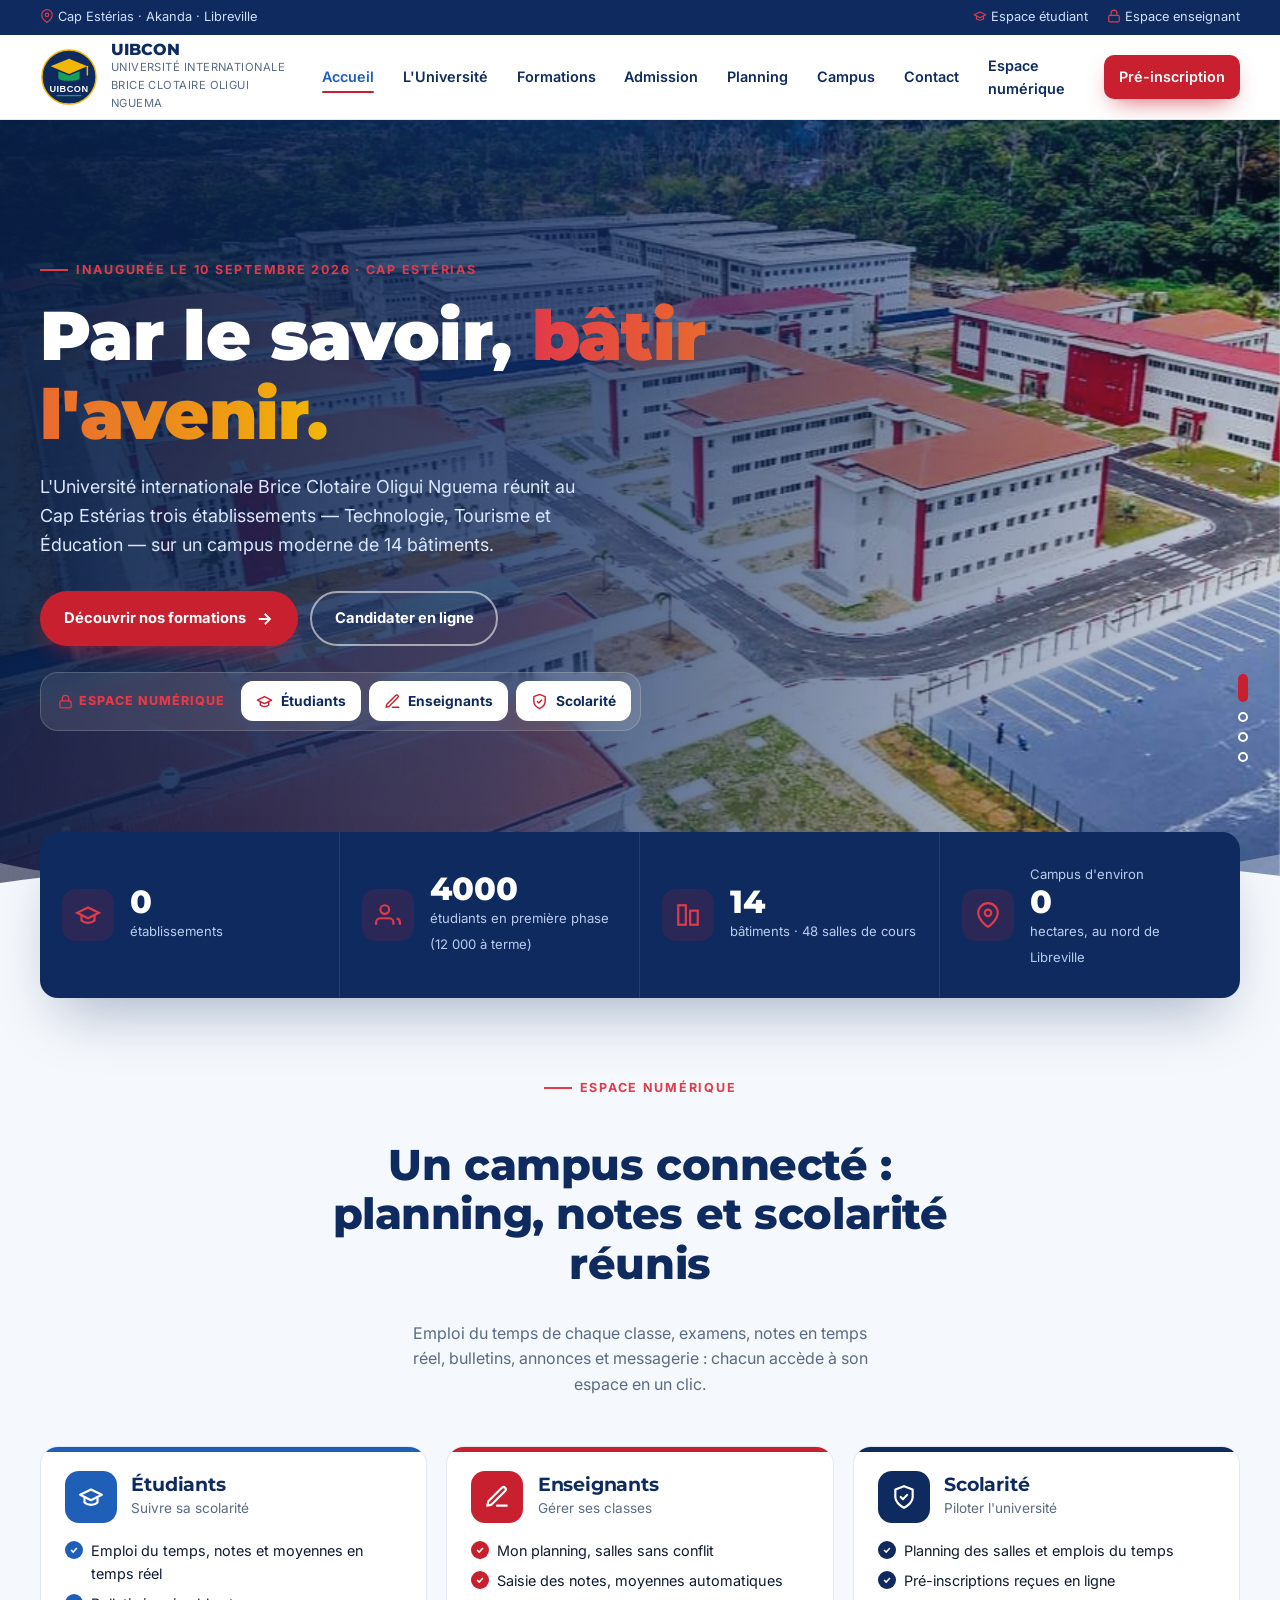
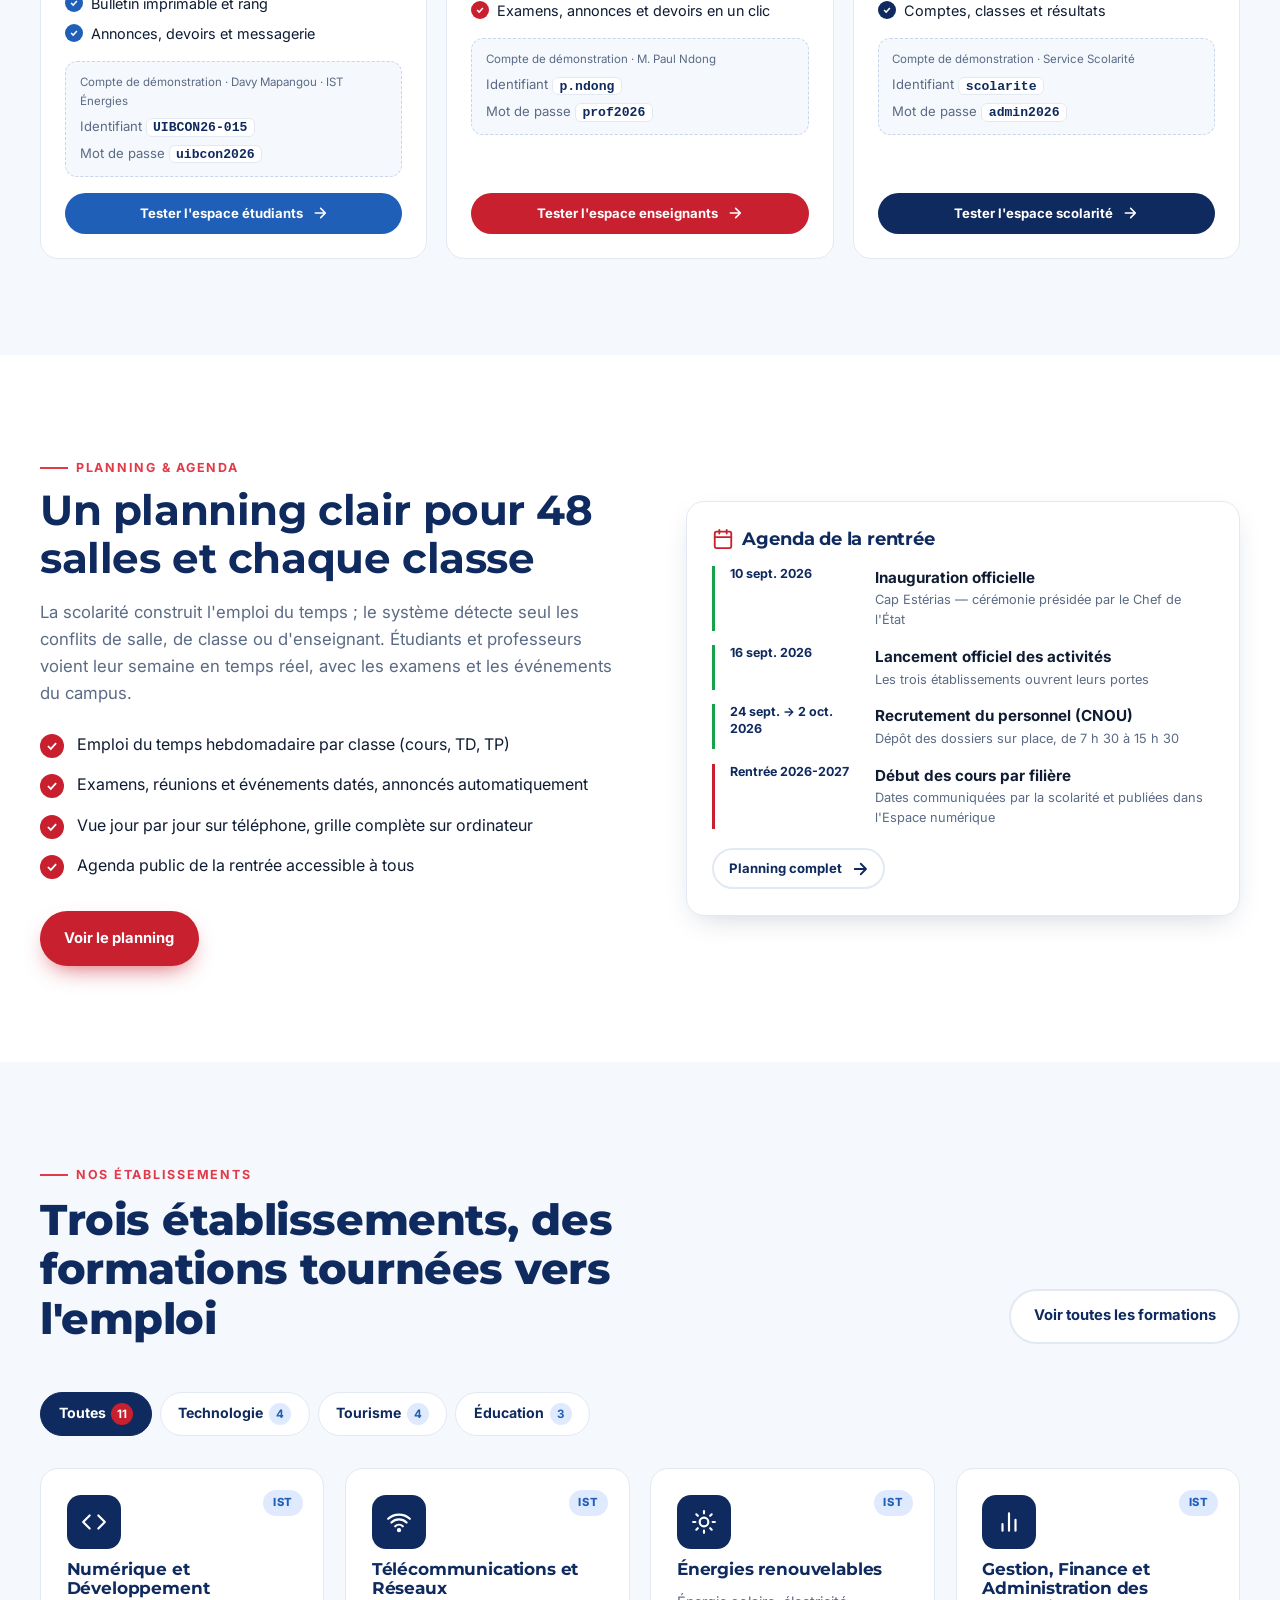
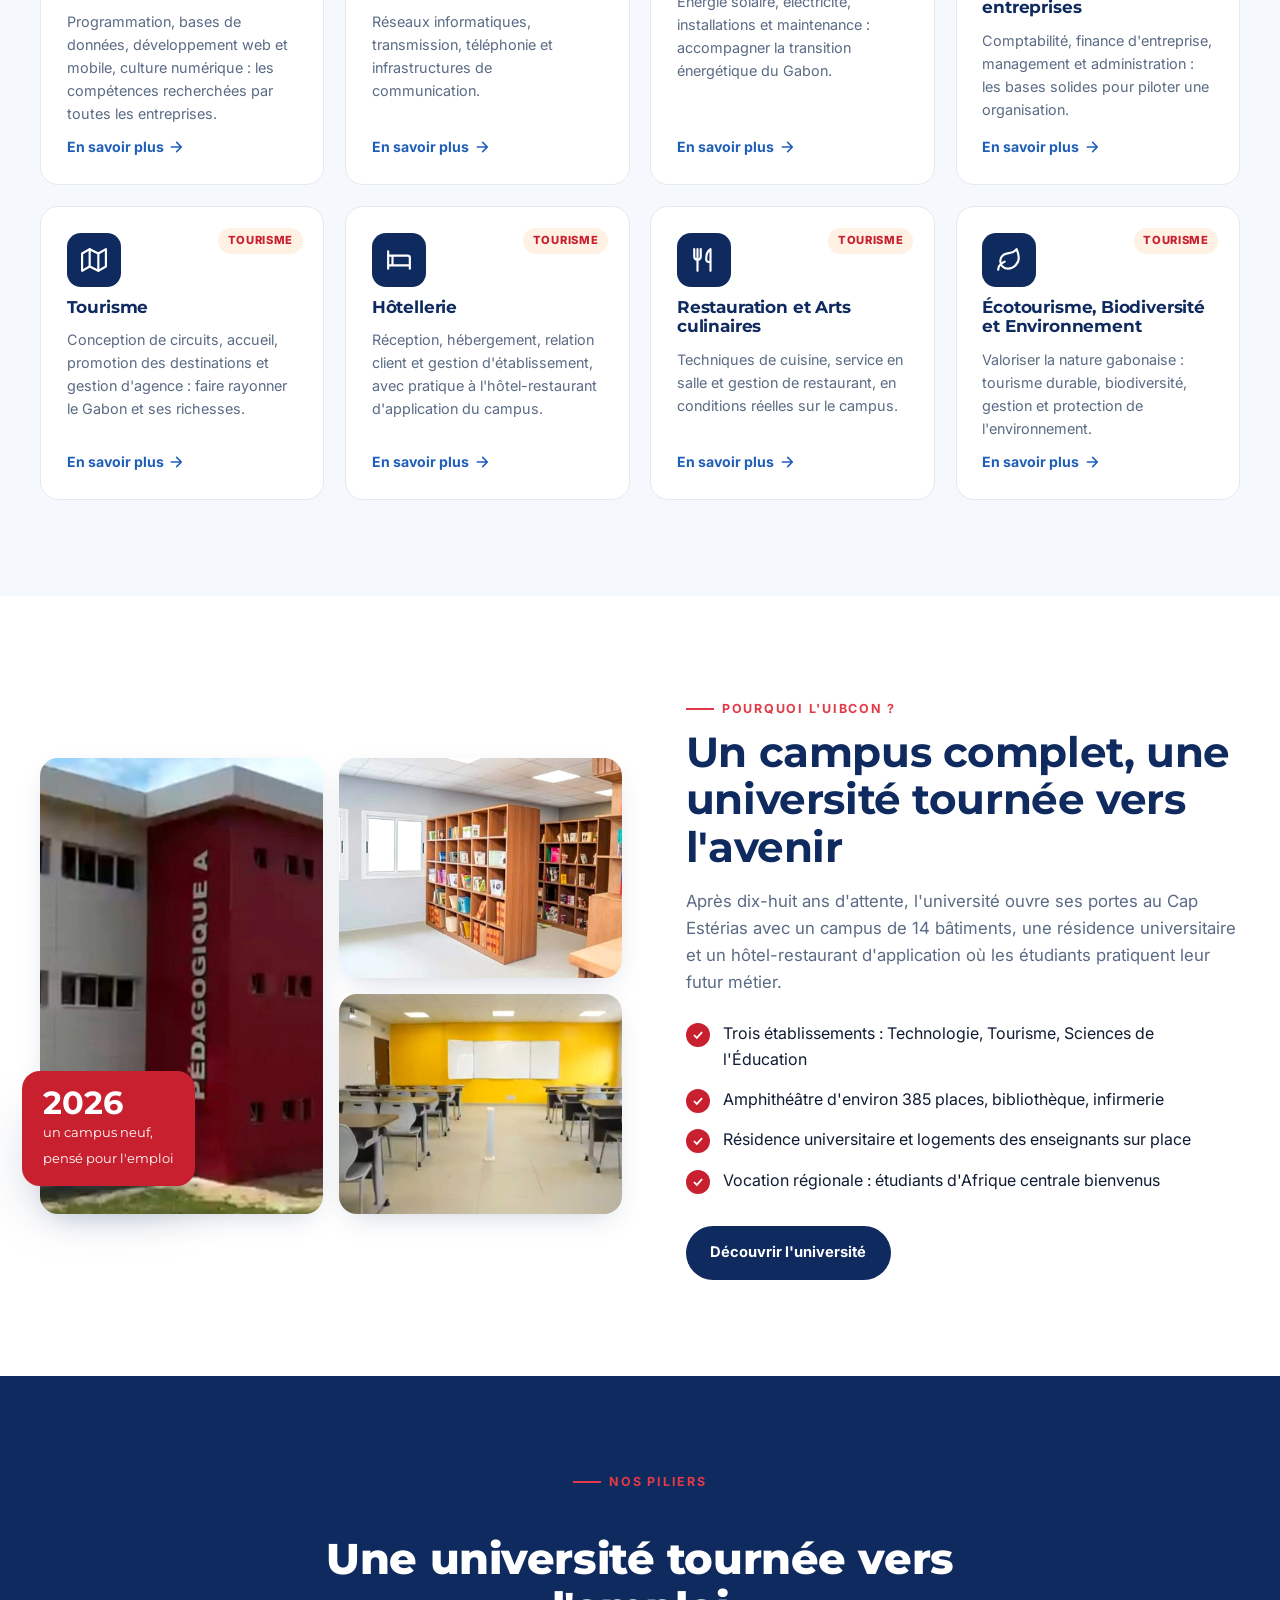
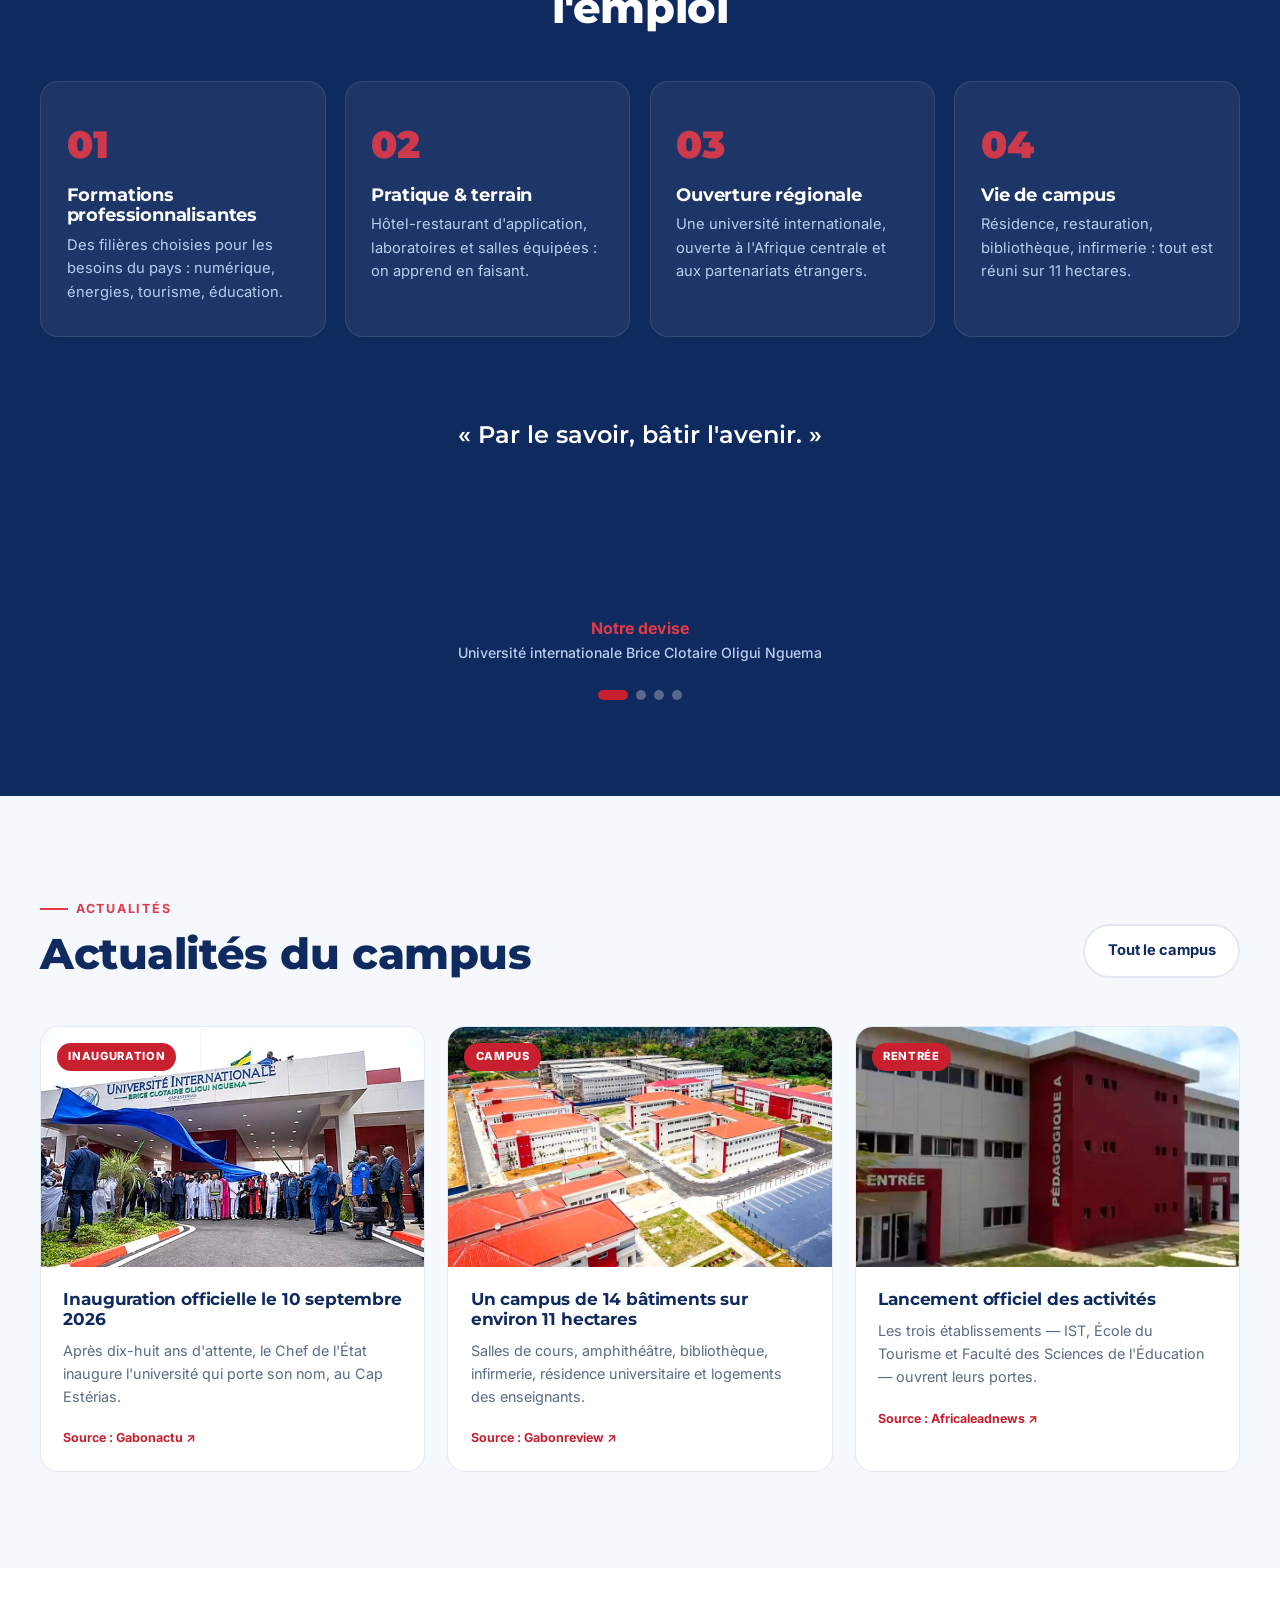
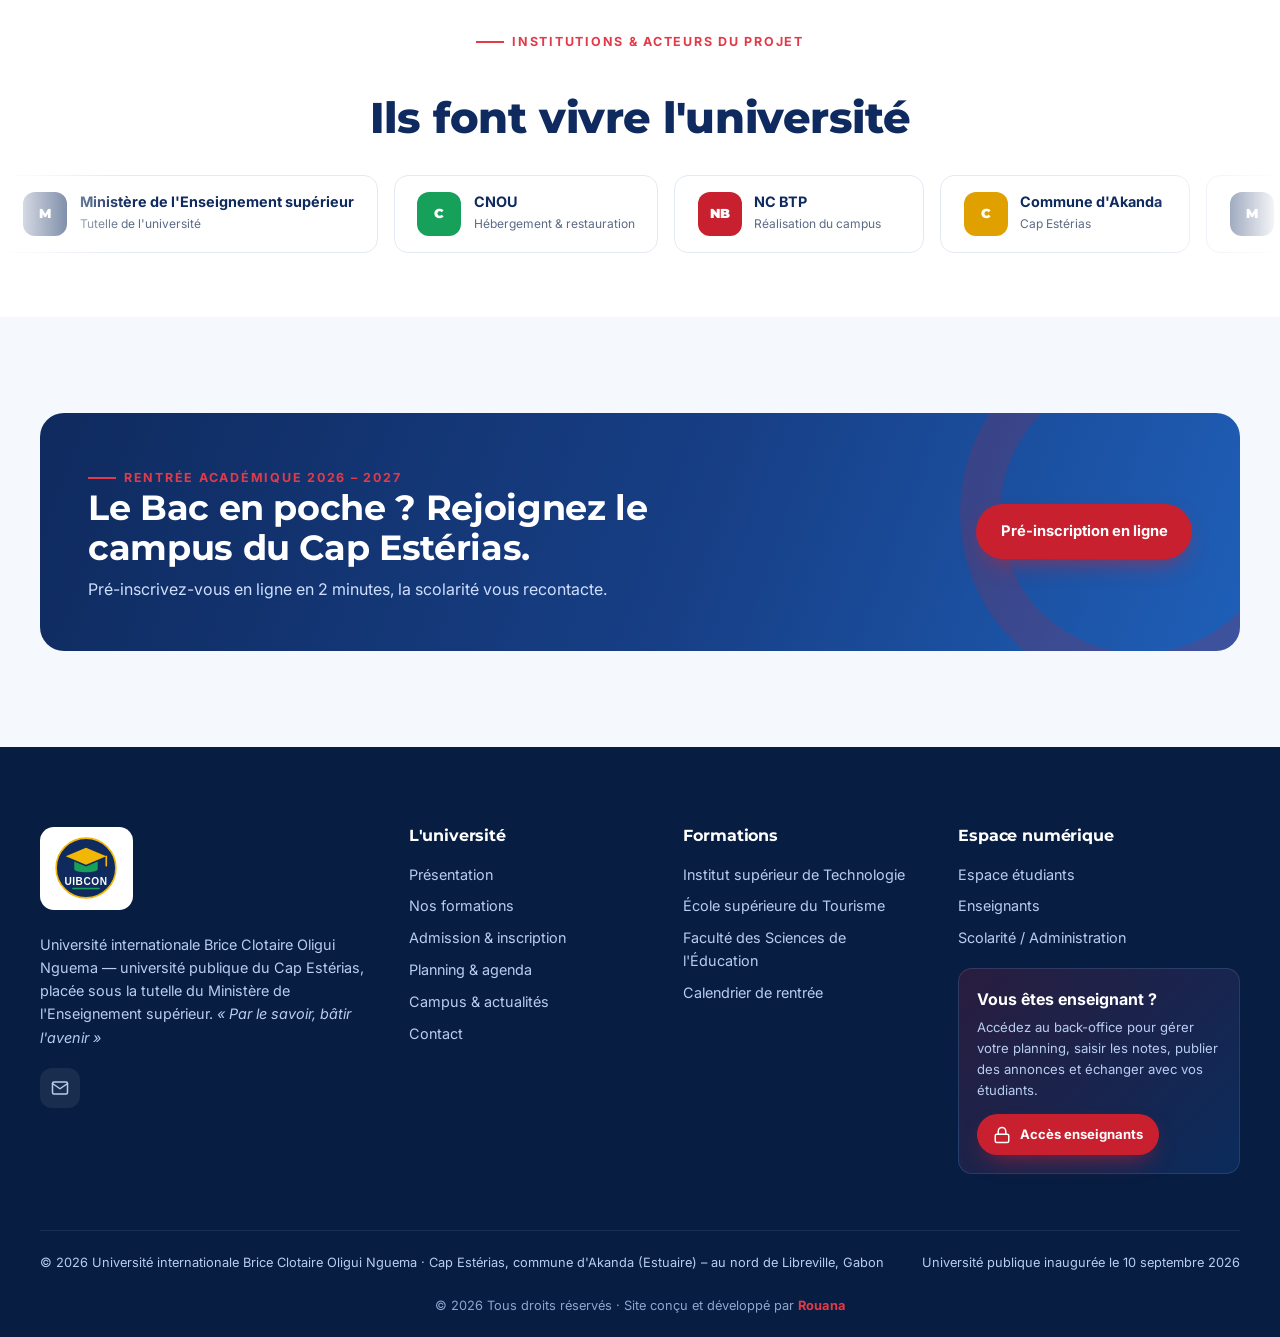
==== index.html @ bd0dce30 "Mise à jour du site Co-Authored-By: Claude <noreply@anthropic.com>" ====
<!doctype html>
<html lang="fr">
<head>
<meta charset="utf-8">
<meta name="viewport" content="width=device-width, initial-scale=1">
<meta name="color-scheme" content="only light">
<meta name="theme-color" content="#0f2a5e">
<title>UIBCON – Université internationale Brice Clotaire Oligui Nguema · Cap Estérias, Gabon</title>
<meta name="description" content="Université internationale Brice Clotaire Oligui Nguema (UIBCON) au Cap Estérias, Akanda : Institut supérieur de Technologie, École supérieure du Tourisme, Faculté des Sciences de l'Éducation. Planning, espace étudiant et campus connecté.">
<meta property="og:title" content="UIBCON – Université internationale Brice Clotaire Oligui Nguema">
<meta property="og:description" content="Par le savoir, bâtir l'avenir. Un campus moderne au Cap Estérias, trois établissements, 4 000 étudiants en première phase.">
<meta property="og:image" content="assets/img/campus-aerien.jpg">
<link rel="icon" href="assets/img/logo-uibcon.svg">
<link rel="preconnect" href="https://fonts.googleapis.com"><link rel="preconnect" href="https://fonts.gstatic.com" crossorigin>
<link href="https://fonts.googleapis.com/css2?family=Inter:wght@400;500;600;700&family=Montserrat:wght@600;700;800;900&display=swap" rel="stylesheet">
<link rel="stylesheet" href="assets/css/style.css">
</head>
<body data-page="index">
<div id="site-header"></div>

<section class="hero" style="padding:0">
  <div class="hero-slides">
    <figure class="on"><img src="assets/img/campus-aerien.jpg" alt=""></figure>
    <figure><img src="assets/img/avenue-campus.jpg" alt=""></figure>
    <figure><img src="assets/img/amphitheatre.jpg" alt=""></figure>
    <figure><img src="assets/img/facade-inauguration.jpg" alt="" style="object-position:center 35%"></figure>
  </div>
  <div class="wrap">
    <span class="eyebrow rv">Inaugurée le 10 septembre 2026 · Cap Estérias</span>
    <h1 class="rv d1">Par le savoir, <em>bâtir l'avenir.</em></h1>
    <p class="lead rv d2">L'Université internationale Brice Clotaire Oligui Nguema réunit au Cap Estérias trois établissements — Technologie, Tourisme et Éducation — sur un campus moderne de 14 bâtiments.</p>
    <div class="cta rv d3">
      <a class="btn btn-orange" href="formations.html">Découvrir nos formations <svg viewBox="0 0 24 24" fill="none" stroke="currentColor" stroke-width="2.4"><path d="M5 12h14M13 5l7 7-7 7"/></svg></a>
      <a class="btn btn-ghost" href="admission.html#preinscription">Candidater en ligne</a>
    </div>
    <div class="quick rv d3" id="quick-access"></div>
  </div>
  <div class="hero-dots"></div>
  <svg class="wave" viewBox="0 0 1440 110" preserveAspectRatio="none" aria-hidden="true">
    <path d="M0 60 C 240 110 480 10 720 50 S 1200 100 1500 40 V110 H0Z" fill="rgba(245,248,252,.35)"/>
    <path d="M0 80 C 300 40 520 110 760 80 S 1180 40 1500 80 V110 H0Z" fill="#f5f8fc"/>
  </svg>
</section>

<div class="stats"><div class="wrap"><div class="grid">
  <div class="stat"><div class="ic"><svg viewBox="0 0 24 24" fill="none" stroke="currentColor" stroke-width="2"><path d="M22 10L12 5 2 10l10 5 10-5z"/><path d="M6 12v5c3 3 9 3 12 0v-5"/></svg></div><div><b data-count="3">0</b><span>établissements</span></div></div>
  <div class="stat"><div class="ic"><svg viewBox="0 0 24 24" fill="none" stroke="currentColor" stroke-width="2"><path d="M17 21v-2a4 4 0 00-4-4H5a4 4 0 00-4 4v2"/><circle cx="9" cy="7" r="4"/><path d="M23 21v-2a4 4 0 00-3-3.87"/></svg></div><div><b data-count="4000">0</b><span>étudiants en première phase (12 000 à terme)</span></div></div>
  <div class="stat"><div class="ic"><svg viewBox="0 0 24 24" fill="none" stroke="currentColor" stroke-width="2"><rect x="3" y="3" width="7" height="18"/><rect x="14" y="8" width="7" height="13"/></svg></div><div><b data-count="14">0</b><span>bâtiments · 48 salles de cours</span></div></div>
  <div class="stat"><div class="ic"><svg viewBox="0 0 24 24" fill="none" stroke="currentColor" stroke-width="2"><path d="M21 10c0 7-9 13-9 13s-9-6-9-13a9 9 0 0118 0z"/><circle cx="12" cy="10" r="3"/></svg></div><div><span>Campus d'environ</span><b data-count="11">0</b><span>hectares, au nord de Libreville</span></div></div>
</div></div></div>

<section class="espace-sec" id="espace-numerique">
  <div class="wrap">
    <div class="center"><div class="sec-head"><span class="eyebrow rv">Espace numérique</span><h2 class="rv d1">Un campus connecté : planning, notes et scolarité réunis</h2><p class="rv d2">Emploi du temps de chaque classe, examens, notes en temps réel, bulletins, annonces et messagerie : chacun accède à son espace en un clic.</p></div></div>
    <div class="access" id="access-cards"></div>
  </div>
</section>

<section class="plan-sec">
  <div class="wrap split">
    <div>
      <span class="eyebrow rv">Planning & agenda</span>
      <h2 class="rv d1" style="font-size:clamp(1.8rem,3.4vw,2.6rem);color:var(--navy);margin:.6rem 0 1rem">Un planning clair pour 48 salles et chaque classe</h2>
      <p class="lead-p rv d2">La scolarité construit l'emploi du temps ; le système détecte seul les conflits de salle, de classe ou d'enseignant. Étudiants et professeurs voient leur semaine en temps réel, avec les examens et les événements du campus.</p>
      <ul class="checks rv d2">
        <li>Emploi du temps hebdomadaire par classe (cours, TD, TP)</li>
        <li>Examens, réunions et événements datés, annoncés automatiquement</li>
        <li>Vue jour par jour sur téléphone, grille complète sur ordinateur</li>
        <li>Agenda public de la rentrée accessible à tous</li>
      </ul>
      <a class="btn btn-orange rv d3" href="planning.html">Voir le planning</a>
    </div>
    <div class="agenda-card rv" id="home-agenda"></div>
  </div>
</section>

<section>
  <div class="wrap">
    <div class="sec-head">
      <div><span class="eyebrow rv">Nos établissements</span><h2 class="rv d1">Trois établissements, des formations tournées vers l'emploi</h2></div>
      <a class="btn btn-line rv" href="formations.html">Voir toutes les formations</a>
    </div>
    <div class="tabs" id="formations-tabs"></div>
    <div class="cards swipe" id="formations-grid" data-limit="8"></div>
    <p class="swipe-hint">Faites glisser pour voir plus →</p>
  </div>
</section>

<section class="bg-white">
  <div class="wrap split">
    <div class="mosaic rv">
      <img src="assets/img/pedagogique-a.jpg" alt="Bâtiment pédagogique A" loading="lazy">
      <img src="assets/img/bibliotheque.jpg" alt="La bibliothèque" loading="lazy">
      <img src="assets/img/salle-de-cours.jpg" alt="Une salle de cours" loading="lazy">
      <div class="badge"><b>2026</b><span>un campus neuf,<br>pensé pour l'emploi</span></div>
    </div>
    <div>
      <span class="eyebrow rv">Pourquoi l'UIBCON ?</span>
      <h2 class="rv d1" style="font-size:clamp(1.8rem,3.4vw,2.6rem);color:var(--navy);margin:.6rem 0 1rem">Un campus complet, une université tournée vers l'avenir</h2>
      <p class="lead-p rv d2">Après dix-huit ans d'attente, l'université ouvre ses portes au Cap Estérias avec un campus de 14 bâtiments, une résidence universitaire et un hôtel-restaurant d'application où les étudiants pratiquent leur futur métier.</p>
      <ul class="checks rv d2">
        <li>Trois établissements : Technologie, Tourisme, Sciences de l'Éducation</li>
        <li>Amphithéâtre d'environ 385 places, bibliothèque, infirmerie</li>
        <li>Résidence universitaire et logements des enseignants sur place</li>
        <li>Vocation régionale : étudiants d'Afrique centrale bienvenus</li>
      </ul>
      <a class="btn btn-navy rv d3" href="ecole.html">Découvrir l'université</a>
    </div>
  </div>
</section>

<section class="bg-navy">
  <div class="wrap">
    <div class="center"><div class="sec-head"><span class="eyebrow">Nos piliers</span><h2>Une université tournée vers l'emploi</h2></div></div>
    <div class="pillars">
      <div class="pillar rv"><div class="num">01</div><h3>Formations professionnalisantes</h3><p>Des filières choisies pour les besoins du pays : numérique, énergies, tourisme, éducation.</p></div>
      <div class="pillar rv d1"><div class="num">02</div><h3>Pratique & terrain</h3><p>Hôtel-restaurant d'application, laboratoires et salles équipées : on apprend en faisant.</p></div>
      <div class="pillar rv d2"><div class="num">03</div><h3>Ouverture régionale</h3><p>Une université internationale, ouverte à l'Afrique centrale et aux partenariats étrangers.</p></div>
      <div class="pillar rv d3"><div class="num">04</div><h3>Vie de campus</h3><p>Résidence, restauration, bibliothèque, infirmerie : tout est réuni sur 11 hectares.</p></div>
    </div>
    <div class="testi" id="quotes" style="margin-top:5rem"><blockquote></blockquote><cite></cite><div class="dots"></div></div>
  </div>
</section>

<section>
  <div class="wrap">
    <div class="sec-head">
      <div><span class="eyebrow rv">Actualités</span><h2 class="rv d1">Actualités du campus</h2></div>
      <a class="btn btn-line rv" href="vie-etudiante.html">Tout le campus</a>
    </div>
    <div class="news swipe" id="news" data-limit="3"></div>
    <p class="swipe-hint">Faites glisser pour voir plus →</p>
  </div>
</section>

<section class="bg-white" style="padding:4rem 0">
  <div class="wrap"><div class="center"><div class="sec-head" style="margin-bottom:2rem"><span class="eyebrow">Institutions &amp; acteurs du projet</span><h2>Ils font vivre l'université</h2></div></div></div>
  <div class="marquee"><div class="track" id="partners"></div></div>
</section>

<section>
  <div class="wrap">
    <div class="band rv">
      <div><span class="eyebrow">Rentrée académique 2026 – 2027</span><h2>Le Bac en poche ? Rejoignez le campus du Cap Estérias.</h2><p>Pré-inscrivez-vous en ligne en 2 minutes, la scolarité vous recontacte.</p></div>
      <a class="btn btn-orange" href="admission.html#preinscription">Pré-inscription en ligne</a>
    </div>
  </div>
</section>

<div id="site-footer"></div>
<script src="assets/js/data.js"></script>
<script src="assets/js/config.js"></script>
<script src="assets/js/store.js"></script>
<script src="assets/js/main.js"></script>
</body>
</html>
---- assets/css/style.css ----
/* =========================================================
   UIBCON — Université internationale Brice Clotaire Oligui Nguema · Feuille de style
   ========================================================= */
:root{
  color-scheme:only light;
  --navy:#0f2a5e; --navy-2:#173f86; --blue:#1f5fb8; --sky:#3a8be0; --sky-2:#dfeaff;
  --orange:#c8202f; --orange-2:#e23a49; --gold:#f2b705;
  --ink:#0f1c33; --muted:#5b6b85; --line:#e3e9f2; --bg:#f5f8fc; --card:#fff;
  --ok:#16a34a; --warn:#d97706; --bad:#dc2626;
  --r:18px; --r-sm:12px; --shadow:0 10px 30px -12px rgba(15,42,94,.25); --shadow-lg:0 30px 60px -20px rgba(15,42,94,.35);
  --font-h:"Montserrat",system-ui,sans-serif; --font:"Inter",system-ui,sans-serif;
  --wrap:1200px;
}
*{box-sizing:border-box;margin:0;padding:0}
html{scroll-behavior:smooth}
body{font-family:var(--font);color:var(--ink);background:var(--bg);line-height:1.6;-webkit-font-smoothing:antialiased;overflow-x:hidden}
img{max-width:100%;display:block}
a{color:inherit;text-decoration:none}
button,input,select,textarea{font:inherit;color:inherit}
h1,h2,h3,h4{font-family:var(--font-h);line-height:1.15;letter-spacing:-.01em}
.wrap{width:min(var(--wrap),100% - 32px);margin-inline:auto}
.sr-only{position:absolute;width:1px;height:1px;overflow:hidden;clip:rect(0 0 0 0)}

/* ---------- Boutons ---------- */
.btn{display:inline-flex;align-items:center;gap:.55rem;padding:.85rem 1.4rem;border-radius:999px;font-weight:700;font-size:.92rem;border:2px solid transparent;cursor:pointer;transition:.25s;white-space:nowrap}
.btn svg{width:18px;height:18px}
.btn-orange{background:var(--orange);color:#fff;box-shadow:0 10px 24px -10px rgba(200,32,47,.8)}
.btn-orange:hover{background:var(--orange-2);transform:translateY(-2px)}
.btn-ghost{border-color:rgba(255,255,255,.55);color:#fff}
.btn-ghost:hover{background:#fff;color:var(--navy)}
.btn-navy{background:var(--navy);color:#fff}
.btn-navy:hover{background:var(--blue)}
.btn-line{border-color:var(--line);background:#fff;color:var(--navy)}
.btn-line:hover{border-color:var(--blue);color:var(--blue)}
.btn-sm{padding:.5rem .9rem;font-size:.82rem}

/* ---------- Top bar & header ---------- */
.topbar{background:var(--navy);color:#cfe0ff;font-size:.8rem}
.topbar .wrap{display:flex;justify-content:space-between;gap:1rem;padding:.45rem 0;flex-wrap:wrap}
.topbar a:hover{color:#fff}
.topbar .tb-l,.topbar .tb-r{display:flex;gap:1.2rem;align-items:center;flex-wrap:wrap}
.topbar svg{width:14px;height:14px;vertical-align:-2px;margin-right:4px;color:var(--orange-2)}
.header{position:sticky;top:0;z-index:50;background:rgba(255,255,255,.92);backdrop-filter:blur(12px);border-bottom:1px solid var(--line);transition:.3s}
.header.scrolled{box-shadow:0 8px 30px -18px rgba(15,42,94,.4)}
.header .wrap{display:flex;align-items:center;justify-content:space-between;gap:1rem;height:84px;transition:height .3s}
.header.scrolled .wrap{height:68px}
.brand{display:flex;align-items:center;gap:.8rem}
.brand img{height:58px;width:auto;transition:.3s}
.header.scrolled .brand img{height:48px}
.brand b{display:block;font-family:var(--font-h);font-weight:800;color:var(--navy);font-size:1rem;line-height:1.1}
.brand small{display:block;font-size:.7rem;color:var(--muted);letter-spacing:.04em;text-transform:uppercase}
.nav{display:flex;align-items:center;gap:.2rem}
.nav a{padding:.55rem .8rem;border-radius:10px;font-weight:600;font-size:.9rem;color:var(--navy);position:relative}
.nav a:hover{color:var(--blue);background:var(--sky-2)}
.nav a.active{color:var(--blue)}
.nav a.active::after{content:"";position:absolute;left:.8rem;right:.8rem;bottom:.25rem;height:2px;background:var(--orange);border-radius:2px}
.nav .btn{margin-left:.6rem}
.burger{display:none;background:none;border:0;width:44px;height:44px;cursor:pointer;border-radius:10px}
.burger span{display:block;width:24px;height:2px;background:var(--navy);margin:5px auto;transition:.3s}
@media (max-width:1020px){
  .burger{display:block}
  .nav{position:fixed;inset:68px 0 auto 0;background:#fff;flex-direction:column;align-items:stretch;padding:1rem;gap:.2rem;box-shadow:var(--shadow-lg);transform:translateY(-12px);opacity:0;visibility:hidden;pointer-events:none;transition:.3s;max-height:calc(100vh - 68px);overflow:auto}
  .header .wrap{height:68px}
  .nav.open{transform:none;opacity:1;visibility:visible;pointer-events:auto}
  .nav a{padding:.9rem 1rem}
  .nav .btn{margin:.5rem 0 0;justify-content:center}
  .topbar .tb-r{display:none}
  .brand small{display:none}
}
@media (max-width:640px){.topbar{display:none}.hero-dots{display:none!important}.hero .wrap{padding:4rem 0 8rem!important}
}

/* ---------- Hero ---------- */
.hero{position:relative;min-height:88vh;display:grid;align-items:center;color:#fff;overflow:hidden;isolation:isolate}
.hero-slides,.hero-slides figure{position:absolute;inset:0;z-index:-2}
.hero-slides figure{opacity:0;transition:opacity 1.4s ease}
.hero-slides figure.on{opacity:1}
.hero-slides img{width:100%;height:100%;object-fit:cover;transform:scale(1.08)}
.hero-slides figure.on img{animation:kenburns 9s ease-out forwards}
@keyframes kenburns{from{transform:scale(1.12)}to{transform:scale(1)}}
.hero::before{content:"";position:absolute;inset:0;z-index:-1;background:linear-gradient(100deg,rgba(8,30,68,.95) 0%,rgba(15,42,94,.78) 42%,rgba(15,42,94,.15) 100%)}
.hero .wrap{padding:6rem 0 9rem}
.eyebrow{display:inline-flex;align-items:center;gap:.5rem;font-weight:700;font-size:.78rem;letter-spacing:.14em;text-transform:uppercase;color:var(--orange-2)}
.eyebrow::before{content:"";width:28px;height:2px;background:currentColor}
.hero h1{font-size:clamp(2.3rem,5.4vw,4.3rem);font-weight:900;max-width:14ch;margin:1rem 0 1.2rem}
.hero h1 em{font-style:normal;background:linear-gradient(90deg,var(--orange-2),var(--gold));-webkit-background-clip:text;background-clip:text;color:transparent}
.hero p.lead{font-size:1.12rem;max-width:52ch;color:#dbe7ff}
.hero .cta{display:flex;gap:.8rem;margin-top:2rem;flex-wrap:wrap}
.hero-dots{position:absolute;right:32px;bottom:150px;display:flex;flex-direction:column;gap:10px}
.hero-dots button{width:10px;height:10px;border-radius:50%;border:2px solid #fff;background:transparent;cursor:pointer;transition:.3s}
.hero-dots button.on{background:var(--orange);border-color:var(--orange);height:28px;border-radius:6px}
.wave{position:absolute;left:0;right:0;bottom:-1px;width:100%;height:110px;z-index:0}
.wave path{animation:wave 10s ease-in-out infinite alternate}
.wave path:nth-child(2){animation-duration:14s;animation-direction:alternate-reverse}
@keyframes wave{to{transform:translateX(-60px)}}

.stats{position:relative;z-index:3;margin-top:-80px}
.stats .grid{display:grid;grid-template-columns:repeat(4,1fr);background:var(--navy);color:#fff;border-radius:var(--r);box-shadow:var(--shadow-lg);overflow:hidden}
.stat{padding:1.8rem 1.4rem;display:flex;gap:1rem;align-items:center;border-right:1px solid rgba(255,255,255,.1)}
.stat:last-child{border:0}
.stat .ic{width:52px;height:52px;border-radius:14px;display:grid;place-items:center;background:rgba(200,32,47,.15);color:var(--orange-2);flex:none}
.stat .ic svg{width:26px;height:26px}
.stat b{font-family:var(--font-h);font-size:2rem;font-weight:800;display:block;line-height:1}
.stat span{font-size:.82rem;color:#b9cdf0}
@media (max-width:860px){.stats .grid{grid-template-columns:1fr 1fr}.stat:nth-child(2){border-right:0}.stat{border-bottom:1px solid rgba(255,255,255,.1)}}
@media (max-width:480px){.stats .grid{grid-template-columns:1fr}.stat{border-right:0}}

/* ---------- Sections ---------- */
section{padding:6rem 0}
.sec-head{display:flex;justify-content:space-between;align-items:end;gap:2rem;margin-bottom:3rem;flex-wrap:wrap}
.sec-head h2{font-size:clamp(1.8rem,3.4vw,2.7rem);color:var(--navy);font-weight:800;max-width:22ch;margin-top:.6rem}
.sec-head p{max-width:48ch;color:var(--muted)}
.center{text-align:center}
.center .sec-head{justify-content:center;text-align:center;flex-direction:column;align-items:center}
.bg-white{background:#fff}
.bg-navy{background:var(--navy);color:#fff}
.bg-navy .sec-head h2{color:#fff}
.bg-navy .sec-head p{color:#b9cdf0}

/* Page hero (pages internes) */
.page-hero{position:relative;color:#fff;padding:7rem 0 6rem;overflow:hidden;isolation:isolate}
.page-hero img.bg{position:absolute;inset:0;width:100%;height:100%;object-fit:cover;z-index:-2}
.page-hero::before{content:"";position:absolute;inset:0;z-index:-1;background:linear-gradient(100deg,rgba(8,30,68,.95),rgba(15,42,94,.65))}
.page-hero h1{font-size:clamp(2rem,4.5vw,3.4rem);font-weight:900;margin:.8rem 0}
.page-hero p{max-width:60ch;color:#dbe7ff}
.crumbs{font-size:.85rem;color:#b9cdf0}
.crumbs a:hover{color:#fff}

/* ---------- Cartes formations ---------- */
.tabs{display:flex;gap:.5rem;flex-wrap:wrap;margin-bottom:2rem}
.tab{padding:.6rem 1.1rem;border-radius:999px;border:1.5px solid var(--line);background:#fff;font-weight:700;font-size:.88rem;cursor:pointer;color:var(--navy);transition:.2s}
.tab:hover{border-color:var(--blue)}
.tab.on{background:var(--navy);border-color:var(--navy);color:#fff}
.tab .n{display:inline-grid;place-items:center;min-width:22px;height:22px;border-radius:99px;background:var(--sky-2);color:var(--blue);font-size:.72rem;margin-left:.35rem;padding:0 6px}
.tab.on .n{background:var(--orange);color:#fff}
.cards{display:grid;grid-template-columns:repeat(auto-fill,minmax(260px,1fr));gap:1.3rem}
.fcard{background:#fff;border:1px solid var(--line);border-radius:var(--r);padding:1.6rem;position:relative;transition:.3s;display:flex;flex-direction:column;gap:.7rem;overflow:hidden}
.fcard::after{content:"";position:absolute;left:0;top:0;height:4px;width:0;background:linear-gradient(90deg,var(--orange),var(--gold));transition:.4s}
.fcard:hover{transform:translateY(-6px);box-shadow:var(--shadow);border-color:transparent}
.fcard:hover::after{width:100%}
.fcard .ic{width:54px;height:54px;border-radius:14px;background:var(--navy);color:#fff;display:grid;place-items:center;transition:.3s}
.fcard:hover .ic{background:var(--orange);transform:rotate(-6deg)}
.fcard .ic svg{width:26px;height:26px}
.fcard h3{font-size:1.05rem;color:var(--navy)}
.fcard p{font-size:.9rem;color:var(--muted);flex:1}
.fcard .tag{position:absolute;top:1.3rem;right:1.3rem;font-size:.7rem;font-weight:800;letter-spacing:.06em;text-transform:uppercase;padding:.25rem .6rem;border-radius:99px;background:var(--sky-2);color:var(--blue)}
.fcard .tag.m{background:#fff1e4;color:var(--orange)}
.fcard .tag.c{background:#fdf4dc;color:#a36d05}
.fcard .more{font-weight:700;color:var(--blue);font-size:.88rem;display:inline-flex;gap:.3rem;align-items:center;cursor:pointer;background:none;border:0;padding:0}
.fcard .more:hover{gap:.6rem}

/* ---------- Split / feature ---------- */
.split{display:grid;grid-template-columns:1.05fr 1fr;gap:4rem;align-items:center}
@media (max-width:900px){.split{grid-template-columns:1fr;gap:2.5rem}}
.mosaic{display:grid;grid-template-columns:1fr 1fr;grid-template-rows:220px 220px;gap:1rem;position:relative}
.mosaic img{width:100%;height:100%;object-fit:cover;border-radius:var(--r);box-shadow:var(--shadow)}
.mosaic img:first-child{grid-row:span 2}
.mosaic .badge{position:absolute;left:-18px;bottom:28px;background:var(--orange);color:#fff;border-radius:var(--r);padding:1rem 1.3rem;box-shadow:var(--shadow-lg);font-family:var(--font-h)}
.mosaic .badge b{font-size:2rem;display:block;line-height:1}
.mosaic .badge span{font-size:.8rem}
@media (max-width:560px){.mosaic{grid-template-rows:170px 170px}.mosaic .badge{left:8px}}
.checks{list-style:none;display:grid;gap:.9rem;margin:1.6rem 0 2rem}
.checks li{display:flex;gap:.8rem;align-items:flex-start}
.checks li::before{content:"";flex:none;width:24px;height:24px;border-radius:50%;background:var(--orange) url("data:image/svg+xml,%3Csvg xmlns='http://www.w3.org/2000/svg' viewBox='0 0 24 24' fill='none' stroke='white' stroke-width='3'%3E%3Cpath d='M5 12l5 5 9-10'/%3E%3C/svg%3E") center/14px no-repeat;margin-top:2px}
.lead-p{color:var(--muted);font-size:1.05rem}

/* ---------- Valeurs / pillars ---------- */
.pillars{display:grid;grid-template-columns:repeat(4,1fr);gap:1.2rem}
@media (max-width:900px){.pillars{grid-template-columns:1fr 1fr}}
@media (max-width:520px){.pillars{grid-template-columns:1fr}}
.pillar{padding:2rem 1.6rem;border-radius:var(--r);background:rgba(255,255,255,.06);border:1px solid rgba(255,255,255,.1);transition:.3s}
.pillar:hover{background:rgba(255,255,255,.1);transform:translateY(-4px)}
.pillar .num{font-family:var(--font-h);font-weight:900;font-size:2.4rem;color:var(--orange-2);opacity:.9}
.pillar h3{margin:.6rem 0 .5rem;font-size:1.1rem}
.pillar p{color:#b9cdf0;font-size:.92rem}

/* ---------- Galerie ---------- */
.filters{display:flex;gap:.5rem;flex-wrap:wrap;justify-content:center;margin-bottom:2rem}
.gallery{columns:3 280px;column-gap:1rem}
.gallery figure{break-inside:avoid;margin-bottom:1rem;position:relative;border-radius:var(--r);overflow:hidden;cursor:zoom-in;box-shadow:var(--shadow)}
.gallery img{width:100%;transition:transform .6s}
.gallery figure:hover img{transform:scale(1.06)}
.gallery figcaption{position:absolute;inset:auto 0 0 0;padding:2.5rem 1rem .9rem;color:#fff;font-weight:600;font-size:.9rem;background:linear-gradient(transparent,rgba(8,30,68,.9));transform:translateY(40%);opacity:0;transition:.35s}
.gallery figure:hover figcaption{transform:none;opacity:1}
.gallery figcaption small{display:block;color:var(--orange-2);font-size:.72rem;text-transform:uppercase;letter-spacing:.1em}
.gallery figure.hide{display:none}
.lightbox{position:fixed;inset:0;background:rgba(5,15,35,.94);z-index:200;display:none;align-items:center;justify-content:center;padding:2rem}
.lightbox.on{display:flex}
.lightbox img{max-height:84vh;max-width:92vw;border-radius:12px;box-shadow:0 20px 60px rgba(0,0,0,.6)}
.lightbox p{position:absolute;bottom:1.2rem;left:0;right:0;text-align:center;color:#fff;font-weight:600}
.lightbox button{position:absolute;background:rgba(255,255,255,.12);border:0;color:#fff;width:48px;height:48px;border-radius:50%;cursor:pointer;font-size:1.4rem}
.lightbox button:hover{background:var(--orange)}
.lb-x{top:1.2rem;right:1.2rem}.lb-p{left:1.2rem;top:50%}.lb-n{right:1.2rem;top:50%}

/* ---------- Actualités ---------- */
.news{display:grid;grid-template-columns:repeat(3,1fr);gap:1.4rem}
@media (max-width:900px){.news{grid-template-columns:1fr 1fr}}
@media (max-width:600px){.news{grid-template-columns:1fr}}
.ncard{background:#fff;border-radius:var(--r);overflow:hidden;border:1px solid var(--line);transition:.3s;display:flex;flex-direction:column}
.ncard:hover{box-shadow:var(--shadow);transform:translateY(-5px)}
.ncard .ph{aspect-ratio:16/10;overflow:hidden;position:relative}
.ncard .ph img{width:100%;height:100%;object-fit:cover;transition:.6s}
.ncard:hover .ph img{transform:scale(1.07)}
.ncard .cat{position:absolute;top:1rem;left:1rem;background:var(--orange);color:#fff;font-size:.7rem;font-weight:800;padding:.3rem .7rem;border-radius:99px;text-transform:uppercase;letter-spacing:.06em}
.ncard .bd{padding:1.4rem;display:flex;flex-direction:column;gap:.6rem;flex:1}
.ncard h3{font-size:1.08rem;color:var(--navy)}
.ncard p{font-size:.9rem;color:var(--muted)}

/* ---------- Témoignages ---------- */
.testi{position:relative;max-width:820px;margin:auto;text-align:center}
.testi blockquote{font-family:var(--font-h);font-size:clamp(1.15rem,2.2vw,1.5rem);font-weight:600;line-height:1.5;color:#fff;min-height:7.5em;transition:opacity .4s}
.testi cite{display:block;margin-top:1.2rem;font-style:normal;color:var(--orange-2);font-weight:700}
.testi cite span{display:block;color:#b9cdf0;font-weight:500;font-size:.88rem}
.testi .dots{display:flex;gap:8px;justify-content:center;margin-top:1.6rem}
.testi .dots button{width:10px;height:10px;border-radius:99px;border:0;background:rgba(255,255,255,.3);cursor:pointer;transition:.3s}
.testi .dots button.on{width:30px;background:var(--orange)}

/* ---------- Partenaires marquee ---------- */
.marquee{overflow:hidden;mask-image:linear-gradient(90deg,transparent,#000 10%,#000 90%,transparent)}
.marquee .track{display:flex;gap:1rem;width:max-content;animation:marq 38s linear infinite}
.marquee:hover .track{animation-play-state:paused}
@keyframes marq{to{transform:translateX(-50%)}}
.partner{display:flex;align-items:center;gap:.8rem;padding:1rem 1.4rem;background:#fff;border:1px solid var(--line);border-radius:14px;min-width:250px}
.partner .pl{width:44px;height:44px;border-radius:12px;display:grid;place-items:center;font-family:var(--font-h);font-weight:900;color:#fff;font-size:.8rem;flex:none}
.partner b{display:block;color:var(--navy);font-size:.9rem;line-height:1.2}
.partner small{color:var(--muted);font-size:.75rem}

/* ---------- CTA band ---------- */
.band{background:linear-gradient(110deg,var(--navy) 0%,var(--navy-2) 55%,var(--blue) 100%);border-radius:24px;padding:3rem;color:#fff;display:flex;justify-content:space-between;align-items:center;gap:2rem;position:relative;overflow:hidden;flex-wrap:wrap}
.band::after{content:"";position:absolute;right:-80px;top:-80px;width:280px;height:280px;border-radius:50%;border:40px solid rgba(200,32,47,.18)}
.band h2{font-size:clamp(1.5rem,3vw,2.2rem);max-width:24ch}
.band p{color:#cfe0ff;margin-top:.5rem}
.band > *{position:relative;z-index:1}

/* ---------- Formulaires ---------- */
.form{display:grid;gap:1rem}
.form .row{display:grid;grid-template-columns:1fr 1fr;gap:1rem}
@media (max-width:620px){.form .row{grid-template-columns:1fr}}
.field label{display:block;font-weight:600;font-size:.85rem;margin-bottom:.35rem;color:var(--navy)}
.field input,.field select,.field textarea{width:100%;padding:.8rem 1rem;border:1.5px solid var(--line);border-radius:var(--r-sm);background:#fff;transition:.2s;outline:none}
.field input:focus,.field select:focus,.field textarea:focus{border-color:var(--blue);box-shadow:0 0 0 4px rgba(31,111,209,.12)}
.field textarea{min-height:130px;resize:vertical}
.panel{background:#fff;border:1px solid var(--line);border-radius:var(--r);padding:2rem;box-shadow:var(--shadow)}
.steps{display:flex;gap:.5rem;margin-bottom:1.5rem}
.steps span{flex:1;height:6px;border-radius:99px;background:var(--line);transition:.4s}
.steps span.on{background:linear-gradient(90deg,var(--orange),var(--gold))}
.fstep{display:none;animation:fade .4s}
.fstep.on{display:grid;gap:1rem}
@keyframes fade{from{opacity:0;transform:translateY(8px)}to{opacity:1;transform:none}}

/* ---------- Contact ---------- */
.cinfo{display:grid;gap:1rem}
.citem{display:flex;gap:1rem;padding:1.2rem;background:#fff;border-radius:var(--r);border:1px solid var(--line);transition:.25s}
.citem:hover{border-color:var(--blue);transform:translateX(4px)}
.citem .ic{width:48px;height:48px;border-radius:12px;background:var(--sky-2);color:var(--blue);display:grid;place-items:center;flex:none}
.citem .ic svg{width:22px;height:22px}
.citem b{display:block;color:var(--navy)}
.citem span{color:var(--muted);font-size:.9rem}
.map{border:0;width:100%;height:380px;border-radius:var(--r);box-shadow:var(--shadow);margin-top:3rem}

/* ---------- FAQ ---------- */
.faq details{background:#fff;border:1px solid var(--line);border-radius:var(--r-sm);margin-bottom:.8rem;overflow:hidden}
.faq summary{padding:1.1rem 1.3rem;font-weight:700;color:var(--navy);cursor:pointer;list-style:none;display:flex;justify-content:space-between;gap:1rem}
.faq summary::after{content:"+";font-size:1.4rem;color:var(--orange);transition:.3s;line-height:1}
.faq details[open] summary::after{transform:rotate(45deg)}
.faq details p{padding:0 1.3rem 1.2rem;color:var(--muted)}

/* ---------- Timeline ---------- */
.timeline{position:relative;padding-left:2rem;border-left:2px dashed var(--line);display:grid;gap:2rem}
.tl{position:relative}
.tl::before{content:"";position:absolute;left:calc(-2rem - 9px);top:4px;width:16px;height:16px;border-radius:50%;background:var(--orange);box-shadow:0 0 0 5px #fff1e4}
.tl b{font-family:var(--font-h);color:var(--blue)}
.tl h4{color:var(--navy);margin:.2rem 0}
.tl p{color:var(--muted);font-size:.93rem}

/* ---------- Footer ---------- */
.footer{background:#071d42;color:#b9cdf0;padding:5rem 0 0;position:relative}
.footer .grid{display:grid;grid-template-columns:1.4fr 1fr 1fr 1.2fr;gap:2.5rem}
@media (max-width:900px){.footer .grid{grid-template-columns:1fr 1fr}}
@media (max-width:560px){.footer .grid{grid-template-columns:1fr}}
.footer h4{color:#fff;font-size:1rem;margin-bottom:1.1rem}
.footer ul{list-style:none;display:grid;gap:.55rem;font-size:.9rem}
.footer a:hover{color:var(--orange-2)}
.footer .logo-w{background:#fff;border-radius:14px;padding:.6rem .9rem;display:inline-block;margin-bottom:1rem}
.footer .logo-w img{height:64px}
.footer p{font-size:.9rem}
.socials{display:flex;gap:.6rem;margin-top:1.2rem}
.socials a{width:40px;height:40px;border-radius:12px;display:grid;place-items:center;background:rgba(255,255,255,.07);transition:.25s}
.socials a:hover{background:var(--orange);color:#fff}
.socials svg{width:18px;height:18px}
.staff-box{margin-top:1.2rem;padding:1.1rem;border-radius:14px;background:linear-gradient(135deg,rgba(200,32,47,.18),rgba(31,111,209,.18));border:1px solid rgba(255,255,255,.1)}
.staff-box b{color:#fff;display:block;margin-bottom:.3rem}
.staff-box p{font-size:.82rem;margin-bottom:.8rem}
.foot-credit{text-align:center;font-size:.8rem;padding:0 0 1.4rem;color:#8fa6cc}
.foot-credit b{color:var(--orange-2);font-weight:700;letter-spacing:.02em}
.foot-bottom{border-top:1px solid rgba(255,255,255,.08);margin-top:3.5rem;padding:1.4rem 0;display:flex;justify-content:space-between;gap:1rem;font-size:.8rem;flex-wrap:wrap}

/* ---------- Flottants ---------- */
.wa{position:fixed;right:20px;bottom:20px;z-index:90;width:58px;height:58px;border-radius:50%;background:#25d366;color:#fff;display:grid;place-items:center;box-shadow:0 12px 30px -8px rgba(37,211,102,.7);transition:.3s}
.wa:hover{transform:scale(1.08)}
.wa svg{width:30px;height:30px}
.wa::before{content:"";position:absolute;inset:0;border-radius:50%;border:2px solid #25d366;animation:ping 2s infinite}
@keyframes ping{to{transform:scale(1.6);opacity:0}}
.totop{position:fixed;right:28px;bottom:92px;z-index:90;width:42px;height:42px;border-radius:12px;border:0;background:var(--navy);color:#fff;cursor:pointer;opacity:0;pointer-events:none;transition:.3s}
.totop.on{opacity:1;pointer-events:auto}
.progress{position:fixed;top:0;left:0;height:3px;background:linear-gradient(90deg,var(--orange),var(--gold));z-index:100;width:0}

/* ---------- Toast & modal ---------- */
.toast{pointer-events:none;position:fixed;left:50%;bottom:28px;transform:translate(-50%,140%);background:var(--navy);color:#fff;padding:.9rem 1.3rem;border-radius:14px;box-shadow:var(--shadow-lg);z-index:300;transition:.35s;font-weight:600;display:flex;gap:.6rem;align-items:center;max-width:calc(100vw - 32px)}
.toast.on{transform:translate(-50%,0)}
.toast.ok{background:var(--ok)}.toast.err{background:var(--bad)}
.modal{position:fixed;inset:0;background:rgba(5,15,35,.6);backdrop-filter:blur(4px);z-index:250;display:none;align-items:center;justify-content:center;padding:1rem}
.modal.on{display:flex}
.modal .box{background:#fff;border-radius:22px;max-width:640px;width:100%;max-height:90vh;overflow:auto;box-shadow:var(--shadow-lg);animation:fade .3s}
.modal .box .mh{padding:1.5rem 1.8rem;border-bottom:1px solid var(--line);display:flex;justify-content:space-between;gap:1rem;align-items:start}
.modal .box .mb{padding:1.5rem 1.8rem}
.modal .x{background:var(--bg);border:0;width:36px;height:36px;border-radius:10px;cursor:pointer;font-size:1.2rem;flex:none}

/* ---------- Reveal ---------- */
.rv{opacity:0;transform:translateY(28px);transition:opacity .8s ease,transform .8s ease}
.rv.in{opacity:1;transform:none}
.rv.d1{transition-delay:.1s}.rv.d2{transition-delay:.2s}.rv.d3{transition-delay:.3s}
@media (prefers-reduced-motion:reduce){*{animation:none!important;transition:none!important}.rv{opacity:1;transform:none}}

/* =========================================================
   ESPACE NUMÉRIQUE (portail étudiants / enseignants)
   ========================================================= */
.auth{min-height:calc(100vh - 120px);display:grid;grid-template-columns:1fr 1fr}
@media (max-width:900px){.auth{grid-template-columns:1fr}.auth .side{display:none}}
.auth .side{position:relative;color:#fff;padding:4rem;display:flex;flex-direction:column;justify-content:end;overflow:hidden;isolation:isolate}
.auth .side img{position:absolute;inset:0;width:100%;height:100%;object-fit:cover;z-index:-2}
.auth .side::before{content:"";position:absolute;inset:0;z-index:-1;background:linear-gradient(180deg,rgba(15,42,94,.2),rgba(8,30,68,.95))}
.auth .side h2{font-size:2.2rem;max-width:18ch}
.auth .side p{color:#cfe0ff;margin-top:.8rem;max-width:44ch}
.auth .main{display:grid;place-items:center;padding:3rem 1rem;background:#fff}
.auth .box{width:min(440px,100%)}
.auth h1{color:var(--navy);font-size:1.9rem;margin-bottom:.4rem}
.role-sw{display:grid;grid-template-columns:repeat(3,1fr);background:var(--bg);border-radius:14px;padding:5px;margin:1.6rem 0}
.role-sw button{border:0;background:none;padding:.7rem;border-radius:10px;font-weight:700;cursor:pointer;color:var(--muted);font-size:.86rem}
.role-sw button.on{background:#fff;color:var(--navy);box-shadow:0 4px 12px -6px rgba(15,42,94,.3)}
.demo{margin-top:1.4rem;padding:1rem;border-radius:12px;background:#fff8ef;border:1px dashed #f5c089;font-size:.84rem;color:#7a4a12}
.demo code{background:#fff;padding:.1rem .4rem;border-radius:6px;font-size:.82rem;cursor:pointer}

.app{display:grid;grid-template-columns:260px 1fr;min-height:100vh;background:var(--bg)}
@media (max-width:900px){.app{grid-template-columns:1fr}}
.sidebar{background:var(--navy);color:#b9cdf0;padding:1.4rem 1rem;display:flex;flex-direction:column;gap:.3rem;position:sticky;top:0;height:100vh}
@media (max-width:900px){.sidebar{position:fixed;inset:0 auto 0 0;width:270px;z-index:120;transform:translateX(-100%);transition:.3s}.sidebar.open{transform:none;box-shadow:0 0 0 100vmax rgba(5,15,35,.45)}}
.sidebar .sb-brand{display:flex;align-items:center;gap:.7rem;padding:.4rem .6rem 1.4rem;border-bottom:1px solid rgba(255,255,255,.08);margin-bottom:.8rem}
.sidebar .sb-brand img{height:44px;background:#fff;border-radius:10px;padding:4px}
.sidebar .sb-brand b{color:#fff;font-family:var(--font-h);display:block;line-height:1.1}
.sidebar .sb-brand small{font-size:.72rem;color:var(--orange-2);text-transform:uppercase;letter-spacing:.08em}
.sidebar a,.sidebar button.lnk{display:flex;align-items:center;gap:.8rem;padding:.75rem .9rem;border-radius:12px;font-weight:600;font-size:.9rem;transition:.2s;background:none;border:0;cursor:pointer;color:inherit;text-align:left;width:100%}
.sidebar a svg,.sidebar button.lnk svg{width:20px;height:20px;flex:none}
.sidebar a:hover,.sidebar button.lnk:hover{background:rgba(255,255,255,.07);color:#fff}
.sidebar a.on{background:var(--orange);color:#fff;box-shadow:0 10px 20px -10px rgba(200,32,47,.9)}
.sidebar .pill{margin-left:auto;background:var(--orange);color:#fff;border-radius:99px;font-size:.7rem;padding:.1rem .5rem}
.sidebar a.on .pill{background:#fff;color:var(--orange)}
.sidebar .sb-foot{margin-top:auto;border-top:1px solid rgba(255,255,255,.08);padding-top:.8rem}
.app-main{padding:1.6rem 2rem 3rem;min-width:0}
@media (max-width:600px){.app-main{padding:1rem}}
.app-top{display:flex;justify-content:space-between;align-items:center;gap:1rem;margin-bottom:1.6rem;flex-wrap:wrap}
.app-top h1{font-size:1.6rem;color:var(--navy)}
.app-top p{color:var(--muted);font-size:.9rem}
.who{display:flex;align-items:center;gap:.7rem;background:#fff;border:1px solid var(--line);padding:.4rem .9rem .4rem .4rem;border-radius:99px}
.av{width:38px;height:38px;border-radius:50%;display:grid;place-items:center;color:#fff;font-weight:800;font-size:.85rem;background:linear-gradient(135deg,var(--blue),var(--navy));flex:none}
.who b{display:block;font-size:.88rem;color:var(--navy);line-height:1.1}
.who small{font-size:.74rem;color:var(--muted)}
.top-actions{display:flex;align-items:center;gap:.5rem}
.tbtn{display:inline-flex;align-items:center;gap:.4rem;height:46px;padding:0 1rem;border-radius:99px;border:1px solid var(--line);background:#fff;color:var(--navy);font-weight:700;font-size:.86rem;cursor:pointer;transition:.2s}
.tbtn svg{width:18px;height:18px}
.tbtn:hover{border-color:var(--blue);color:var(--blue)}
.tbtn.out{background:var(--orange);border-color:var(--orange);color:#fff;box-shadow:0 8px 18px -10px rgba(200,32,47,.9)}
.tbtn.out:hover{background:var(--orange-2);color:#fff}
@media (max-width:900px){
  .app-main{padding-top:0}
  .app-top{position:sticky;top:0;z-index:60;background:rgba(245,248,252,.94);backdrop-filter:blur(10px);margin:0 -2rem 1rem;padding:.7rem 2rem;border-bottom:1px solid var(--line);flex-wrap:nowrap}
  .app-top > div:first-child{min-width:0}
  .app-top h1{font-size:1.15rem;white-space:nowrap;overflow:hidden;text-overflow:ellipsis}
  .app-top p{display:none}
  .who{display:none}
  .tbtn{height:40px;padding:0 .75rem;font-size:.8rem}
}
@media (max-width:600px){.app-top{margin:0 -1rem 1rem;padding:.7rem 1rem}}
@media (max-width:420px){.tbtn:not(.out) span{display:none}.tbtn:not(.out){width:40px;padding:0;justify-content:center}}
.sb-toggle{display:none}
@media (max-width:900px){.sb-toggle{display:inline-grid;place-items:center;width:42px;height:42px;border-radius:12px;border:1px solid var(--line);background:#fff;cursor:pointer}}
.kpis{display:grid;grid-template-columns:repeat(4,1fr);gap:1rem;margin-bottom:1.4rem}
@media (max-width:1100px){.kpis{grid-template-columns:1fr 1fr}}
.kpi{background:#fff;border:1px solid var(--line);border-radius:16px;padding:1.2rem;display:flex;gap:1rem;align-items:center}
.kpi .ic{width:48px;height:48px;border-radius:14px;display:grid;place-items:center;flex:none}
.kpi .ic svg{width:24px;height:24px}
.kpi b{font-family:var(--font-h);font-size:1.6rem;color:var(--navy);display:block;line-height:1.1}
.kpi span{font-size:.8rem;color:var(--muted)}
.ic-b{background:var(--sky-2);color:var(--blue)}.ic-o{background:#fff1e4;color:var(--orange)}.ic-g{background:#e6f7ec;color:var(--ok)}.ic-y{background:#fdf4dc;color:#a36d05}
.card{background:#fff;border:1px solid var(--line);border-radius:16px;padding:1.4rem;margin-bottom:1.2rem}
.card h2{font-size:1.1rem;color:var(--navy);margin-bottom:1rem;display:flex;justify-content:space-between;align-items:center;gap:1rem;flex-wrap:wrap}
.cols{display:grid;grid-template-columns:1.6fr 1fr;gap:1.2rem}
@media (max-width:1100px){.cols{grid-template-columns:1fr}}
.toolbar{display:flex;gap:.7rem;flex-wrap:wrap;align-items:end;margin-bottom:1rem}
.toolbar .field{min-width:180px;flex:1}
.toolbar .field select,.toolbar .field input{padding:.6rem .8rem}
.tbl-wrap{overflow-x:auto;border:1px solid var(--line);border-radius:12px}
table.tbl{width:100%;border-collapse:collapse;font-size:.88rem;min-width:640px}
.tbl th{background:var(--bg);text-align:left;padding:.75rem .9rem;color:var(--muted);font-size:.74rem;text-transform:uppercase;letter-spacing:.06em;font-weight:700;white-space:nowrap}
.tbl td{padding:.65rem .9rem;border-top:1px solid var(--line);vertical-align:middle}
.tbl tr:hover td{background:#fafcff}
.tbl input.note{width:78px;padding:.45rem .5rem;border:1.5px solid var(--line);border-radius:8px;text-align:center;font-weight:700;outline:none}
.tbl input.note:focus{border-color:var(--blue)}
.tbl input.note.bad{border-color:var(--bad);background:#fff1f1}
.tbl input.note.dirty{background:#fff8ef;border-color:#f5c089}
.stu{display:flex;align-items:center;gap:.6rem}
.stu .av{width:32px;height:32px;font-size:.72rem}
.stu b{display:block;font-size:.88rem}
.stu small{color:var(--muted);font-size:.74rem}
.chip{display:inline-block;padding:.22rem .6rem;border-radius:99px;font-size:.74rem;font-weight:700;white-space:nowrap}
.chip.ok{background:#e6f7ec;color:var(--ok)}.chip.warn{background:#fdf4dc;color:#a36d05}.chip.bad{background:#fdecec;color:var(--bad)}.chip.info{background:var(--sky-2);color:var(--blue)}.chip.neu{background:var(--bg);color:var(--muted)}
.moy{font-family:var(--font-h);font-weight:800}
.bars{display:flex;align-items:end;gap:8px;height:170px;padding-top:10px}
.bars .b{flex:1;display:flex;flex-direction:column;align-items:center;gap:6px;height:100%;justify-content:end}
.bars .b i{display:block;width:100%;border-radius:8px 8px 3px 3px;background:linear-gradient(180deg,var(--sky),var(--blue));min-height:4px;transition:height .8s cubic-bezier(.2,.8,.2,1)}
.bars .b:nth-child(1) i,.bars .b:nth-child(2) i{background:linear-gradient(180deg,#f59e8b,var(--bad))}
.bars .b:nth-child(3) i{background:linear-gradient(180deg,#fbc27a,var(--orange))}
.bars .b small{font-size:.7rem;color:var(--muted);white-space:nowrap}
.bars .b em{font-style:normal;font-weight:800;font-size:.78rem;color:var(--navy)}
.feed{display:grid;gap:.8rem}
.post{padding:1rem;border:1px solid var(--line);border-radius:12px;border-left:4px solid var(--blue);background:#fff}
.post.devoir{border-left-color:var(--orange)}.post.urgent{border-left-color:var(--bad)}
.post h4{color:var(--navy);font-size:.95rem}
.post p{font-size:.88rem;color:var(--ink);margin:.35rem 0}
.post small{color:var(--muted);font-size:.76rem}
.post .top{display:flex;justify-content:space-between;gap:.6rem;align-items:start}
.msgs{display:grid;grid-template-columns:280px 1fr;border:1px solid var(--line);border-radius:14px;overflow:hidden;min-height:460px;background:#fff}
@media (max-width:760px){.msgs{grid-template-columns:1fr}}
.thread-list{border-right:1px solid var(--line);overflow:auto;max-height:560px}
.thread-list button{display:flex;gap:.7rem;width:100%;text-align:left;padding:.9rem 1rem;border:0;border-bottom:1px solid var(--line);background:#fff;cursor:pointer}
.thread-list button:hover{background:var(--bg)}
.thread-list button.on{background:var(--sky-2)}
.thread-list b{font-size:.86rem;display:block;color:var(--navy)}
.thread-list small{font-size:.76rem;color:var(--muted);display:-webkit-box;-webkit-line-clamp:1;-webkit-box-orient:vertical;overflow:hidden}
.thread-list .unread b::after{content:"";display:inline-block;width:8px;height:8px;border-radius:50%;background:var(--orange);margin-left:6px}
.chat{display:flex;flex-direction:column;min-width:0}
.chat .head{padding:1rem 1.2rem;border-bottom:1px solid var(--line);font-weight:700;color:var(--navy)}
.chat .body{flex:1;padding:1.2rem;overflow:auto;display:flex;flex-direction:column;gap:.6rem;background:var(--bg);max-height:420px}
.bubble{max-width:78%;padding:.7rem 1rem;border-radius:16px;font-size:.9rem;background:#fff;border:1px solid var(--line);align-self:flex-start}
.bubble.me{align-self:flex-end;background:var(--navy);color:#fff;border-color:var(--navy)}
.bubble small{display:block;font-size:.7rem;opacity:.65;margin-top:.25rem}
.chat form{display:flex;gap:.6rem;padding:.8rem;border-top:1px solid var(--line)}
.chat form input{flex:1;padding:.75rem 1rem;border:1.5px solid var(--line);border-radius:99px;outline:none}
.empty{padding:2.5rem 1rem;text-align:center;color:var(--muted)}
.empty svg{width:44px;height:44px;margin:0 auto .6rem;color:#c3cfe0}
.ring{--p:0;width:130px;height:130px;border-radius:50%;background:conic-gradient(var(--orange) calc(var(--p)*1%),var(--line) 0);display:grid;place-items:center;margin:auto}
.ring div{width:104px;height:104px;border-radius:50%;background:#fff;display:grid;place-items:center;text-align:center}
.ring b{font-family:var(--font-h);font-size:1.7rem;color:var(--navy);line-height:1}
.ring small{font-size:.72rem;color:var(--muted)}
.tt{display:grid;grid-template-columns:70px repeat(5,1fr);gap:4px;font-size:.78rem;min-width:640px}
.tt div{padding:.5rem;border-radius:8px;background:var(--bg);min-height:48px}
.tt .h{background:none;font-weight:800;color:var(--navy);text-align:center;min-height:auto}
.tt .t{background:none;color:var(--muted);font-weight:700}
.tt .c{background:var(--sky-2);color:var(--navy);font-weight:600;border-left:3px solid var(--blue)}
.tt .c.o{background:#fff1e4;border-left-color:var(--orange)}
.tt .c small{display:block;color:var(--muted);font-weight:500}
.view{display:none;animation:fade .35s}
.view.on{display:block}
.notice{font-size:.8rem;color:var(--muted);background:#fff;border:1px dashed var(--line);border-radius:12px;padding:.7rem 1rem;margin-top:1.4rem}
@media print{
  .sidebar,.app-top .who,.top-actions,.sb-toggle,.no-print,.notice{display:none!important}
  .app{display:block}.app-main{padding:0}.card{border:0;padding:0}
}


/* ---------- Espace numérique (accueil) ---------- */
.quick{display:flex;align-items:center;gap:.5rem;flex-wrap:wrap;margin-top:1.6rem;padding:.55rem;border-radius:18px;background:rgba(255,255,255,.1);border:1px solid rgba(255,255,255,.18);backdrop-filter:blur(8px);width:max-content;max-width:100%}
.quick .ql{display:inline-flex;align-items:center;gap:.4rem;font-size:.78rem;font-weight:800;letter-spacing:.08em;text-transform:uppercase;color:var(--orange-2);padding:0 .5rem}
.quick .ql svg{width:15px;height:15px}
.qbtn{display:inline-flex;align-items:center;gap:.45rem;padding:.55rem .95rem;border-radius:12px;background:#fff;color:var(--navy);font-weight:700;font-size:.86rem;transition:.25s}
.qbtn svg{width:17px;height:17px;color:var(--orange)}
.qbtn:hover{background:var(--orange);color:#fff;transform:translateY(-2px)}
.qbtn:hover svg{color:#fff}
.espace-sec{padding-top:5rem}
.access{display:grid;grid-template-columns:repeat(3,1fr);gap:1.2rem}
@media (max-width:900px){.access{grid-template-columns:1fr}}
.acard{background:#fff;border:1px solid var(--line);border-radius:var(--r);padding:1.5rem;display:flex;flex-direction:column;gap:1rem;position:relative;overflow:hidden;transition:.3s}
.acard::before{content:"";position:absolute;inset:0 0 auto 0;height:5px;background:var(--c)}
.acard:hover{transform:translateY(-5px);box-shadow:var(--shadow)}
.acard .ah{display:flex;gap:.9rem;align-items:center}
.acard .aic{width:52px;height:52px;border-radius:14px;display:grid;place-items:center;background:var(--c);color:#fff;flex:none}
.acard .aic svg{width:26px;height:26px}
.acard h3{color:var(--navy);font-size:1.2rem}
.acard .ah small{color:var(--muted);font-size:.85rem}
.acard ul{list-style:none;display:grid;gap:.45rem;font-size:.9rem}
.acard li{display:flex;gap:.5rem;align-items:flex-start}
.acard li::before{content:"";flex:none;width:18px;height:18px;margin-top:2px;border-radius:50%;background:var(--c) url("data:image/svg+xml,%3Csvg xmlns='http://www.w3.org/2000/svg' viewBox='0 0 24 24' fill='none' stroke='white' stroke-width='3.5'%3E%3Cpath d='M5 12l5 5 9-10'/%3E%3C/svg%3E") center/10px no-repeat}
.creds{background:var(--bg);border:1px dashed #c9d6ea;border-radius:12px;padding:.7rem .85rem}
.creds small{display:block;color:var(--muted);font-size:.72rem;margin-bottom:.35rem}
.creds div{display:flex;flex-wrap:wrap;gap:.3rem 1rem;font-size:.82rem;color:var(--muted)}
.creds b{font-family:ui-monospace,Consolas,monospace;color:var(--navy);background:#fff;padding:.05rem .4rem;border-radius:6px;border:1px solid var(--line)}
.acta{margin-top:auto;background:var(--c);color:#fff;justify-content:center}
.acta:hover{filter:brightness(1.12);transform:translateY(-2px)}
.acta svg{width:16px;height:16px}
@media (max-width:640px){
  .quick{width:100%;margin-top:1.1rem;padding:.5rem;gap:.4rem;border-radius:14px}
  .quick .ql{width:100%;padding:.1rem .3rem .2rem;font-size:.7rem}
  .qbtn{flex:1;justify-content:center;flex-direction:column;gap:.2rem;padding:.55rem .3rem;font-size:.76rem}
  .espace-sec{padding-top:3.6rem}
  .access{gap:.8rem}
  .acard{padding:1.1rem;gap:.7rem;border-radius:14px}
  .acard .aic{width:42px;height:42px;border-radius:11px}
  .acard .aic svg{width:21px;height:21px}
  .acard h3{font-size:1.05rem}
  .acard ul{font-size:.84rem;gap:.3rem}
}

/* =========================================================
   MOBILE — version compacte (moins de défilement, lecture confortable)
   ========================================================= */
.swipe-hint{display:none}
@media (max-width:640px){
  body{font-size:15px}
  section{padding:3rem 0}
  .sec-head{margin-bottom:1.4rem;gap:.8rem;align-items:flex-start}
  .sec-head h2{font-size:1.5rem;margin-top:.4rem}
  .sec-head p{font-size:.92rem}
  .sec-head .btn{padding:.5rem .9rem;font-size:.8rem}
  .eyebrow{font-size:.7rem}
  .btn{padding:.75rem 1.15rem;font-size:.88rem}

  /* Héro */
  .hero{min-height:auto}
  .hero .wrap{padding:3.2rem 0 6.5rem!important}
  .hero h1{font-size:2.05rem;margin:.7rem 0 .8rem}
  .hero p.lead{font-size:.95rem}
  .hero .cta{margin-top:1.3rem;gap:.6rem}
  .hero .cta .btn{flex:1 1 auto;justify-content:center}
  .wave{height:60px}
  .page-hero{padding:3.4rem 0 2.8rem}
  .page-hero h1{font-size:1.8rem;margin:.5rem 0}
  .page-hero p{font-size:.93rem}

  /* Chiffres clés en 2 x 2 */
  .stats{margin-top:-48px}
  .stats .grid{grid-template-columns:1fr 1fr}
  .stat{padding:1rem .9rem;gap:.6rem;flex-direction:column;align-items:flex-start;border-right:1px solid rgba(255,255,255,.1)!important;border-bottom:1px solid rgba(255,255,255,.1)}
  .stat:nth-child(2n){border-right:0!important}
  .stat:nth-child(n+3){border-bottom:0}
  .stat .ic{width:36px;height:36px;border-radius:10px}
  .stat .ic svg{width:18px;height:18px}
  .stat b{font-size:1.45rem}
  .stat span{font-size:.72rem;line-height:1.3;display:block}

  /* Onglets sur une seule ligne défilante */
  .tabs{flex-wrap:nowrap;overflow-x:auto;margin:0 -16px 1.2rem;padding:0 16px 4px;scrollbar-width:none}
  .tabs::-webkit-scrollbar{display:none}
  .tab{flex:none;padding:.5rem .9rem;font-size:.82rem}

  /* Cartes plus petites */
  .cards{gap:.8rem}
  .fcard{padding:1.1rem;gap:.45rem;border-radius:14px}
  .fcard .ic{width:42px;height:42px;border-radius:11px}
  .fcard .ic svg{width:21px;height:21px}
  .fcard h3{font-size:.98rem;padding-right:4.5rem}
  .fcard p{font-size:.85rem;display:-webkit-box;-webkit-line-clamp:3;-webkit-box-orient:vertical;overflow:hidden}
  .fcard .tag{top:1rem;right:1rem;font-size:.62rem}

  /* Carrousels à faire glisser (accueil) */
  .swipe{display:flex!important;overflow-x:auto;scroll-snap-type:x mandatory;gap:.8rem;margin:0 -16px;padding:0 16px 10px;scrollbar-width:none}
  .swipe::-webkit-scrollbar{display:none}
  .swipe > *{flex:0 0 80%;scroll-snap-align:start}
  .swipe-hint{display:block;font-size:.75rem;color:var(--muted);text-align:right;margin-top:.3rem}

  /* Actualités */
  .ncard .bd{padding:1rem;gap:.4rem}
  .ncard h3{font-size:.98rem}
  .ncard p{font-size:.85rem;display:-webkit-box;-webkit-line-clamp:3;-webkit-box-orient:vertical;overflow:hidden}

  /* Blocs texte + photos */
  .split{gap:1.8rem}
  .mosaic{grid-template-rows:130px 130px;gap:.6rem}
  .mosaic .badge{padding:.6rem .8rem;bottom:14px;left:8px}
  .mosaic .badge b{font-size:1.2rem}
  .mosaic .badge span{font-size:.7rem}
  .checks{gap:.6rem;margin:1rem 0 1.4rem;font-size:.92rem}
  .lead-p{font-size:.95rem}

  /* Piliers en 2 x 2 */
  .pillars{grid-template-columns:1fr 1fr;gap:.7rem}
  .pillar{padding:1.1rem .9rem;border-radius:14px}
  .pillar .num{font-size:1.5rem}
  .pillar h3{font-size:.92rem;margin:.3rem 0}
  .pillar p{font-size:.78rem;line-height:1.45}
  .testi{margin-top:2.4rem!important}
  .testi blockquote{font-size:1.05rem;min-height:4.2em}

  /* Partenaires, bandeau, formulaires */
  .partner{min-width:210px;padding:.7rem 1rem}
  .band{padding:1.6rem 1.3rem;border-radius:18px;gap:1.1rem}
  .band h2{font-size:1.3rem}
  .band p{font-size:.88rem}
  .panel{padding:1.3rem;border-radius:14px}
  .citem{padding:.9rem}
  .map{height:260px;margin-top:2rem}
  .timeline{gap:1.3rem}

  /* Galerie en 2 colonnes */
  .gallery{columns:2;column-gap:.6rem}
  .gallery figure{margin-bottom:.6rem;border-radius:12px}
  .gallery figcaption{font-size:.75rem;padding:1.6rem .6rem .5rem;opacity:1;transform:none}

  /* Pied de page compact */
  .footer{padding:3rem 0 0}
  .footer .grid{grid-template-columns:1fr 1fr;gap:1.6rem 1rem}
  .footer .grid > div:first-child,.footer .grid > div:last-child{grid-column:1 / -1}
  .footer .logo-w img{height:48px}
  .footer p,.footer ul{font-size:.84rem}
  .footer ul{gap:.4rem}
  .foot-bottom{margin-top:2rem;flex-direction:column;gap:.4rem;font-size:.74rem}

  /* Boutons flottants plus discrets */
  .wa{width:50px;height:50px;right:14px;bottom:14px}
  .wa svg{width:26px;height:26px}
  .totop{right:18px;bottom:74px;width:38px;height:38px}
}

/* ---------- Planning (emploi du temps) ---------- */
.pl-toolbar{align-items:center;justify-content:space-between}
.pl-nav{display:flex;align-items:center;gap:.5rem;flex-wrap:wrap}
.pl-nav b{color:var(--navy);font-size:.92rem;min-width:13rem;text-align:center}
.pl-nav .btn{padding:.4rem .8rem}
.pl-grid{border:1px solid var(--line);border-radius:14px;overflow:hidden;background:#fff}
.pl-head,.pl-body{display:grid;grid-template-columns:52px repeat(var(--nd),1fr)}
.pl-head{border-bottom:1px solid var(--line);background:var(--bg)}
.pl-head > div{padding:.55rem .5rem;display:flex;flex-direction:column;gap:.25rem;border-left:1px solid var(--line);min-width:0}
.pl-head > div:first-child{border-left:0}
.pl-head b{font-size:.82rem;color:var(--navy)}
.pl-head small{font-size:.72rem;color:var(--muted)}
.pl-head .today b{color:var(--orange)}
.pl-head .today{background:#fff4ea}
.pl-chip{border:0;text-align:left;font-size:.7rem;font-weight:700;padding:.2rem .45rem;border-radius:6px;background:color-mix(in srgb,var(--pc) 14%,#fff);color:var(--pc);cursor:pointer;white-space:nowrap;overflow:hidden;text-overflow:ellipsis}
.pl-body{position:relative;background:repeating-linear-gradient(#fff 0 53px,var(--line) 53px 54px)}
.pl-hours{position:relative}
.pl-hours span{position:absolute;right:8px;transform:translateY(-50%);font-size:.68rem;color:var(--muted)}
.pl-hours span:first-child{transform:none}
.pl-col{position:relative;border-left:1px solid var(--line);cursor:default}
.pl-col.today{background:rgba(200,32,47,.04)}
.pl-b{position:absolute;left:4px;right:4px;border:0;border-radius:8px;padding:.3rem .45rem;text-align:left;cursor:pointer;overflow:hidden;
  background:color-mix(in srgb,var(--pc) 13%,#fff);border-left:4px solid var(--pc);color:var(--ink);transition:.15s;display:flex;flex-direction:column;gap:.1rem}
.pl-b:hover{box-shadow:0 6px 16px -8px rgba(15,42,94,.45);z-index:2;transform:translateY(-1px)}
.pl-b b{font-size:.76rem;line-height:1.2;color:color-mix(in srgb,var(--pc) 70%,#000)}
.pl-b small{font-size:.68rem;color:var(--muted);line-height:1.25}
.pl-b.ev{background:repeating-linear-gradient(135deg,color-mix(in srgb,var(--pc) 16%,#fff) 0 8px,color-mix(in srgb,var(--pc) 9%,#fff) 8px 16px);left:10px}
.pl-now{position:absolute;left:0;right:0;height:2px;background:var(--orange);z-index:3}
.pl-now::before{content:"";position:absolute;left:-4px;top:-3px;width:8px;height:8px;border-radius:50%;background:var(--orange)}
.pl-mobile{display:none}
@media (max-width:760px){
  .pl-grid{display:none}
  .pl-mobile{display:block}
  .pl-nav{width:100%;justify-content:space-between}
  .pl-nav b{min-width:0;font-size:.82rem;flex:1}
  .pl-days{display:grid;grid-template-columns:repeat(auto-fit,minmax(0,1fr));gap:.35rem;margin-bottom:.8rem}
  .pl-days button{border:1px solid var(--line);background:#fff;border-radius:12px;padding:.45rem 0;display:flex;flex-direction:column;align-items:center;cursor:pointer;color:var(--navy)}
  .pl-days button b{font-size:.78rem}
  .pl-days button small{font-size:.72rem;color:var(--muted)}
  .pl-days button.today{border-color:var(--orange)}
  .pl-days button.on{background:var(--navy);border-color:var(--navy);color:#fff}
  .pl-days button.on small{color:#cfe0ff}
  .pl-list{display:grid;gap:.5rem}
  .pl-item{display:flex;gap:.8rem;align-items:center;text-align:left;border:1px solid var(--line);border-left:5px solid var(--pc);border-radius:12px;background:#fff;padding:.7rem .8rem;cursor:pointer;width:100%}
  .pl-item.ev{background:color-mix(in srgb,var(--pc) 8%,#fff)}
  .pl-item .pl-t{min-width:3.4rem;font-weight:800;color:var(--navy);font-size:.85rem;line-height:1.2}
  .pl-item .pl-t small{font-weight:600;color:var(--muted)}
  .pl-item b{display:block;font-size:.9rem;color:var(--navy)}
  .pl-item span small{font-size:.76rem;color:var(--muted)}
}

.pl-ty{font-style:normal;font-size:.62rem;font-weight:800;letter-spacing:.04em;background:var(--pc);color:#fff;border-radius:4px;padding:.05rem .3rem;margin-right:.3rem;vertical-align:1px}
.pl-item .pl-ty{background:var(--pc)}
/* Le bouton « Pré-inscription » du menu garde un texte blanc (.nav a le passait en bleu marine) */
.nav a.btn-orange,.nav a.btn-orange:hover{color:#fff}

/* ---- UIBCON : planning public, agenda, sources ---- */
.ncard .src{display:inline-block;margin-top:.7rem;font-size:.78rem;font-weight:700;color:var(--orange)}
.ncard .src:hover{text-decoration:underline}
.agenda-card{background:#fff;border:1px solid var(--line);border-radius:var(--r);padding:1.6rem;box-shadow:var(--shadow)}
.agenda-card h3{display:flex;align-items:center;gap:.5rem;color:var(--navy);font-size:1.15rem;margin-bottom:1rem}
.agenda-card h3 svg{width:22px;height:22px;color:var(--orange)}
.agenda-card ul{list-style:none;display:grid;gap:.9rem;margin-bottom:1.2rem}
.agenda-card li{display:grid;grid-template-columns:8.2rem 1fr;gap:.9rem;padding-left:.9rem;border-left:3px solid var(--line)}
.agenda-card li.done{border-left-color:var(--ok)}
.agenda-card li.next{border-left-color:var(--orange)}
.agenda-card li b{font-size:.78rem;color:var(--navy);line-height:1.3}
.agenda-card li strong{display:block;font-size:.95rem;color:var(--ink)}
.agenda-card li small{display:block;color:var(--muted);font-size:.8rem}
.plan-sec{background:#fff}
.pub-plan{background:#fff;border:1px solid var(--line);border-radius:var(--r);padding:1.2rem;box-shadow:var(--shadow)}
.pub-plan .pl-toolbar{display:flex;gap:1rem;flex-wrap:wrap;align-items:center;justify-content:space-between;margin-bottom:1rem}
.pub-plan select{padding:.55rem .8rem;border:1px solid var(--line);border-radius:10px;font:inherit;max-width:100%}
.pub-note{font-size:.82rem;color:var(--muted);margin-top:.8rem}
.hist{display:grid;grid-template-columns:repeat(4,1fr);gap:1rem}
@media(max-width:860px){.hist{grid-template-columns:1fr 1fr}.agenda-card li{grid-template-columns:1fr;gap:.2rem}}
.timeline.hist{border-left:0;padding-left:0;gap:1rem}
.hist .tl{background:#fff;border:1px solid var(--line);border-radius:14px;padding:1.2rem;box-shadow:var(--shadow)}
.hist .tl::before{display:none}
.hist .tl b{color:var(--orange)}
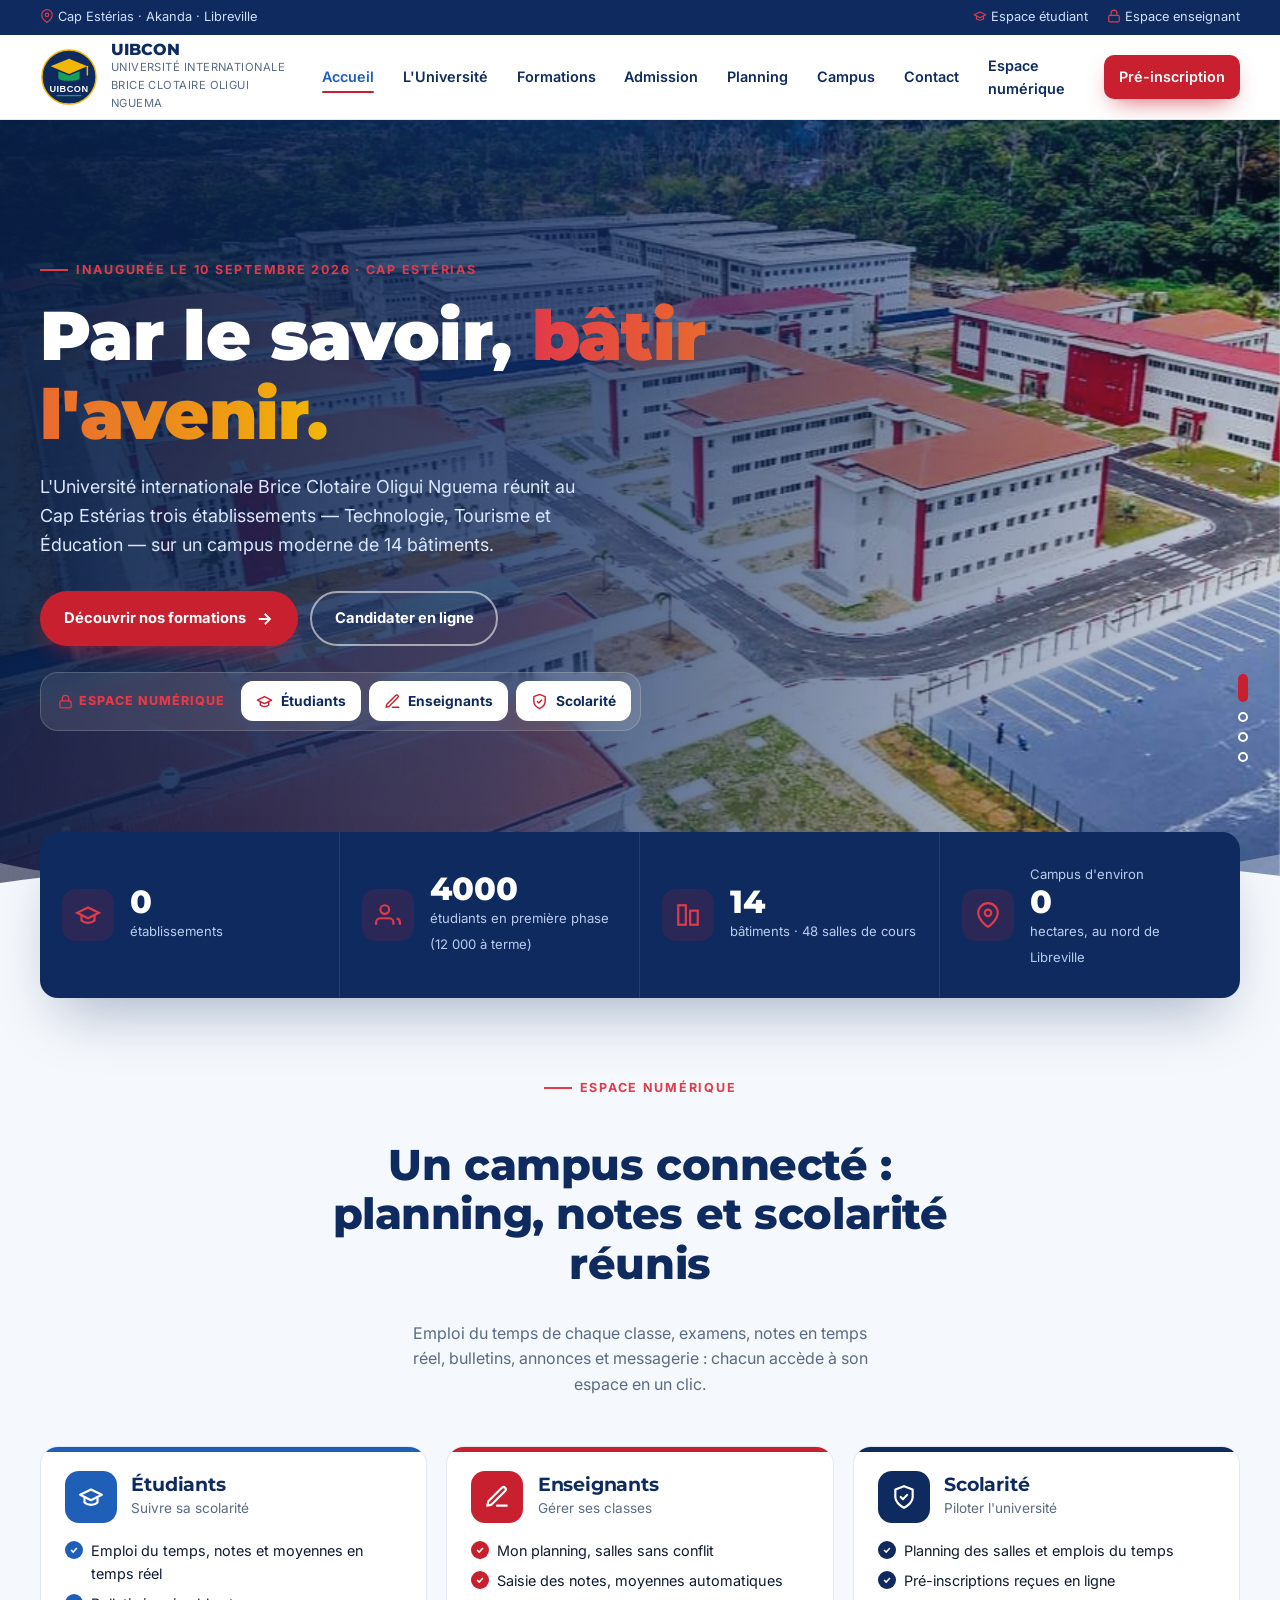
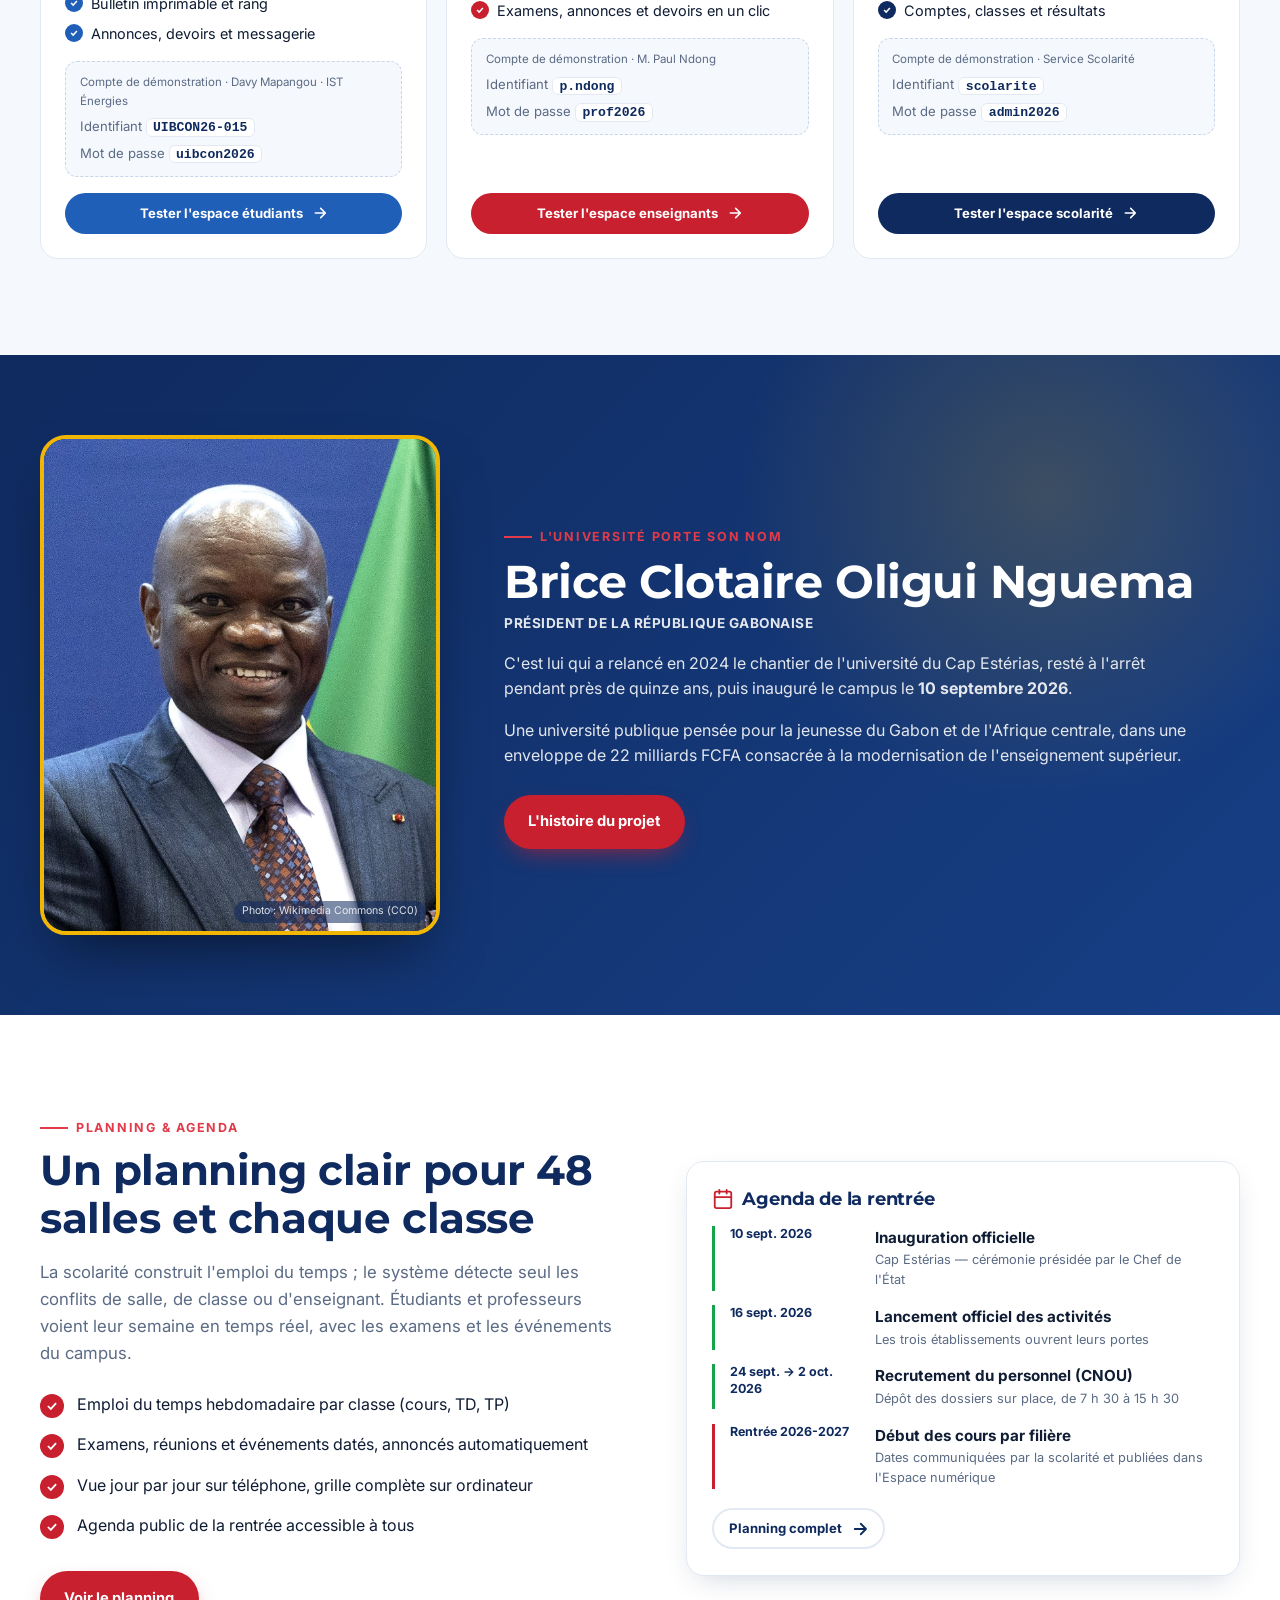
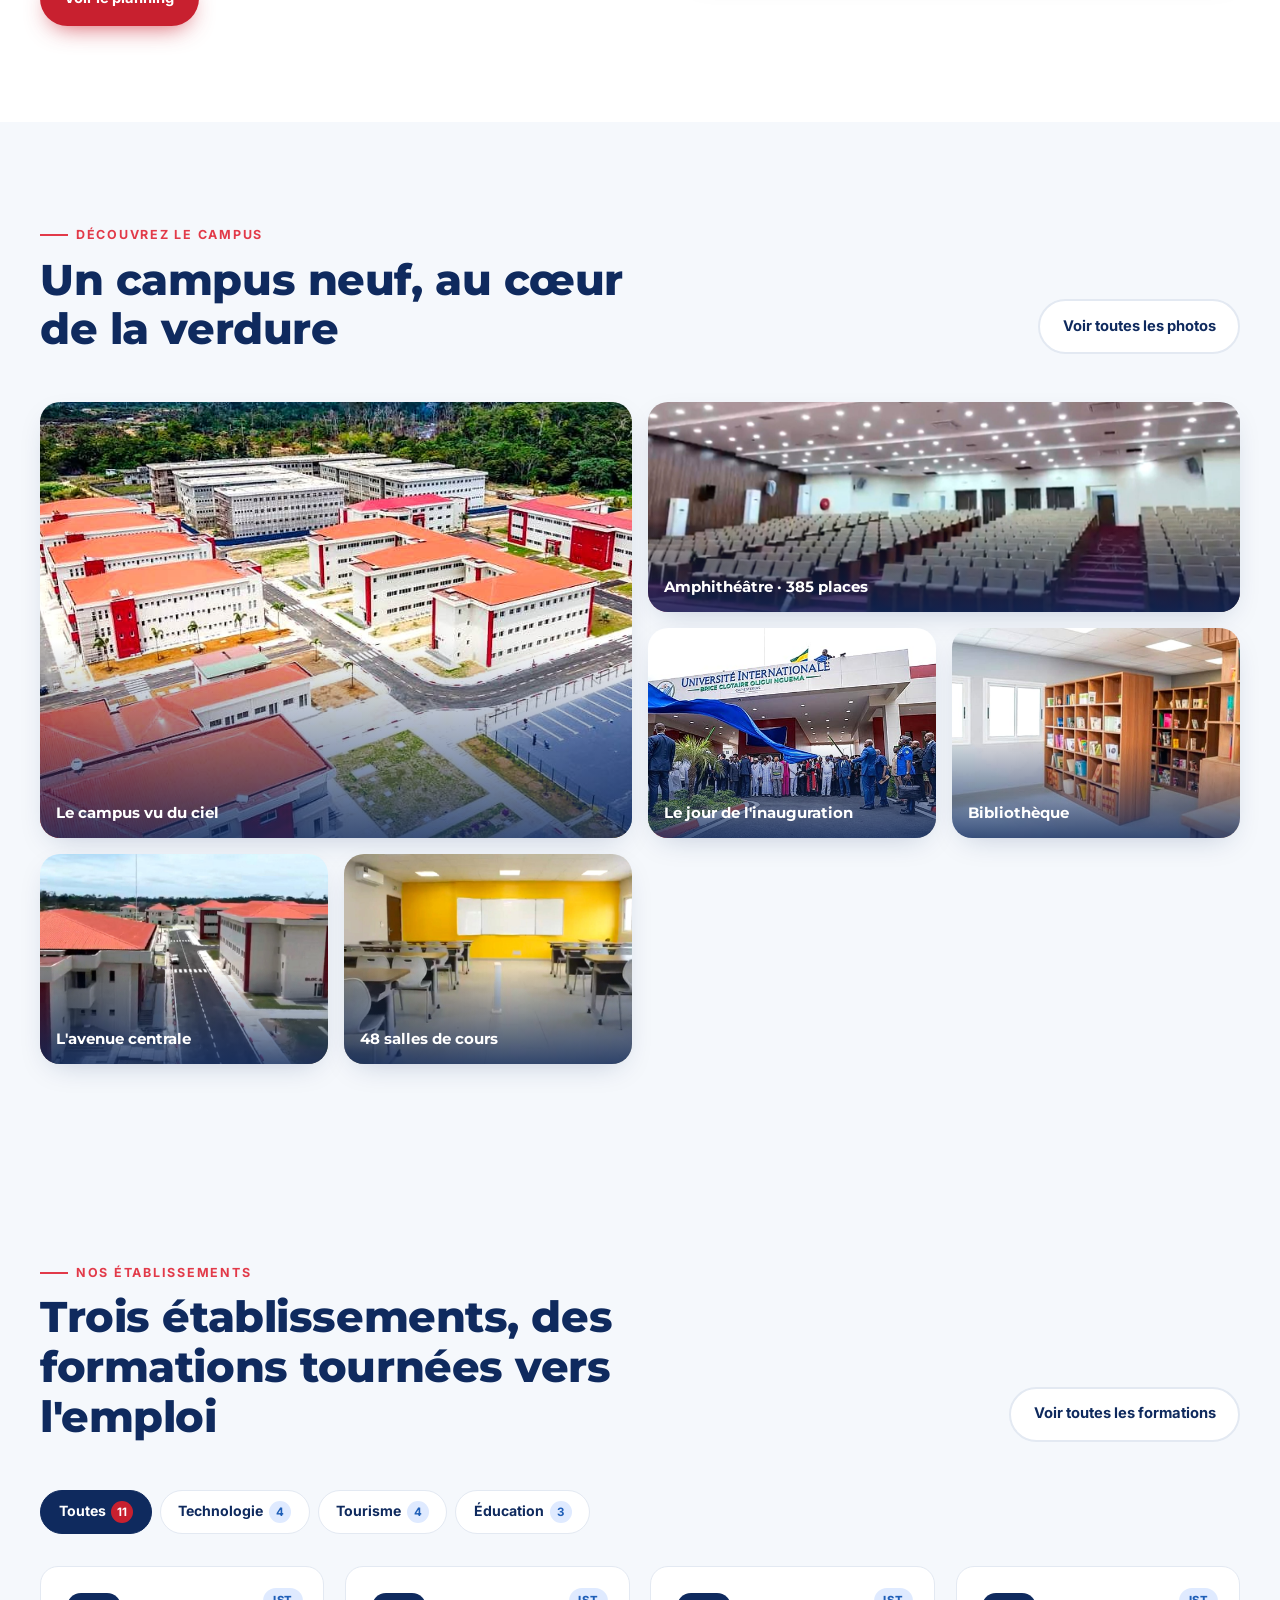
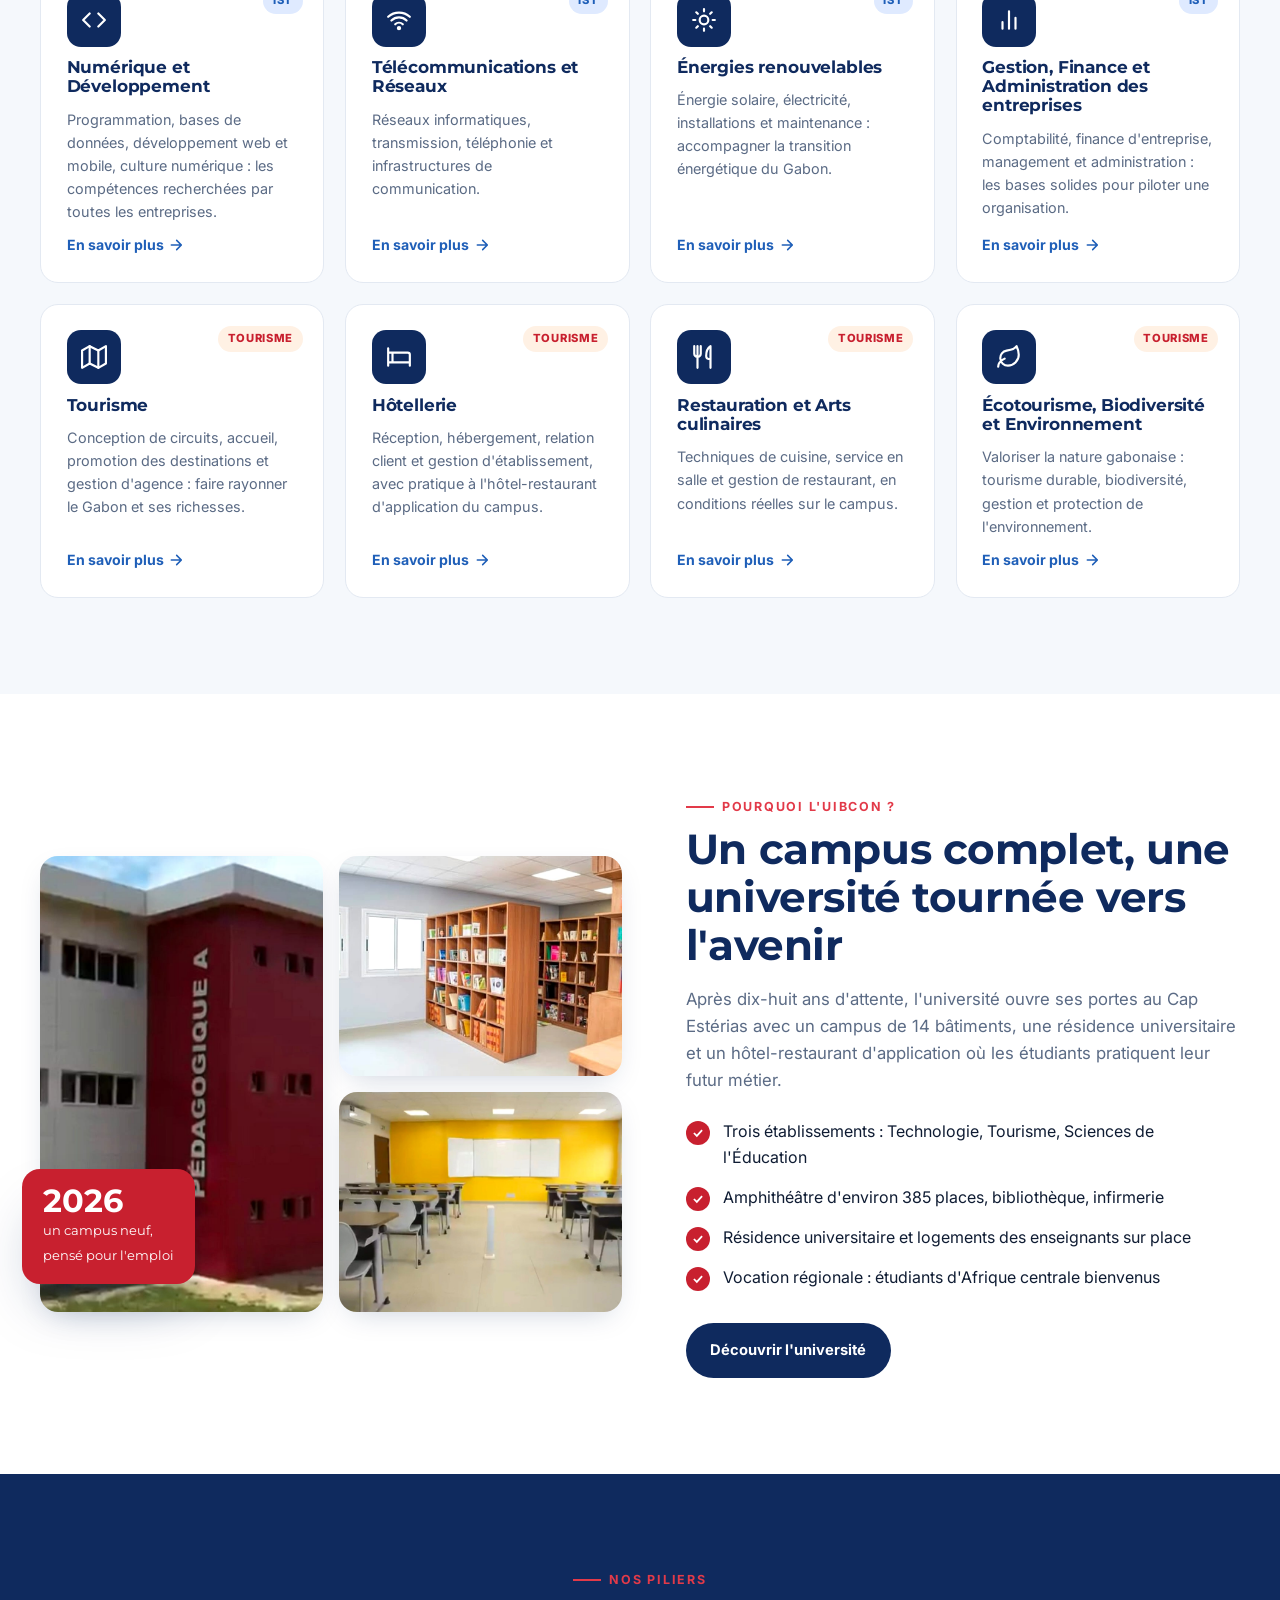
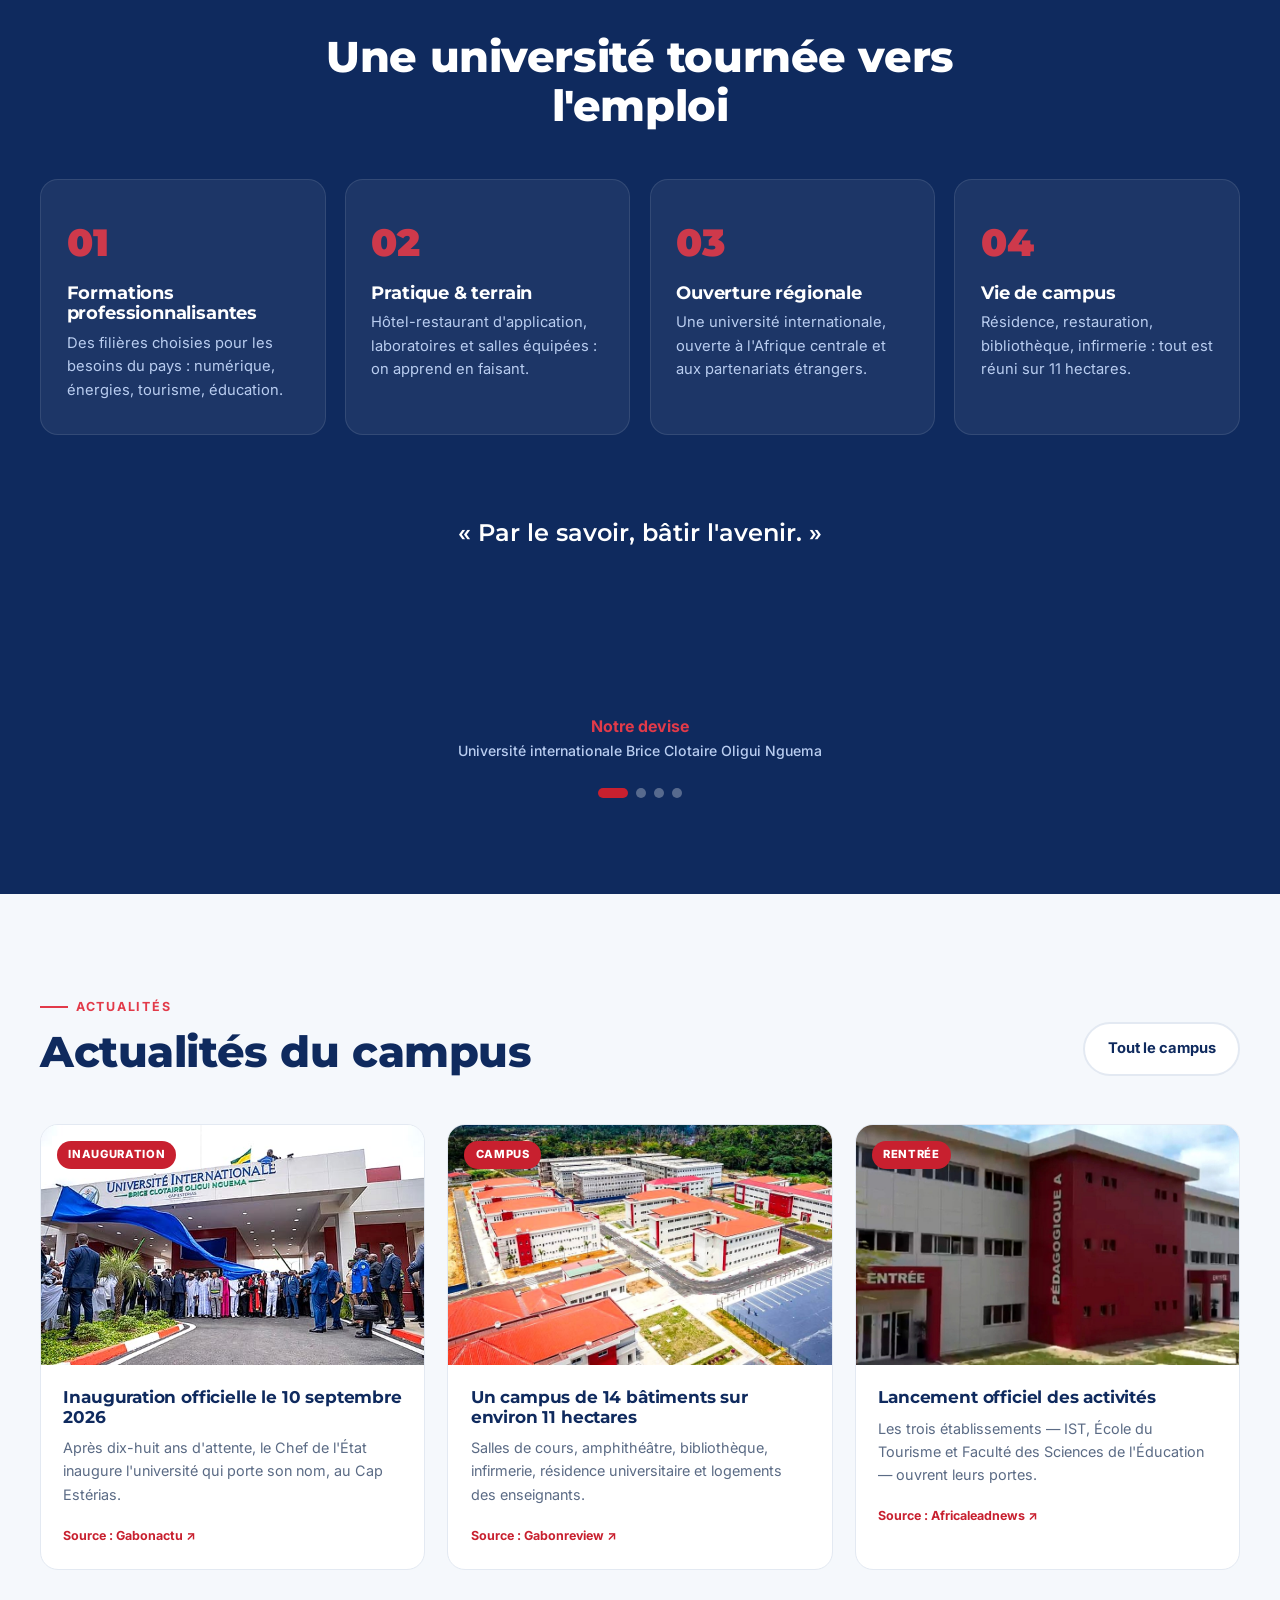
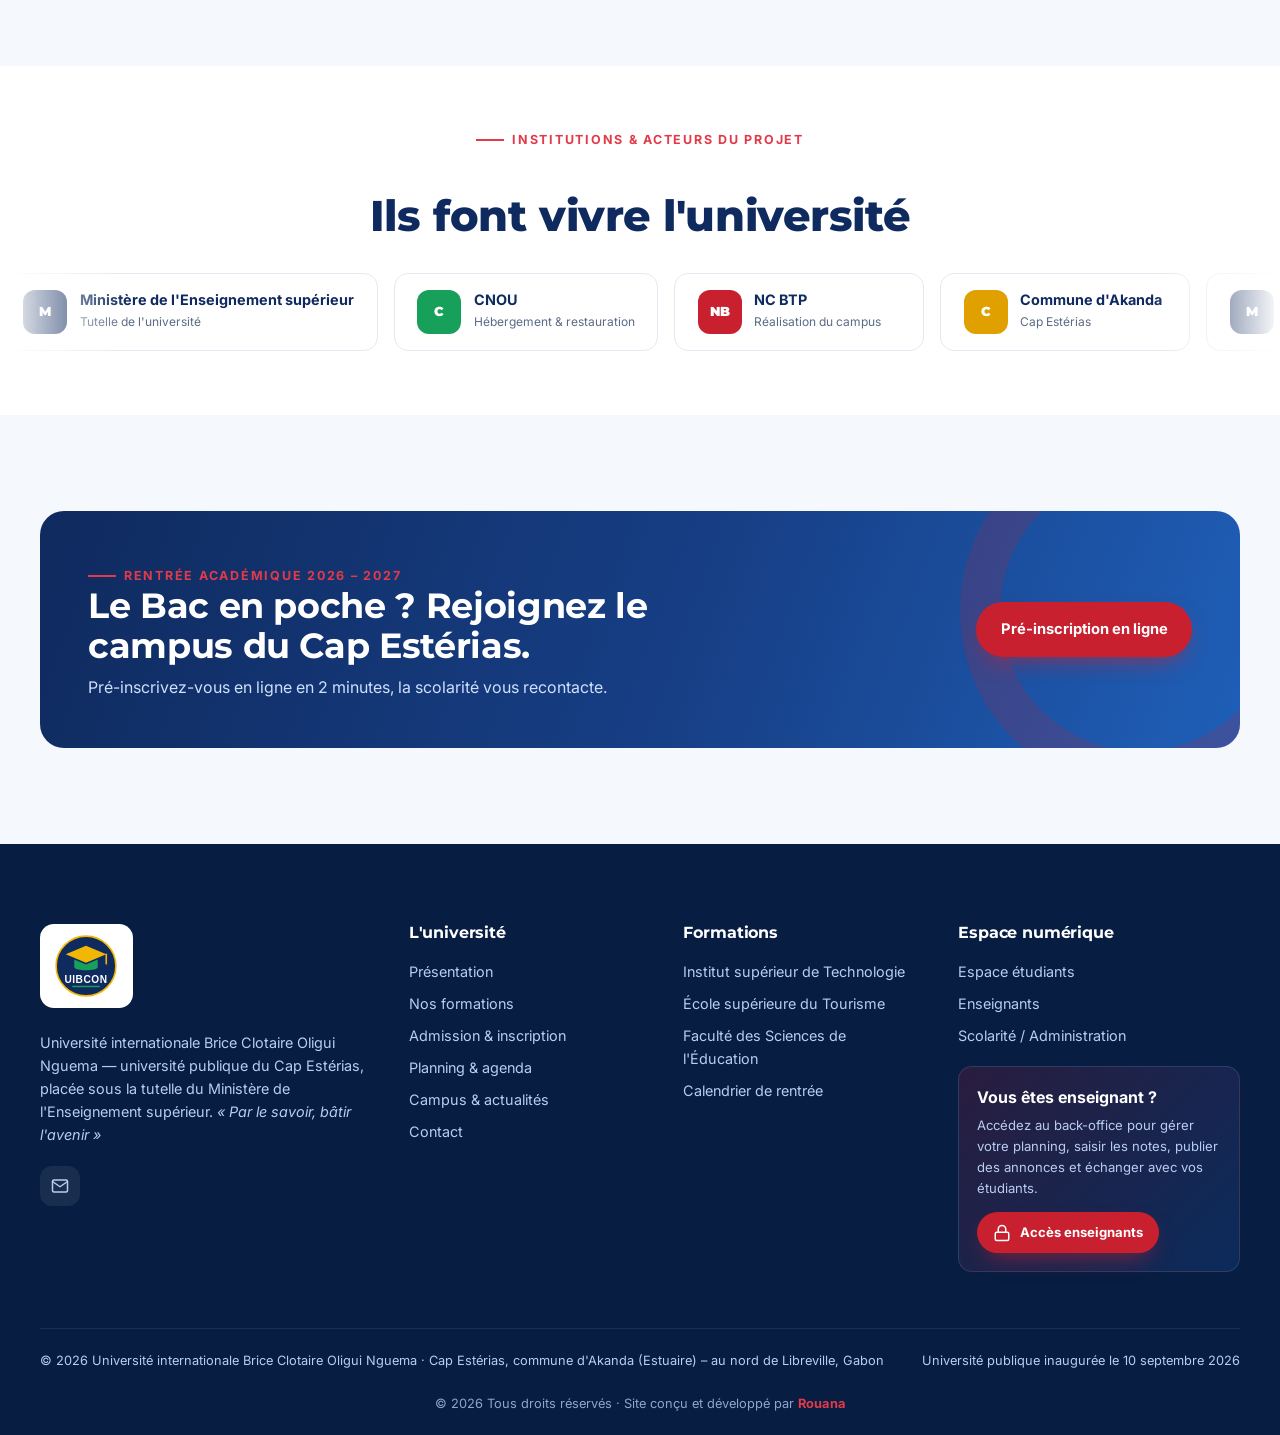
==== commit d1eab57f: "Pièces jointes à la candidature, portrait du Président, vitrine photos Co-Authored-By: Claude <norep" ====
--- a/index.html
+++ b/index.html
@@ -56,6 +56,23 @@
   </div>
 </section>
 
+<section class="pres-sec">
+  <div class="wrap pres">
+    <figure class="pres-photo rv">
+      <img src="assets/img/president.jpg" alt="Brice Clotaire Oligui Nguema, Président de la République" loading="lazy">
+      <figcaption>Photo : Wikimedia Commons (CC0)</figcaption>
+    </figure>
+    <div class="pres-txt">
+      <span class="eyebrow rv">L'université porte son nom</span>
+      <h2 class="rv d1">Brice Clotaire Oligui Nguema</h2>
+      <p class="pres-role rv d1">Président de la République gabonaise</p>
+      <p class="rv d2">C'est lui qui a relancé en 2024 le chantier de l'université du Cap Estérias, resté à l'arrêt pendant près de quinze ans, puis inauguré le campus le <b>10 septembre 2026</b>.</p>
+      <p class="rv d2">Une université publique pensée pour la jeunesse du Gabon et de l'Afrique centrale, dans une enveloppe de 22 milliards FCFA consacrée à la modernisation de l'enseignement supérieur.</p>
+      <a class="btn btn-orange rv d3" href="ecole.html">L'histoire du projet</a>
+    </div>
+  </div>
+</section>
+
 <section class="plan-sec">
   <div class="wrap split">
     <div>
@@ -71,6 +88,23 @@
       <a class="btn btn-orange rv d3" href="planning.html">Voir le planning</a>
     </div>
     <div class="agenda-card rv" id="home-agenda"></div>
+  </div>
+</section>
+
+<section class="show-sec">
+  <div class="wrap">
+    <div class="sec-head">
+      <div><span class="eyebrow rv">Découvrez le campus</span><h2 class="rv d1">Un campus neuf, au cœur de la verdure</h2></div>
+      <a class="btn btn-line rv" href="vie-etudiante.html#gallery">Voir toutes les photos</a>
+    </div>
+    <div class="bento rv">
+      <a class="b1" href="vie-etudiante.html#gallery"><img src="assets/img/campus-aerien.jpg" alt="Vue aérienne du campus" loading="lazy"><span>Le campus vu du ciel</span></a>
+      <a class="b2" href="vie-etudiante.html#gallery"><img src="assets/img/amphitheatre.jpg" alt="Amphithéâtre" loading="lazy"><span>Amphithéâtre · 385 places</span></a>
+      <a class="b3" href="vie-etudiante.html#gallery"><img src="assets/img/facade-inauguration.jpg" alt="Façade de l'université" loading="lazy" style="object-position:center 30%"><span>Le jour de l'inauguration</span></a>
+      <a class="b4" href="vie-etudiante.html#gallery"><img src="assets/img/bibliotheque.jpg" alt="Bibliothèque" loading="lazy"><span>Bibliothèque</span></a>
+      <a class="b5" href="vie-etudiante.html#gallery"><img src="assets/img/avenue-campus.jpg" alt="Avenue du campus" loading="lazy"><span>L'avenue centrale</span></a>
+      <a class="b6" href="vie-etudiante.html#gallery"><img src="assets/img/salle-de-cours.jpg" alt="Salle de cours" loading="lazy"><span>48 salles de cours</span></a>
+    </div>
   </div>
 </section>
 
--- a/assets/css/style.css
+++ b/assets/css/style.css
@@ -700,3 +700,53 @@
 .hist .tl{background:#fff;border:1px solid var(--line);border-radius:14px;padding:1.2rem;box-shadow:var(--shadow)}
 .hist .tl::before{display:none}
 .hist .tl b{color:var(--orange)}
+
+/* ---- Pièces jointes ---- */
+.pj-drop{display:flex;gap:.9rem;align-items:center;padding:1rem 1.1rem;border:2px dashed #c4d2e8;border-radius:14px;background:var(--bg);cursor:pointer;transition:.25s}
+.pj-drop:hover{border-color:var(--orange);background:#fff5f6}
+.pj-drop svg{width:28px;height:28px;color:var(--orange);flex:none}
+.pj-drop b{display:block;color:var(--navy);font-size:.95rem}
+.pj-drop small{display:block;color:var(--muted);font-size:.78rem;font-weight:400;line-height:1.35}
+.pj-list{list-style:none;display:grid;gap:.5rem;margin-top:.6rem}
+.pj-list li{display:flex;align-items:center;gap:.7rem;padding:.55rem .7rem;border:1px solid var(--line);border-radius:10px;background:#fff}
+.pj-ic{flex:none;width:2.4rem;height:2.4rem;border-radius:8px;background:var(--sky-2);color:var(--navy);font-size:.68rem;font-weight:800;display:grid;place-items:center}
+.pj-n{flex:1;min-width:0;font-size:.88rem;color:var(--ink);overflow:hidden;text-overflow:ellipsis;white-space:nowrap}
+.pj-n small{display:block;color:var(--muted);font-size:.74rem}
+.pj-x{border:0;background:none;font-size:1.4rem;line-height:1;color:var(--muted);cursor:pointer;padding:.2rem .5rem}
+.pj-x:hover{color:var(--bad)}
+
+/* ---- Portrait du Président (accueil) ---- */
+.pres-sec{background:linear-gradient(135deg,var(--navy) 0%,var(--navy-2) 100%);color:#fff;padding:5rem 0;position:relative;overflow:hidden}
+.pres-sec::before{content:"";position:absolute;right:-8%;top:-30%;width:42rem;height:42rem;border-radius:50%;background:radial-gradient(circle,rgba(242,183,5,.18),transparent 65%)}
+.pres{display:grid;grid-template-columns:minmax(0,400px) 1fr;gap:4rem;align-items:center;position:relative}
+.pres-photo{position:relative;border-radius:26px;overflow:hidden;box-shadow:0 30px 60px -20px rgba(0,0,0,.55);border:4px solid var(--gold);aspect-ratio:4/5}
+.pres-photo img{width:100%;height:100%;object-fit:cover;object-position:center 12%}
+.pres-photo figcaption{position:absolute;right:.6rem;bottom:.5rem;font-size:.66rem;color:rgba(255,255,255,.85);background:rgba(15,42,94,.55);padding:.15rem .5rem;border-radius:99px}
+.pres-txt h2{font-size:clamp(1.9rem,3.6vw,2.9rem);margin:.5rem 0 .3rem;color:#fff}
+.pres-role{color:var(--gold);font-weight:700;letter-spacing:.04em;text-transform:uppercase;font-size:.85rem;margin-bottom:1.2rem}
+.pres-txt p{color:rgba(255,255,255,.88);margin-bottom:1rem;max-width:44rem}
+.pres-txt .btn{margin-top:.6rem}
+@media(max-width:820px){
+  .pres-sec{padding:3rem 0}
+  .pres{grid-template-columns:1fr;gap:1.6rem;text-align:center}
+  .pres-photo{width:min(300px,78%);margin:0 auto}
+  .pres-txt p{margin-left:auto;margin-right:auto}
+}
+
+/* ---- Vitrine photos (accueil) ---- */
+.show-sec{background:var(--bg)}
+.bento{display:grid;grid-template-columns:repeat(4,1fr);grid-auto-rows:210px;gap:1rem}
+.bento a{position:relative;border-radius:20px;overflow:hidden;display:block;box-shadow:var(--shadow)}
+.bento img{width:100%;height:100%;object-fit:cover;transition:transform .8s}
+.bento a:hover img{transform:scale(1.08)}
+.bento a::after{content:"";position:absolute;inset:0;background:linear-gradient(180deg,transparent 55%,rgba(15,42,94,.82))}
+.bento span{position:absolute;left:1rem;bottom:.8rem;z-index:2;color:#fff;font-weight:700;font-family:var(--font-h);font-size:.95rem}
+.bento .b1{grid-column:span 2;grid-row:span 2}
+.bento .b2{grid-column:span 2}
+@media(max-width:820px){
+  .bento{grid-template-columns:1fr 1fr;grid-auto-rows:140px;gap:.6rem}
+  .bento .b1{grid-column:span 2;grid-row:span 2}
+  .bento .b2{grid-column:span 2}
+  .bento a{border-radius:14px}
+  .bento span{font-size:.78rem;left:.7rem;bottom:.55rem}
+}
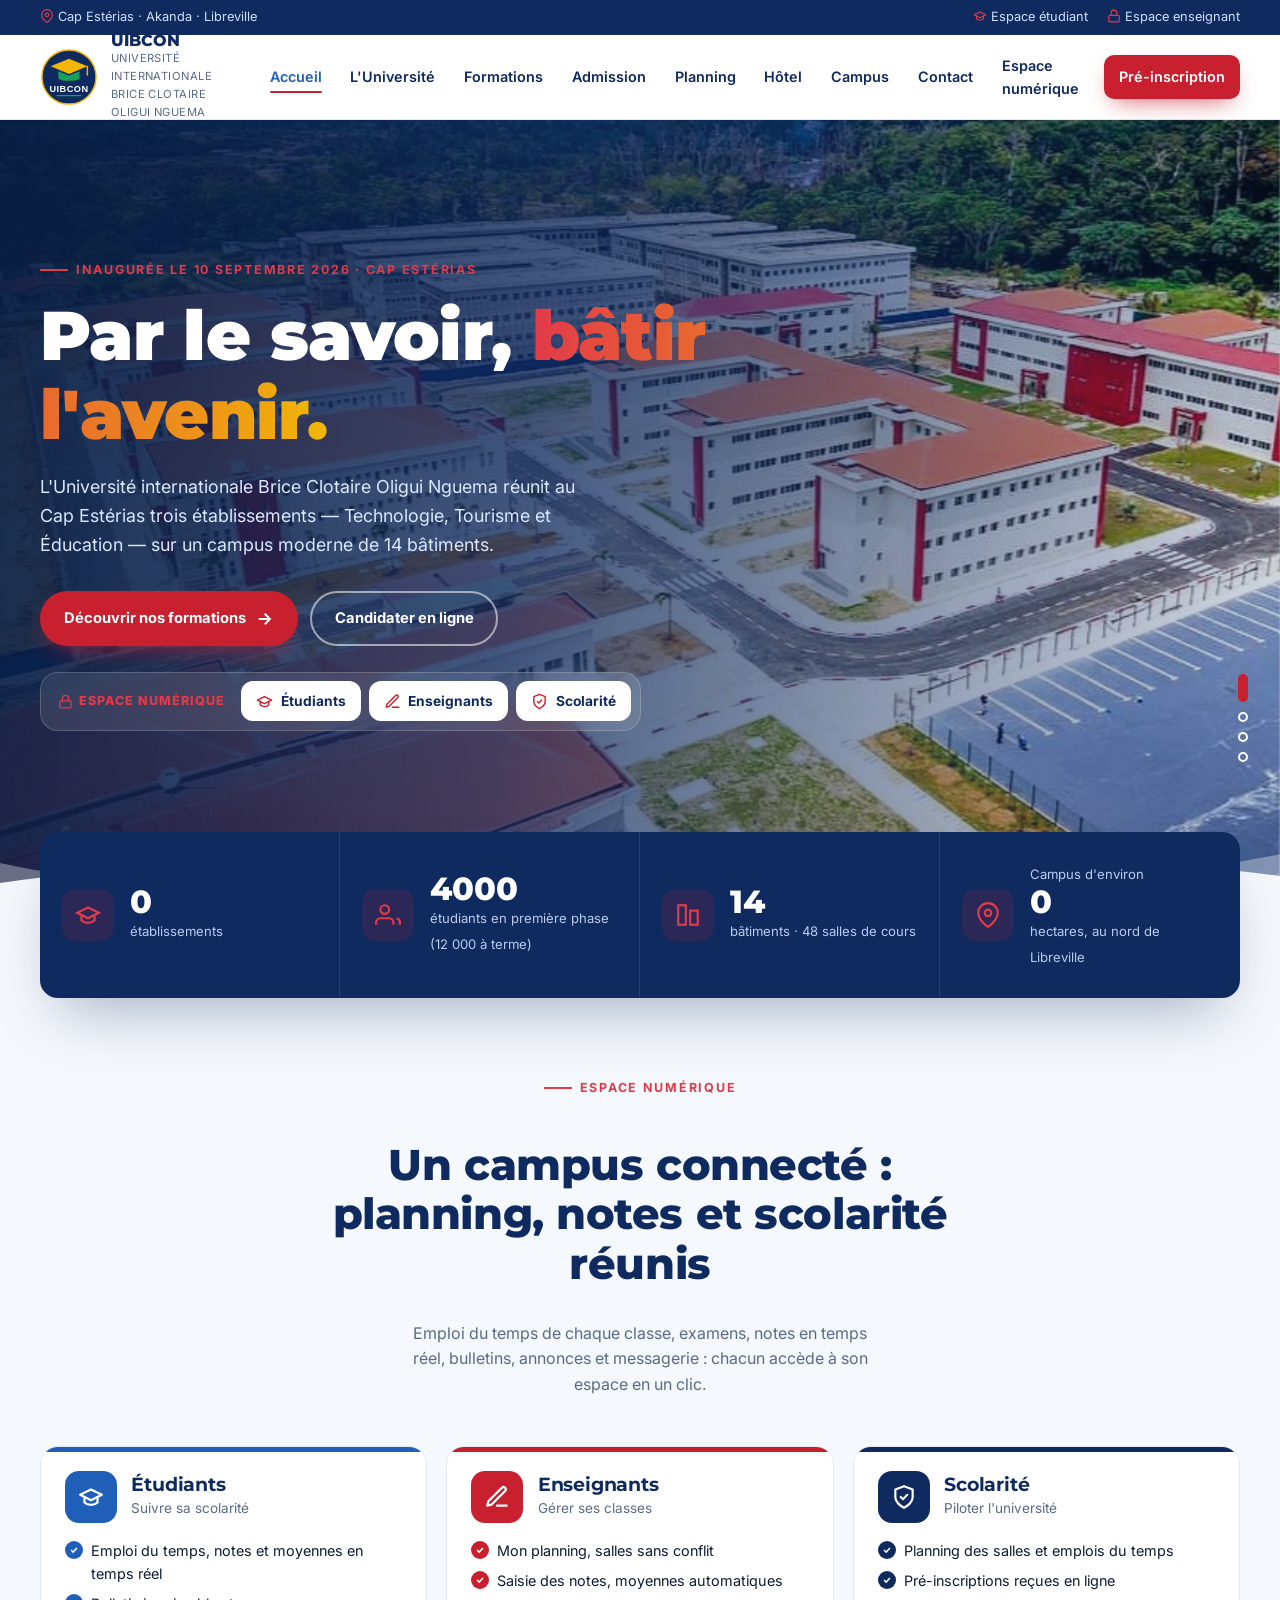
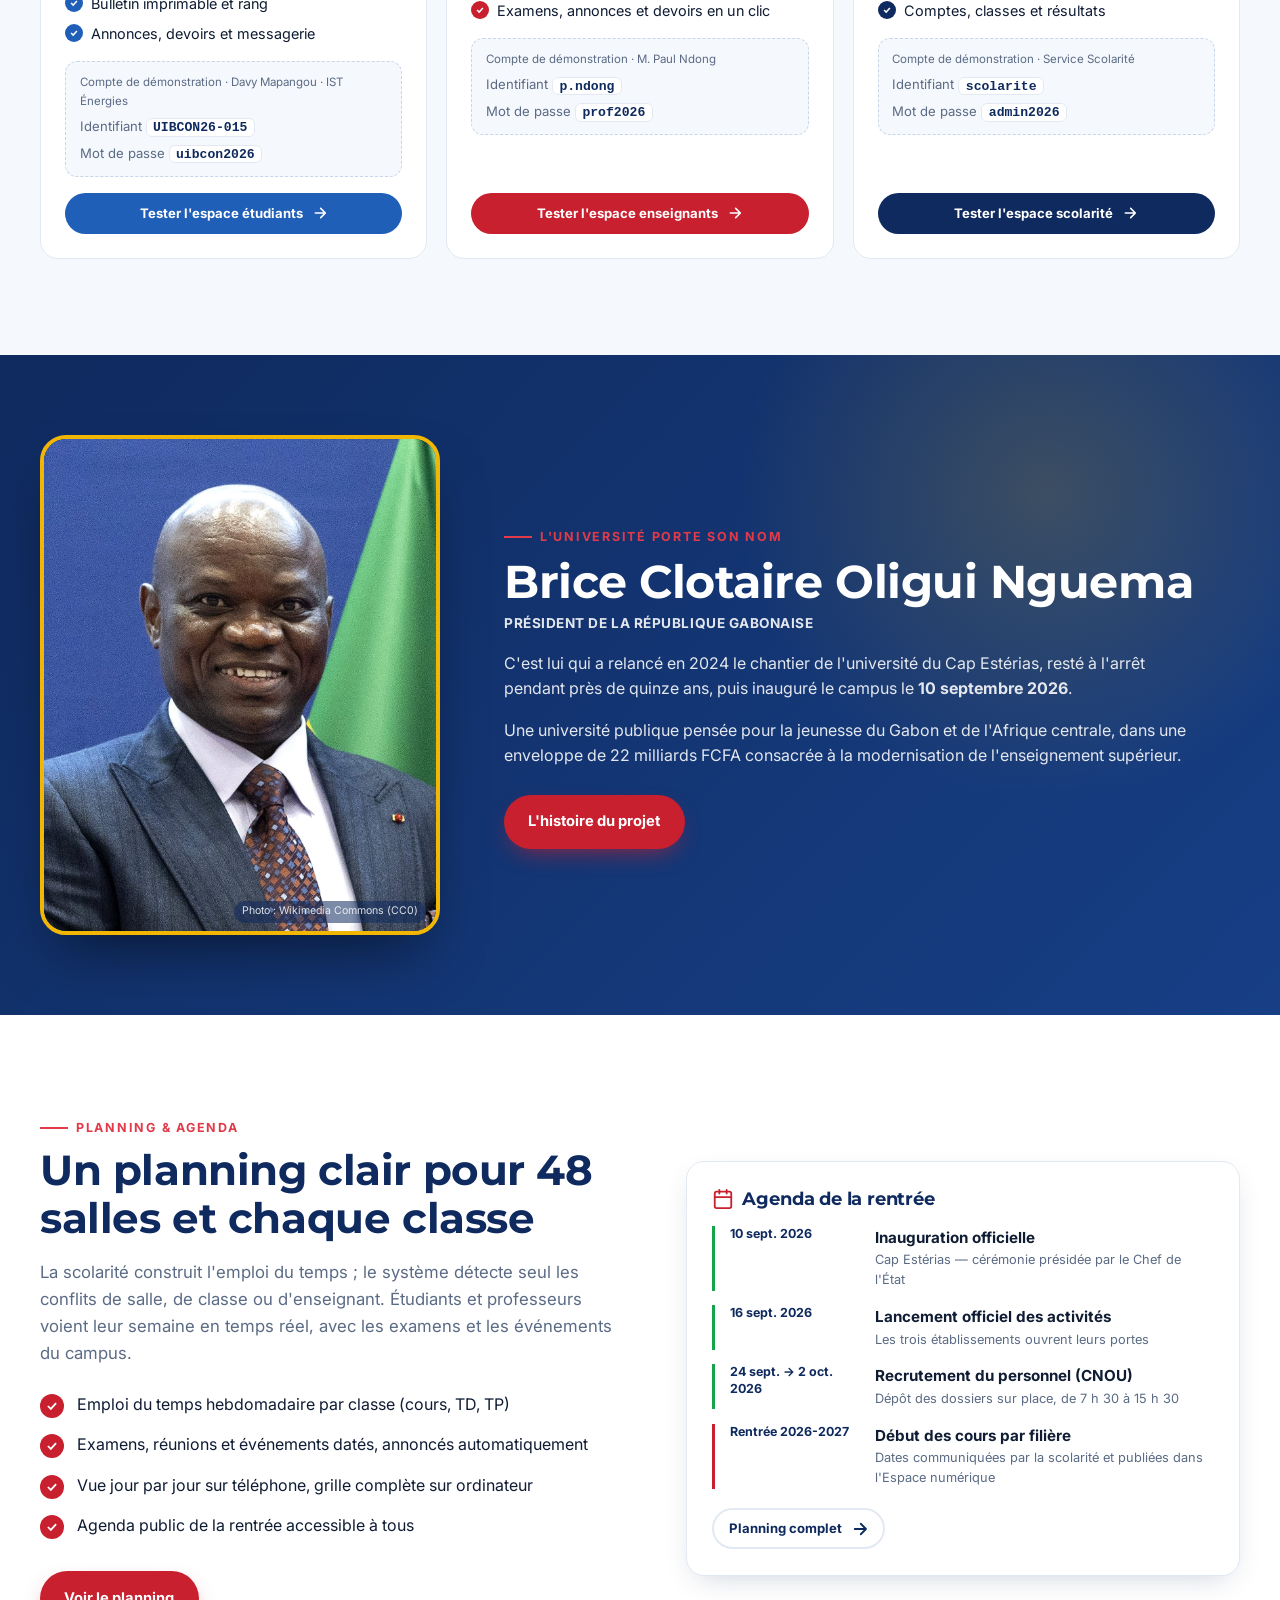
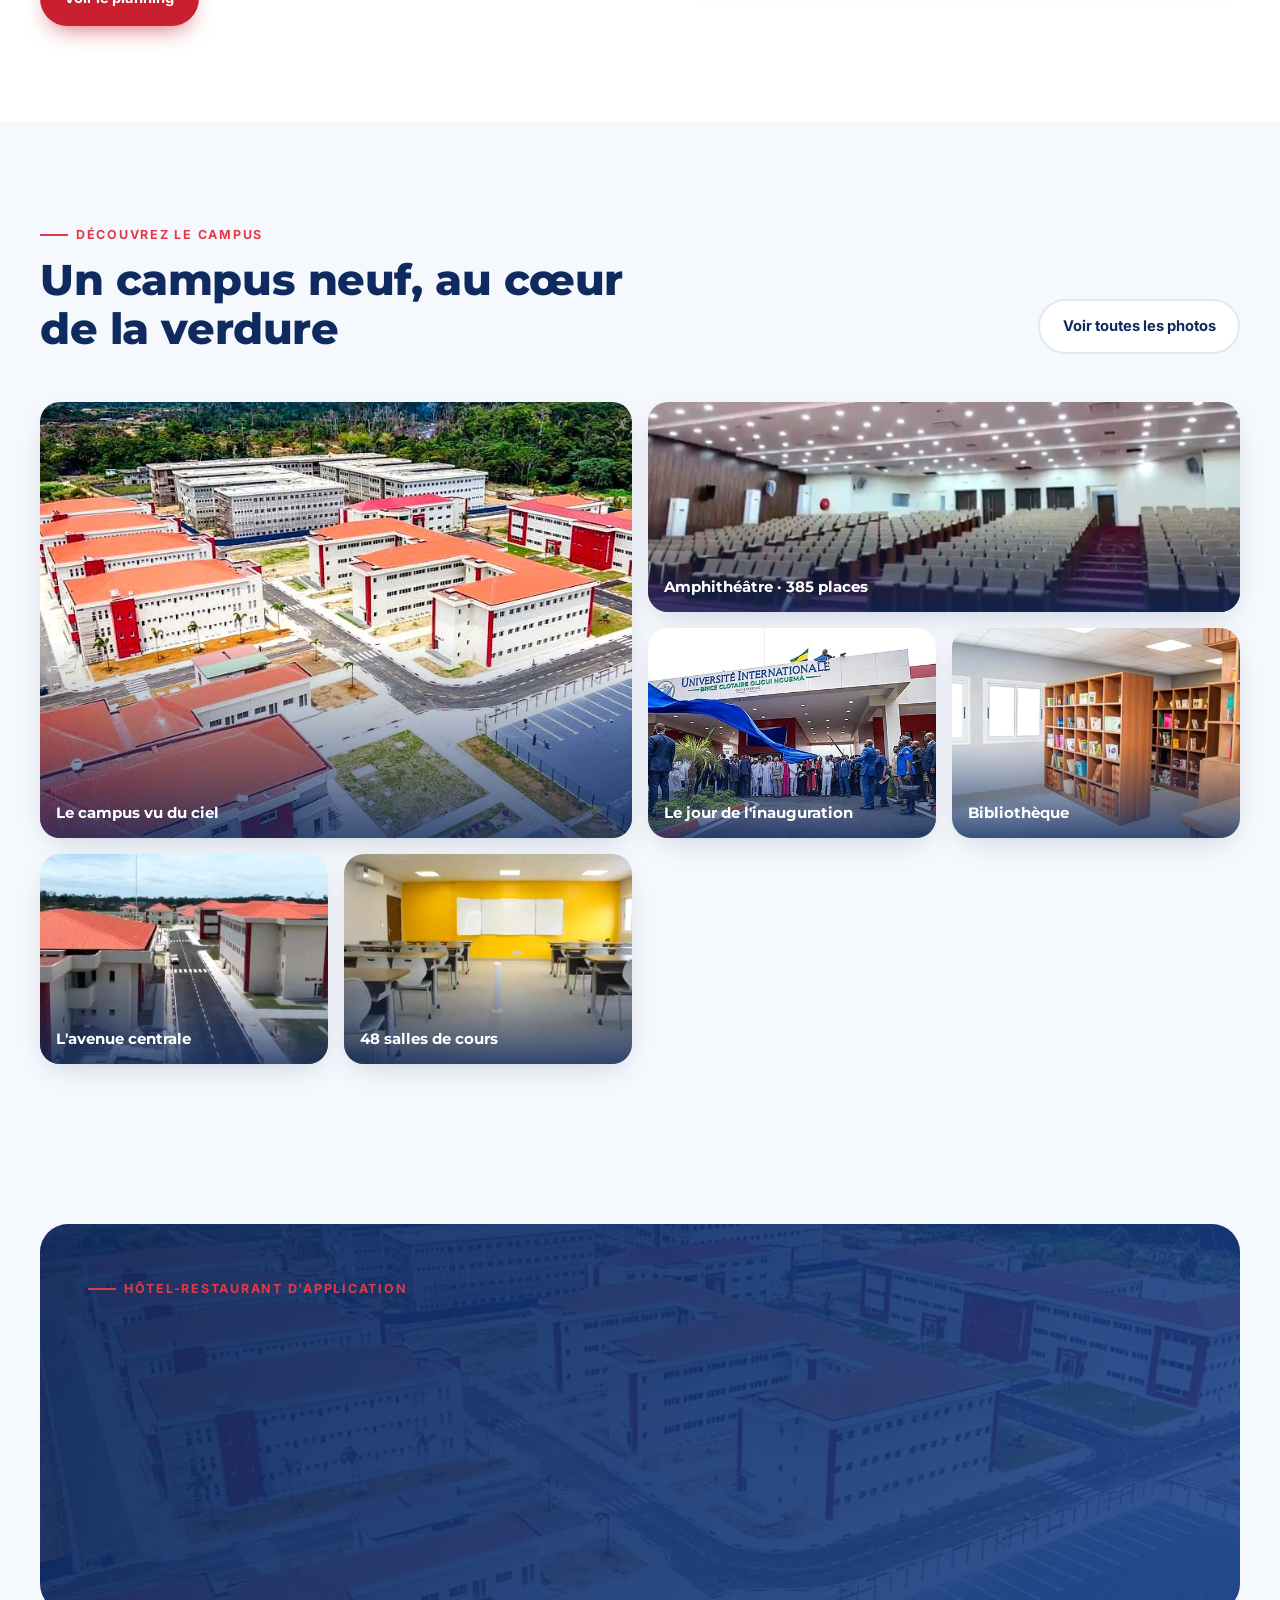
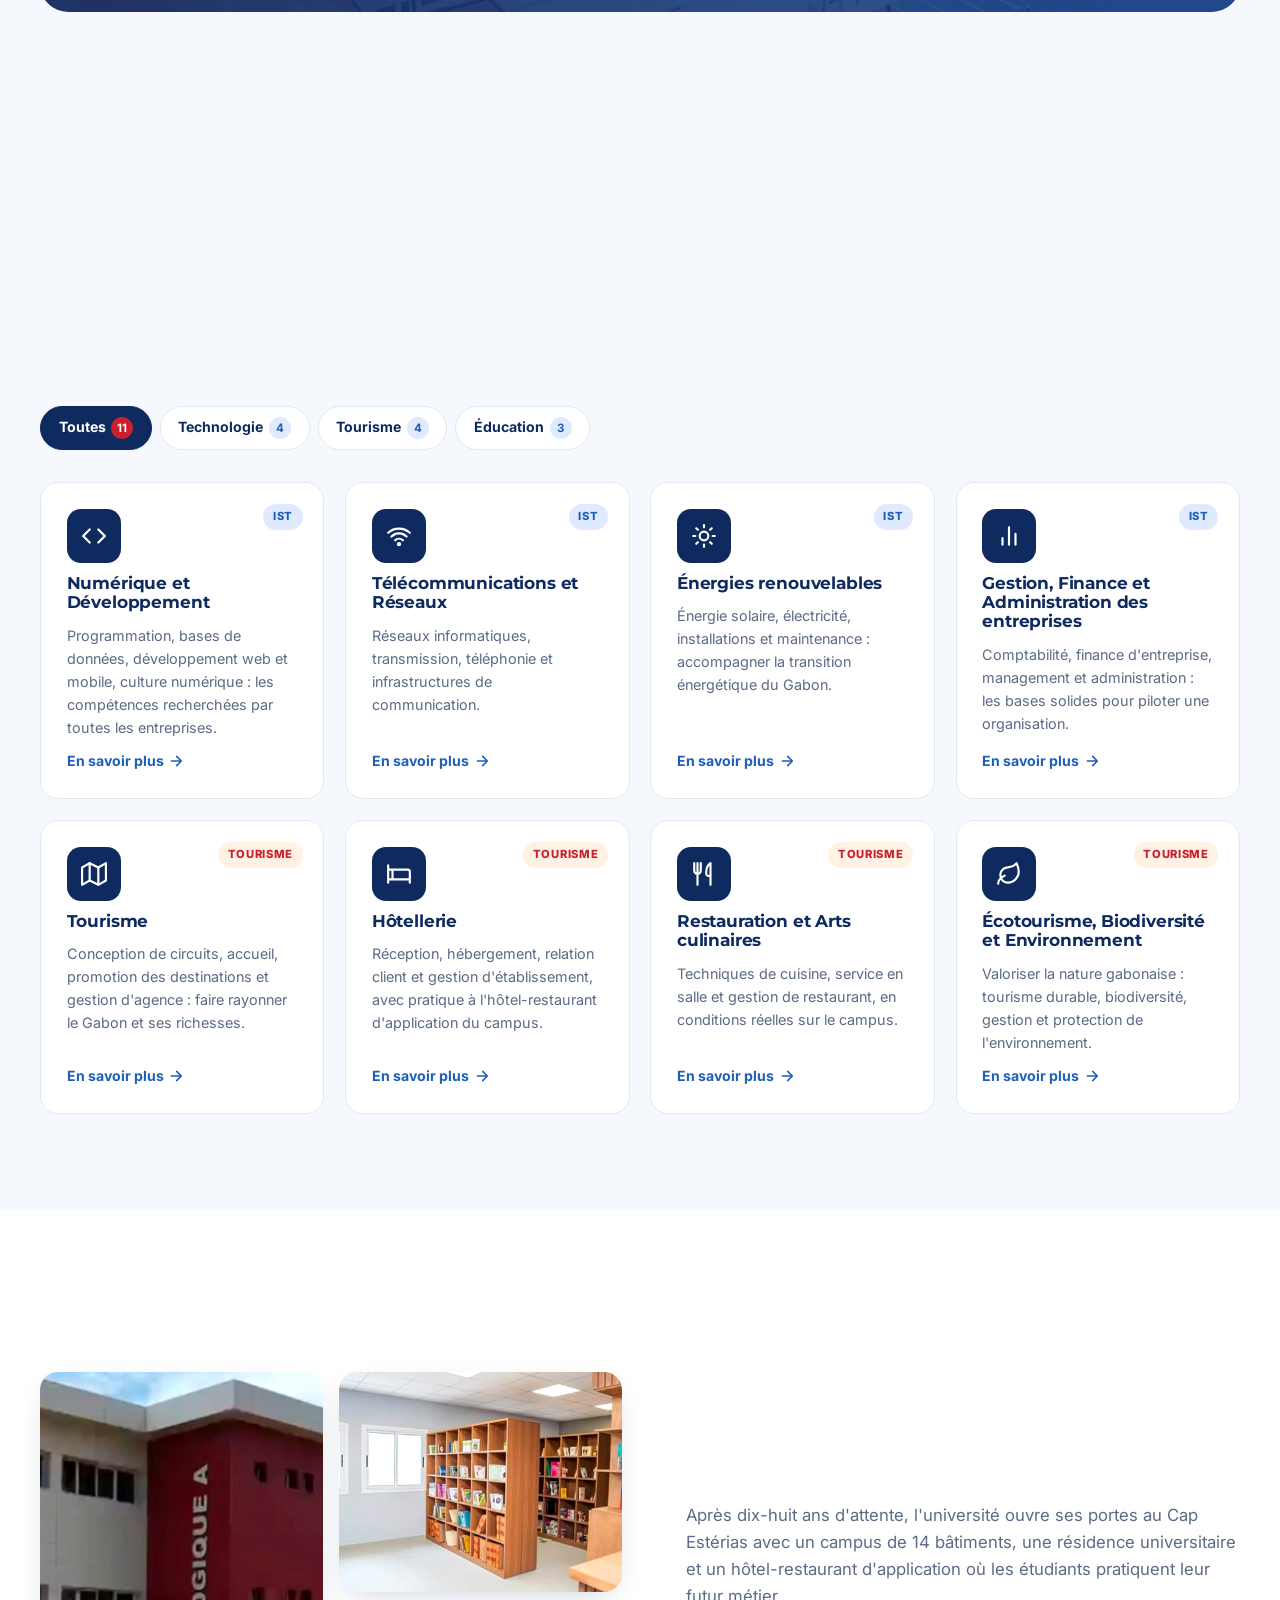
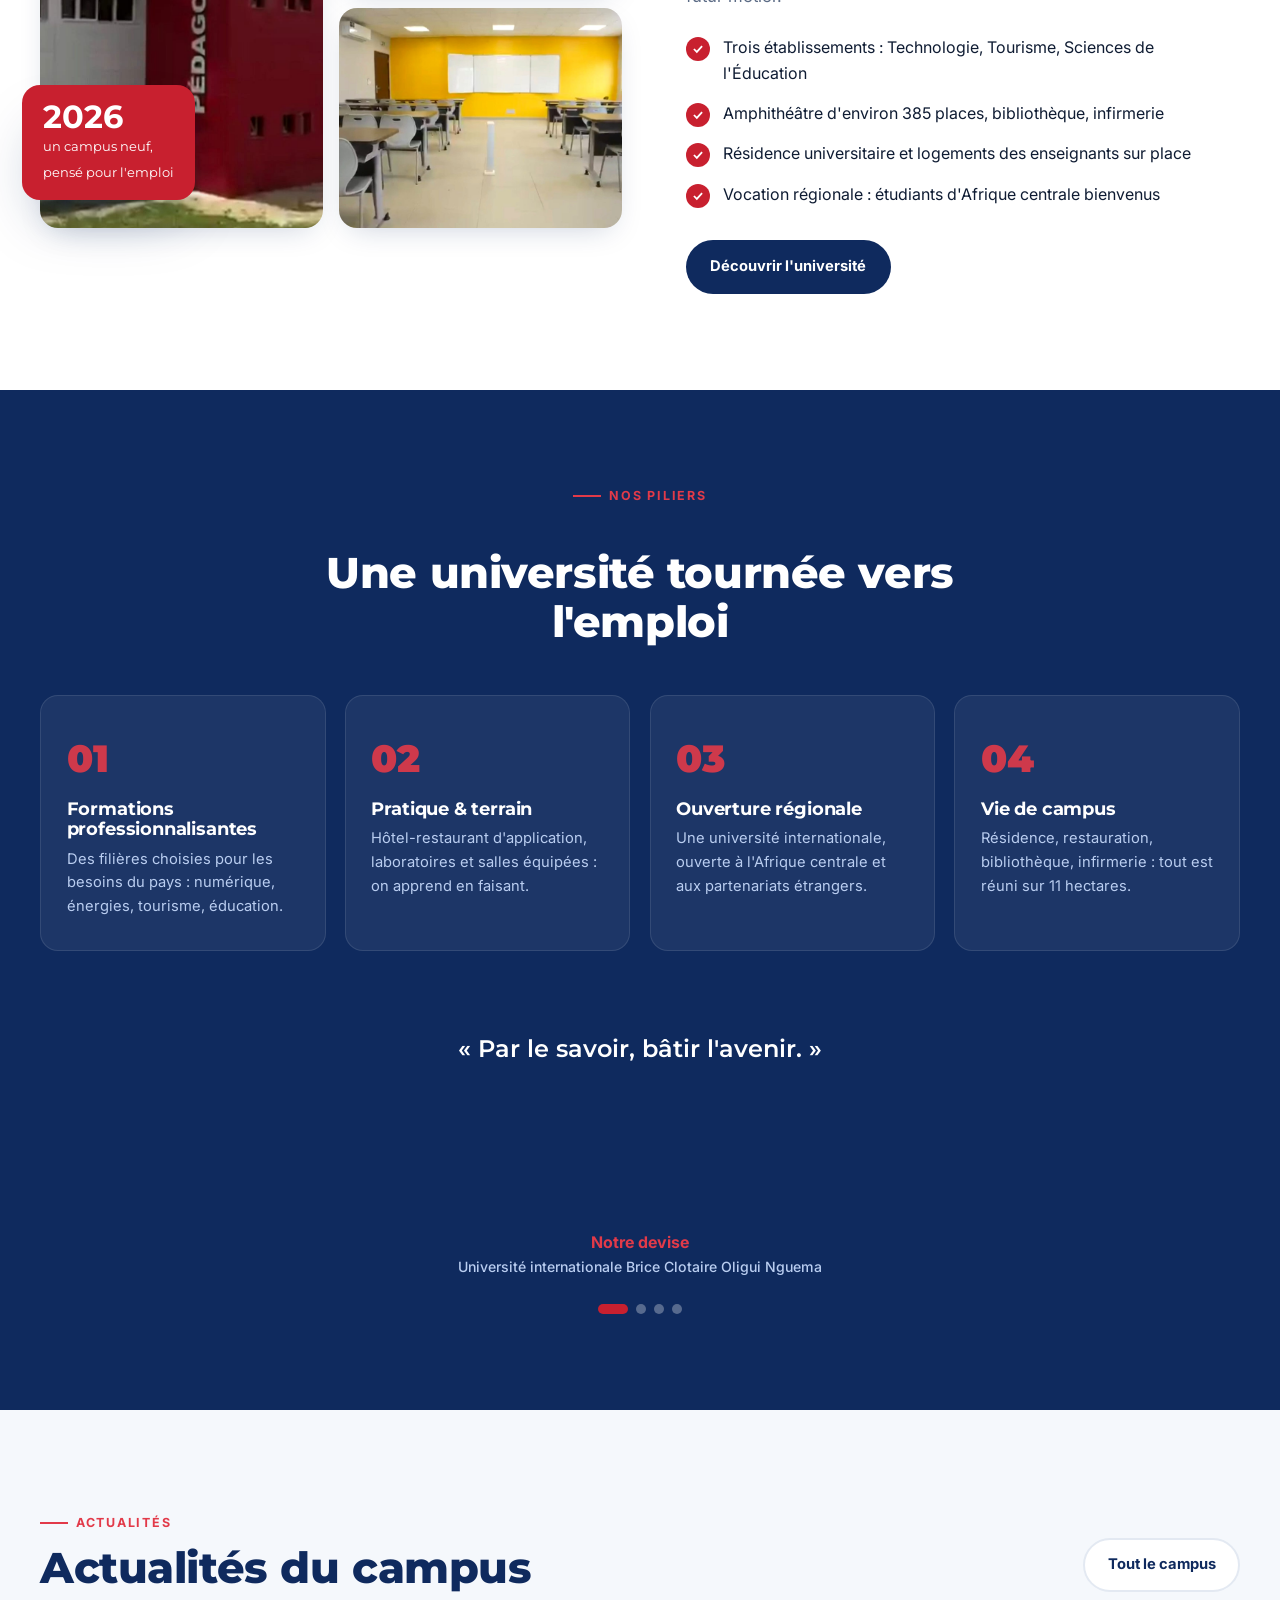
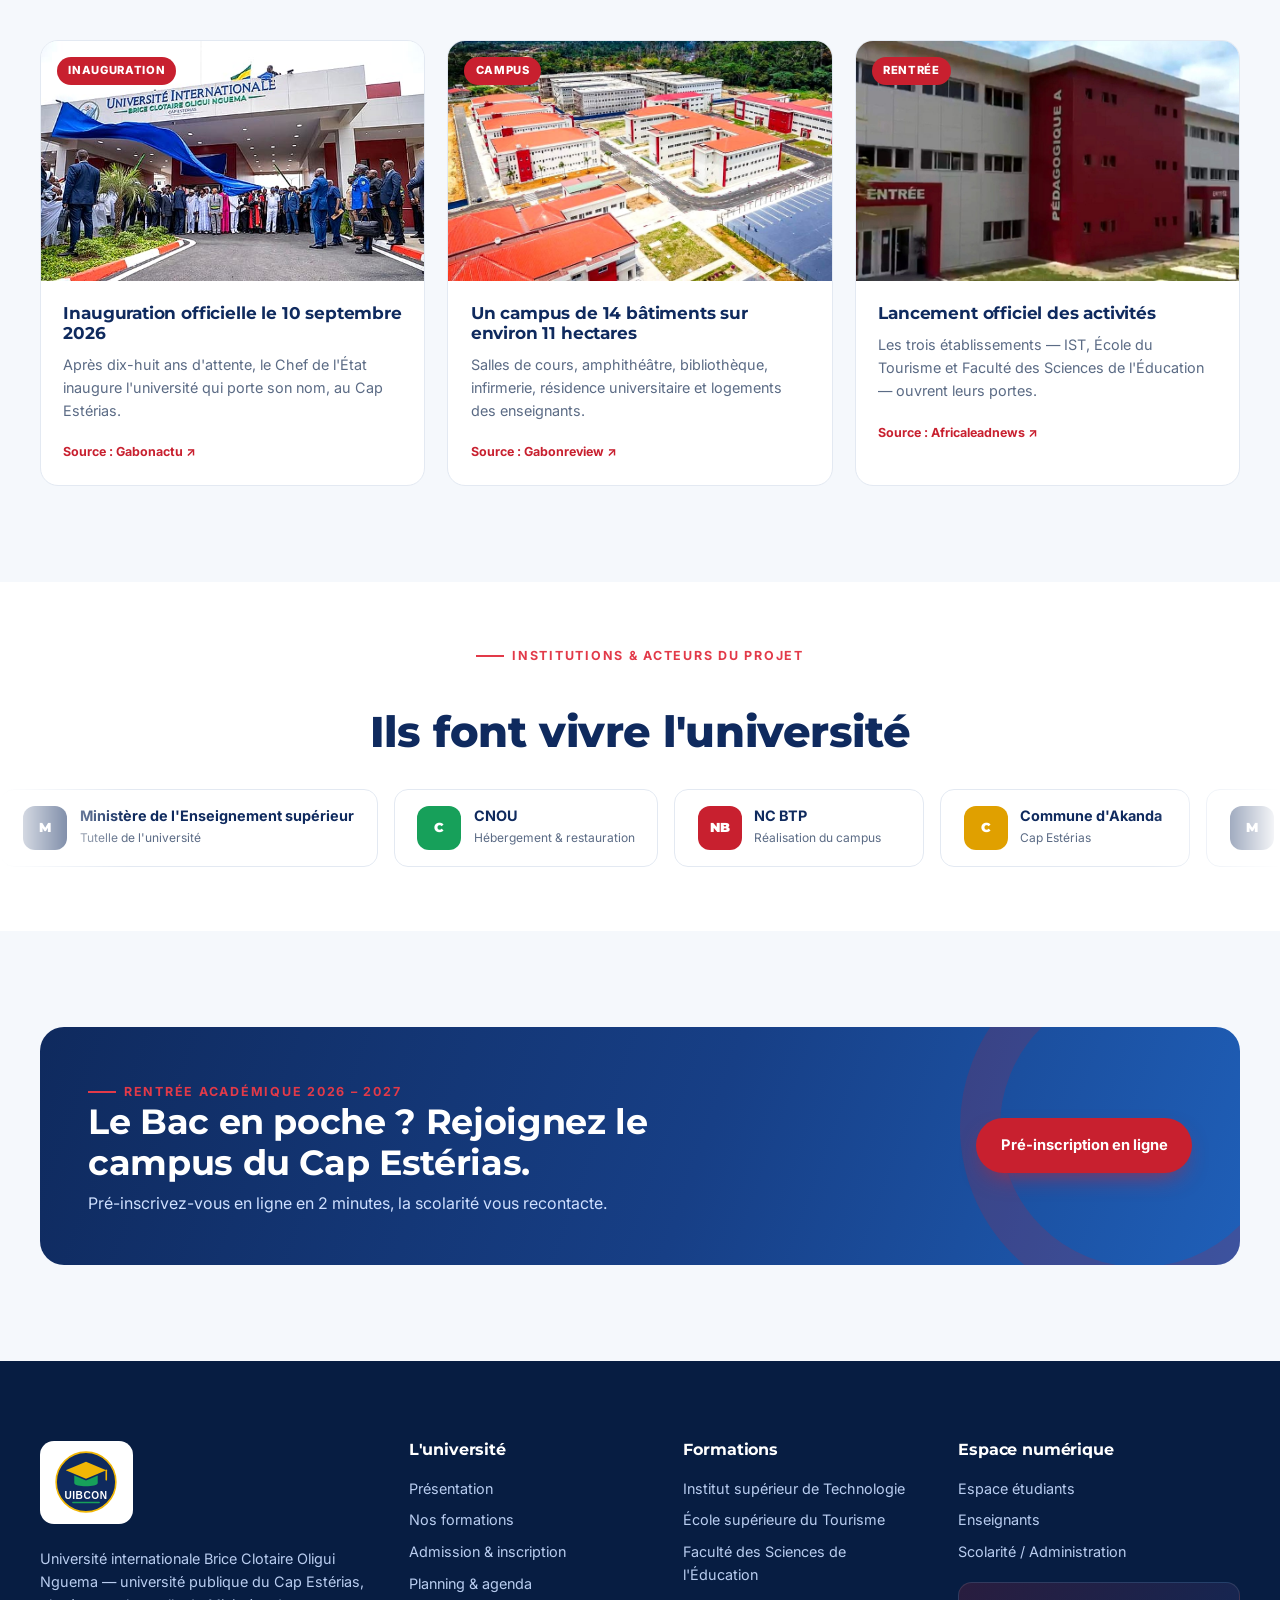
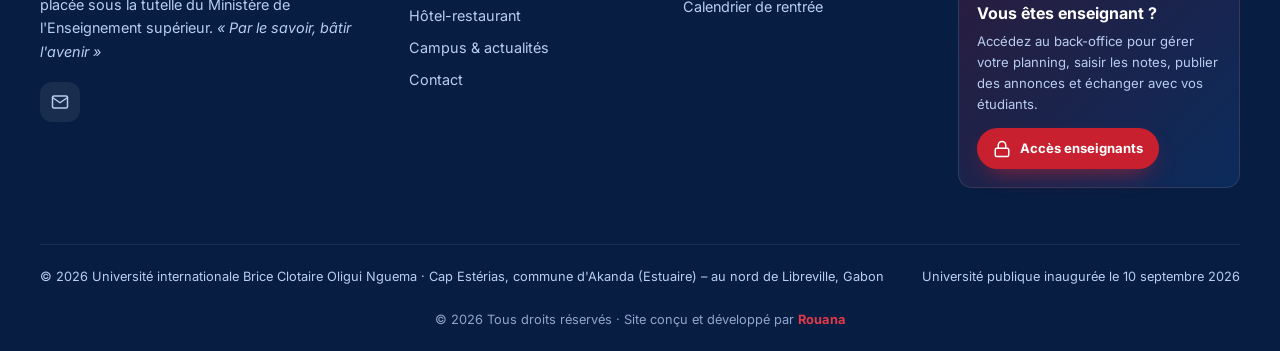
==== commit 72488b74: "Module hôtel-restaurant : réservation en ligne, gestion, planning des chambres ; champ pays Co-Autho" ====
--- a/index.html
+++ b/index.html
@@ -108,6 +108,22 @@
   </div>
 </section>
 
+<section class="hotel-sec">
+  <div class="wrap hotel-band">
+    <div class="hb-txt">
+      <span class="eyebrow rv">Hôtel-restaurant d'application</span>
+      <h2 class="rv d1">Séjournez et dînez sur le campus</h2>
+      <p class="rv d2">Chambres climatisées, restaurant de cuisine gabonaise, salle de séminaire : un établissement ouvert au public et tenu par les étudiants de l'École du Tourisme. Réservez en ligne en deux minutes.</p>
+      <div class="rv d3" style="display:flex;gap:.7rem;flex-wrap:wrap"><a class="btn btn-orange" href="hotel.html#reserver">Réserver une chambre</a><a class="btn btn-ghost" href="hotel.html#restaurant">Réserver une table</a></div>
+    </div>
+    <ul class="hb-list rv">
+      <li><b>4</b><span>types de chambres</span></li>
+      <li><b>3</b><span>services par jour au restaurant</span></li>
+      <li><b>100 %</b><span>pratique pour les étudiants</span></li>
+    </ul>
+  </div>
+</section>
+
 <section>
   <div class="wrap">
     <div class="sec-head">
--- a/assets/css/style.css
+++ b/assets/css/style.css
@@ -750,3 +750,82 @@
   .bento a{border-radius:14px}
   .bento span{font-size:.78rem;left:.7rem;bottom:.55rem}
 }
+
+/* ---- Hôtel-restaurant : page publique ---- */
+.demo-note{background:#fff8e1;border-bottom:1px solid #f2e2a8;color:#7a5b00;font-size:.84rem;padding:.6rem 0;text-align:center}
+.rooms{display:grid;grid-template-columns:repeat(4,1fr);gap:1.2rem}
+.room{background:#fff;border:1px solid var(--line);border-radius:var(--r);overflow:hidden;display:flex;flex-direction:column;transition:.3s}
+.room:hover{box-shadow:var(--shadow);transform:translateY(-5px)}
+.room-ph{height:150px;background:linear-gradient(135deg,var(--navy),var(--blue));position:relative;display:grid;place-items:center;color:#fff}
+.room-ic svg{width:54px;height:54px;opacity:.9}
+.room-price{position:absolute;right:.8rem;bottom:.7rem;background:var(--gold);color:#3a2b00;border-radius:12px;padding:.25rem .7rem;text-align:right;line-height:1.15}
+.room-price b{display:block;font-family:var(--font-h);font-size:1rem}
+.room-price small{font-size:.66rem;display:block}
+.room-bd{padding:1.2rem;display:flex;flex-direction:column;gap:.6rem;flex:1}
+.room-bd h3{color:var(--navy);font-size:1.1rem}
+.room-bd p{color:var(--muted);font-size:.9rem}
+.room-meta{display:flex;flex-wrap:wrap;gap:.4rem}
+.room-meta span{background:var(--sky-2);color:var(--navy);font-size:.72rem;font-weight:700;padding:.2rem .55rem;border-radius:99px}
+.room-bd ul{list-style:none;display:grid;gap:.25rem;font-size:.84rem;color:var(--ink);flex:1}
+.room-bd li::before{content:"✓";color:var(--ok);font-weight:900;margin-right:.45rem}
+.room-bd .btn{align-self:flex-start;margin-top:.4rem}
+.hinfo{list-style:none;display:grid;gap:.7rem}
+.hinfo li{display:grid;grid-template-columns:8rem 1fr;gap:.8rem;font-size:.92rem;border-bottom:1px dashed var(--line);padding-bottom:.6rem}
+.hinfo b{color:var(--navy)}
+.hinfo span{color:var(--muted)}
+.resa-info{background:var(--bg);border:1px solid var(--line);border-radius:12px;padding:.8rem 1rem;font-size:.9rem;color:var(--ink)}
+.resa-info .ok{color:var(--ok);font-weight:700}.resa-info .bad{color:var(--bad);font-weight:700}
+.menu-grid{display:grid;grid-template-columns:1fr 1fr;gap:.5rem 2.5rem;max-width:960px;margin:1.5rem auto 0}
+.dish{display:flex;justify-content:space-between;gap:1rem;padding:.85rem 0;border-bottom:1px dashed #cdd8ea}
+.dish b{color:var(--navy);display:block}
+.dish small{color:var(--muted);font-size:.82rem;display:block}
+.dish>span{font-family:var(--font-h);font-weight:800;color:var(--orange);white-space:nowrap}
+@media(max-width:1000px){.rooms{grid-template-columns:1fr 1fr}}
+@media(max-width:680px){.rooms{grid-template-columns:1fr}.menu-grid{grid-template-columns:1fr}.hinfo li{grid-template-columns:1fr;gap:.1rem}}
+
+/* ---- Hôtel-restaurant : back-office ---- */
+.bars{display:flex;align-items:flex-end;gap:.4rem;height:190px;padding-top:1.4rem}
+.bar{flex:1;height:100%;display:flex;flex-direction:column;justify-content:flex-end;align-items:center;gap:.2rem;position:relative}
+.bar i{width:100%;max-width:34px;background:linear-gradient(180deg,var(--blue),var(--navy));border-radius:6px 6px 0 0;display:block}
+.bar b{font-size:.68rem;color:var(--navy);position:absolute;top:0}
+.bar small{font-size:.62rem;color:var(--muted);white-space:nowrap}
+.hrow{display:block;width:100%;text-align:left;border:1px solid var(--line);background:#fff;border-radius:10px;padding:.55rem .8rem;margin-bottom:.4rem;cursor:pointer;font:inherit}
+.hrow:hover{border-color:var(--orange)}
+.hrow b{display:block;color:var(--navy);font-size:.92rem}.hrow small{color:var(--muted);font-size:.78rem}
+table.hg{border-collapse:collapse;font-size:.74rem;width:100%;min-width:900px}
+.hg th{background:var(--bg);padding:.4rem .2rem;color:var(--muted);font-weight:700;text-align:center;border-bottom:1px solid var(--line)}
+.hg th b{display:block;font-size:.7rem}.hg th small{font-size:.8rem;color:var(--navy)}
+.hg .hg-th-today{background:#fff4ea}.hg .hg-th-today small{color:var(--orange)}
+.hg-room{text-align:left!important;padding:.4rem .7rem!important;min-width:118px;position:sticky;left:0;background:#fff!important;z-index:1;border-right:1px solid var(--line)}
+.hg-room b{color:var(--navy);font-size:.9rem;margin-right:.4rem;display:inline}
+.hg-room small{color:var(--muted);font-size:.66rem;display:block}
+.hg-room em{font-style:normal;font-size:.6rem;padding:.05rem .4rem}
+.hg-etage{background:var(--sky-2);color:var(--navy);font-weight:800;font-size:.7rem;padding:.25rem .7rem!important;text-transform:uppercase;letter-spacing:.06em}
+.hg-cell{height:38px;border:1px solid #edf1f7;padding:0 .2rem;cursor:pointer;max-width:70px;overflow:hidden;white-space:nowrap}
+.hg-cell span{display:block;overflow:hidden;text-overflow:ellipsis;font-size:.66rem;font-weight:700;color:#fff;text-align:left}
+.hg-free:hover{background:#fff1e4}.hg-free.hg-today{background:rgba(200,32,47,.05)}
+.hg-conf{background:var(--blue)}.hg-att{background:#e0a000}.hg-arr{background:var(--ok)}.hg-maint{background:repeating-linear-gradient(45deg,#d5dbe6 0 6px,#eef1f6 6px 12px);cursor:not-allowed}
+.hg-first{border-left:3px solid #fff}
+.hg-legend{display:flex;gap:1rem;flex-wrap:wrap;align-items:center;margin-bottom:.8rem;font-size:.78rem}
+.hg-legend i{display:inline-block;width:14px;height:14px;border-radius:4px;margin-right:.35rem;vertical-align:-2px}
+.jauges{display:grid;gap:.5rem;margin-bottom:1rem}
+.jauge{display:grid;grid-template-columns:8rem 1fr 4rem;gap:.8rem;align-items:center;font-size:.84rem}
+.jauge>div{background:var(--bg);border-radius:99px;height:10px;overflow:hidden}.jauge i{display:block;height:100%;background:linear-gradient(90deg,var(--blue),var(--orange))}
+.jauge b{color:var(--navy);text-align:right}
+.eq-grid{display:grid;grid-template-columns:repeat(7,1fr);gap:.6rem}
+.eq-col{background:var(--bg);border-radius:12px;padding:.6rem;display:flex;flex-direction:column;gap:.4rem;min-width:0}
+.eq-col.today{background:#fff4ea;box-shadow:inset 0 0 0 2px var(--orange)}
+.eq-col h4{color:var(--navy);font-size:.85rem}
+.eq-chip{border:0;text-align:left;background:#fff;border-radius:8px;padding:.4rem .5rem;cursor:pointer;border-left:3px solid var(--blue);font:inherit}
+.eq-chip b{display:block;font-size:.76rem;color:var(--navy)}.eq-chip small{font-size:.66rem;color:var(--muted);line-height:1.3}
+@media(max-width:900px){.eq-grid{grid-template-columns:1fr 1fr}.jauge{grid-template-columns:6rem 1fr 3.5rem}}
+
+/* ---- Bandeau hôtel (accueil) ---- */
+.hotel-sec{padding:0}
+.hotel-band{display:grid;grid-template-columns:1.4fr 1fr;gap:2.5rem;align-items:center;background:linear-gradient(120deg,rgba(15,42,94,.94),rgba(23,63,134,.88)),url(../img/campus-vue-haute.jpg) center/cover;color:#fff;border-radius:28px;padding:3rem;margin:4rem auto;max-width:var(--wrap)}
+.hotel-band h2{color:#fff;font-size:clamp(1.7rem,3.2vw,2.5rem);margin:.5rem 0 .8rem}
+.hotel-band p{color:rgba(255,255,255,.88);margin-bottom:1.3rem;max-width:36rem}
+.hb-list{list-style:none;display:grid;gap:.8rem}
+.hb-list li{background:rgba(255,255,255,.1);border:1px solid rgba(255,255,255,.18);border-radius:16px;padding:.9rem 1.2rem;display:flex;align-items:center;gap:1rem}
+.hb-list b{font-family:var(--font-h);font-size:1.8rem;color:var(--gold);min-width:4.5rem}
+@media(max-width:820px){.hotel-band{grid-template-columns:1fr;padding:1.8rem 1.3rem;margin:2rem 16px;border-radius:20px}.hb-list{grid-template-columns:repeat(3,1fr)}.hb-list li{flex-direction:column;text-align:center;padding:.7rem .4rem;gap:.1rem}.hb-list b{font-size:1.3rem;min-width:0}.hb-list span{font-size:.7rem}}
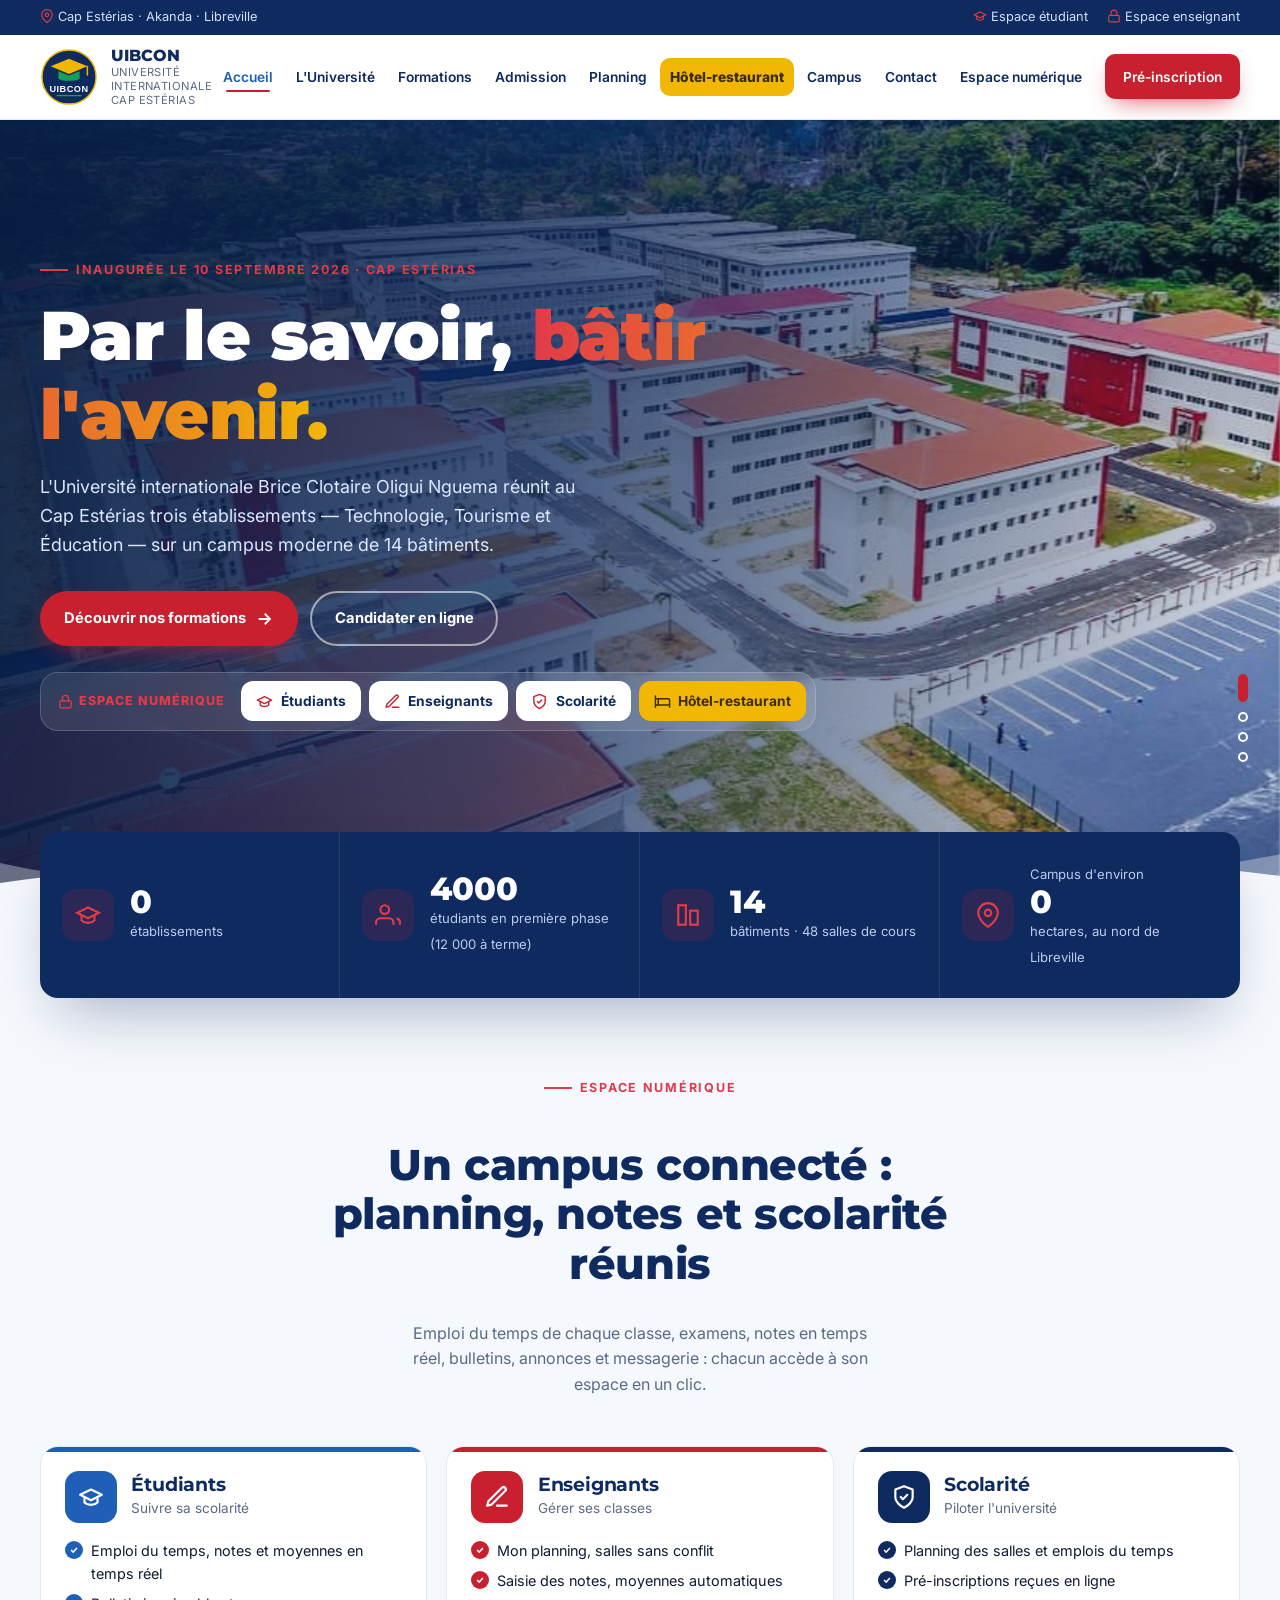
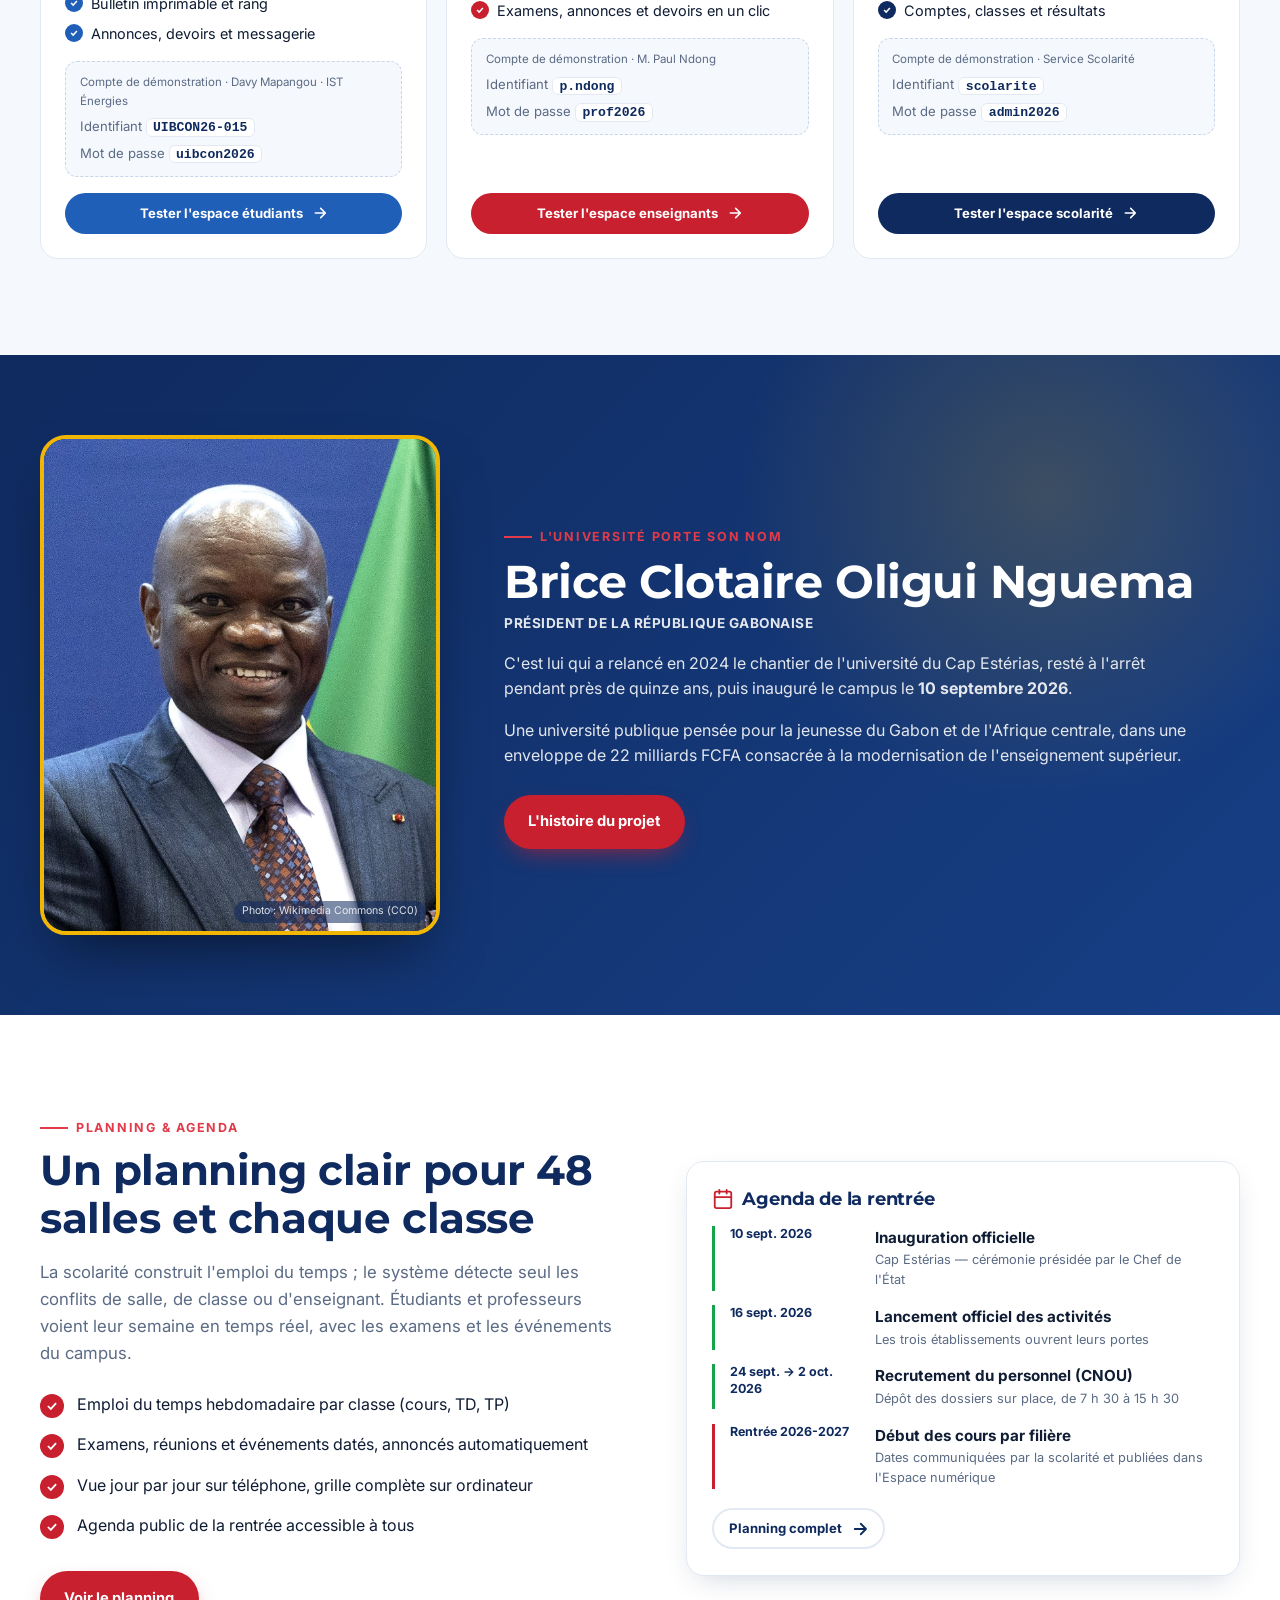
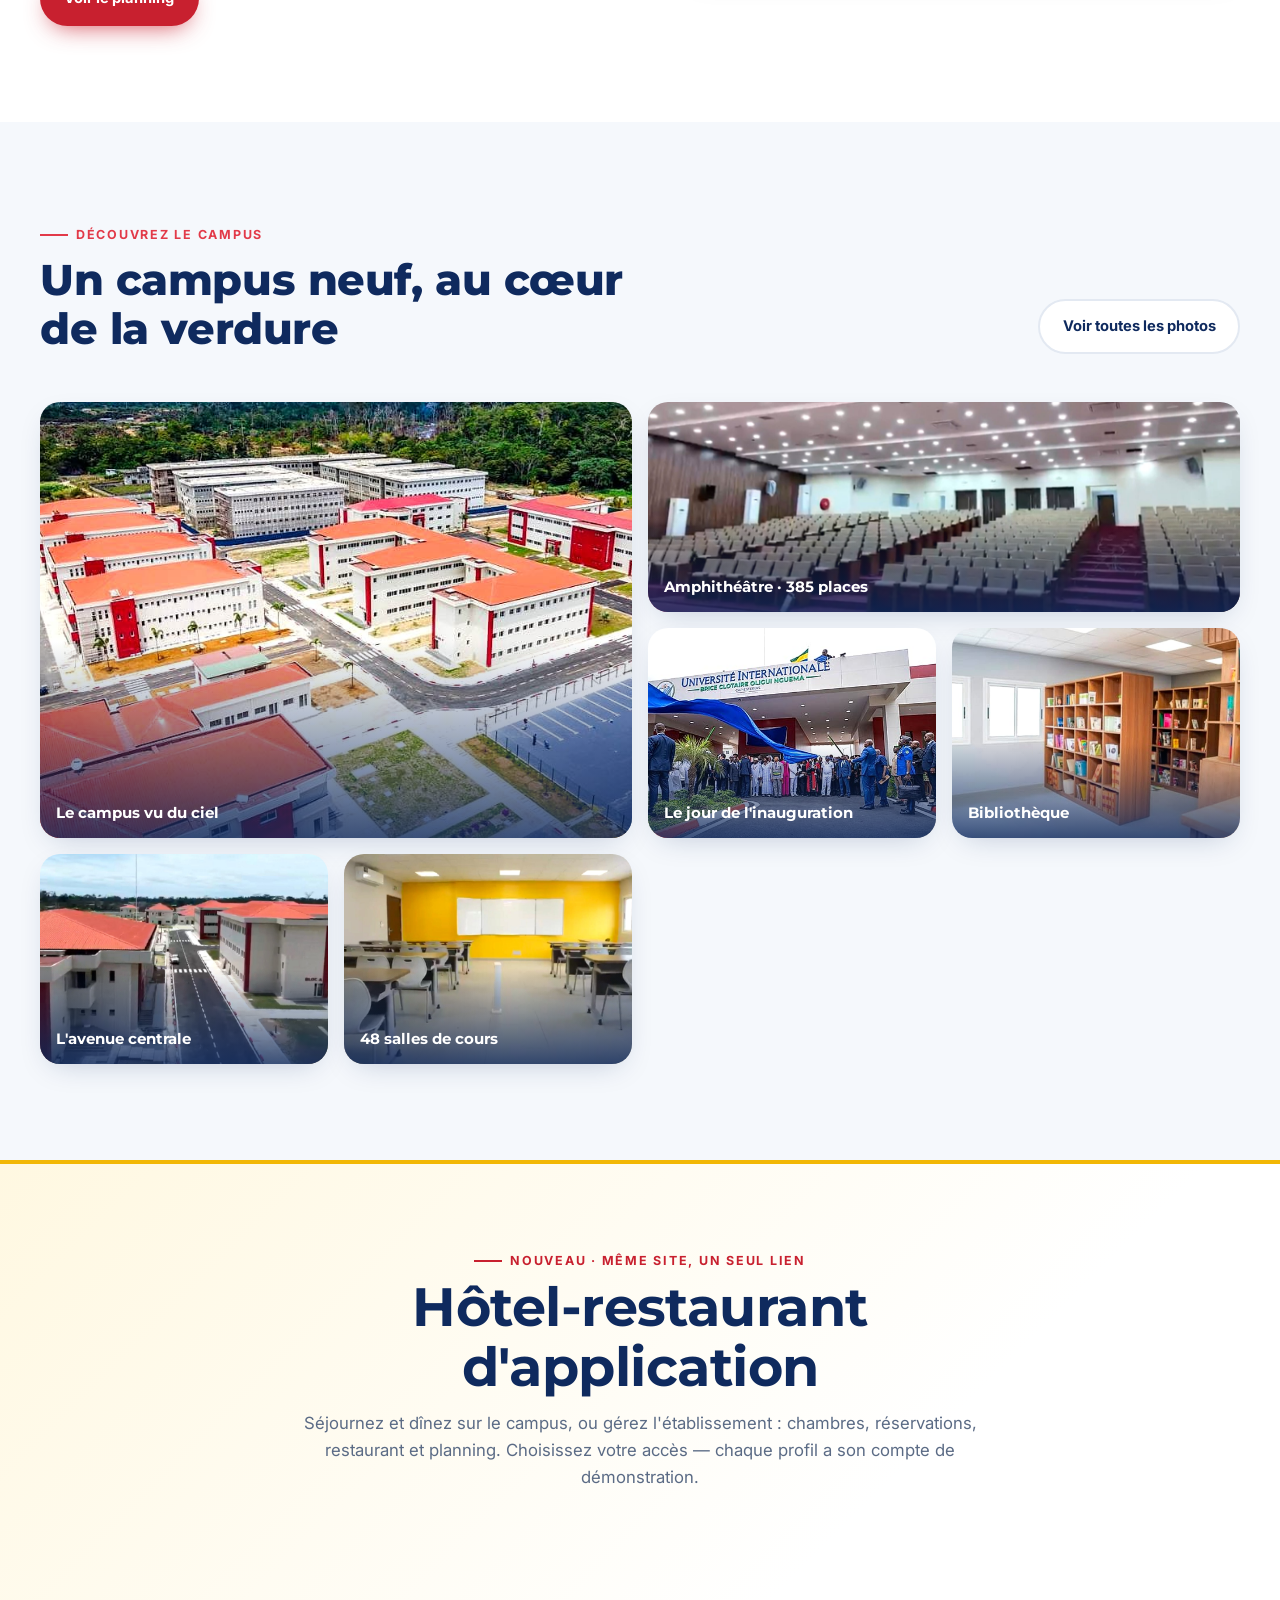
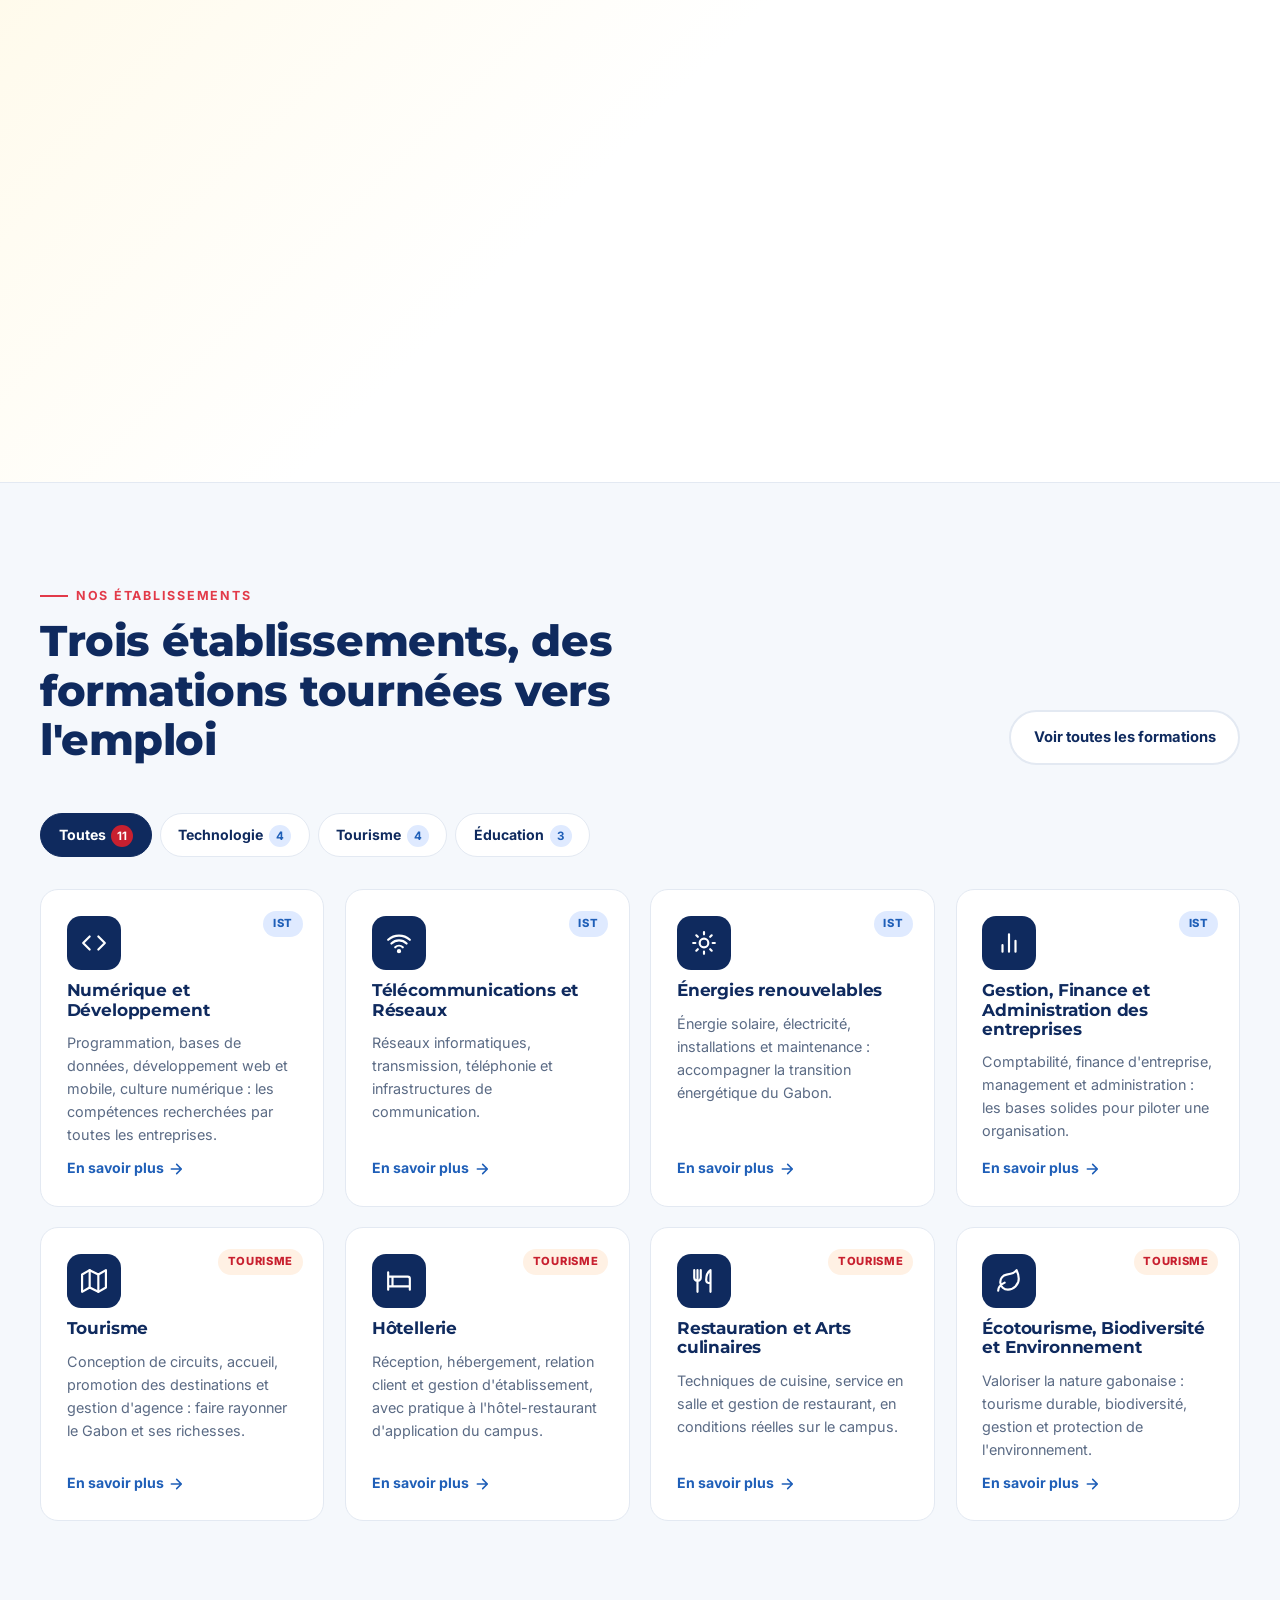
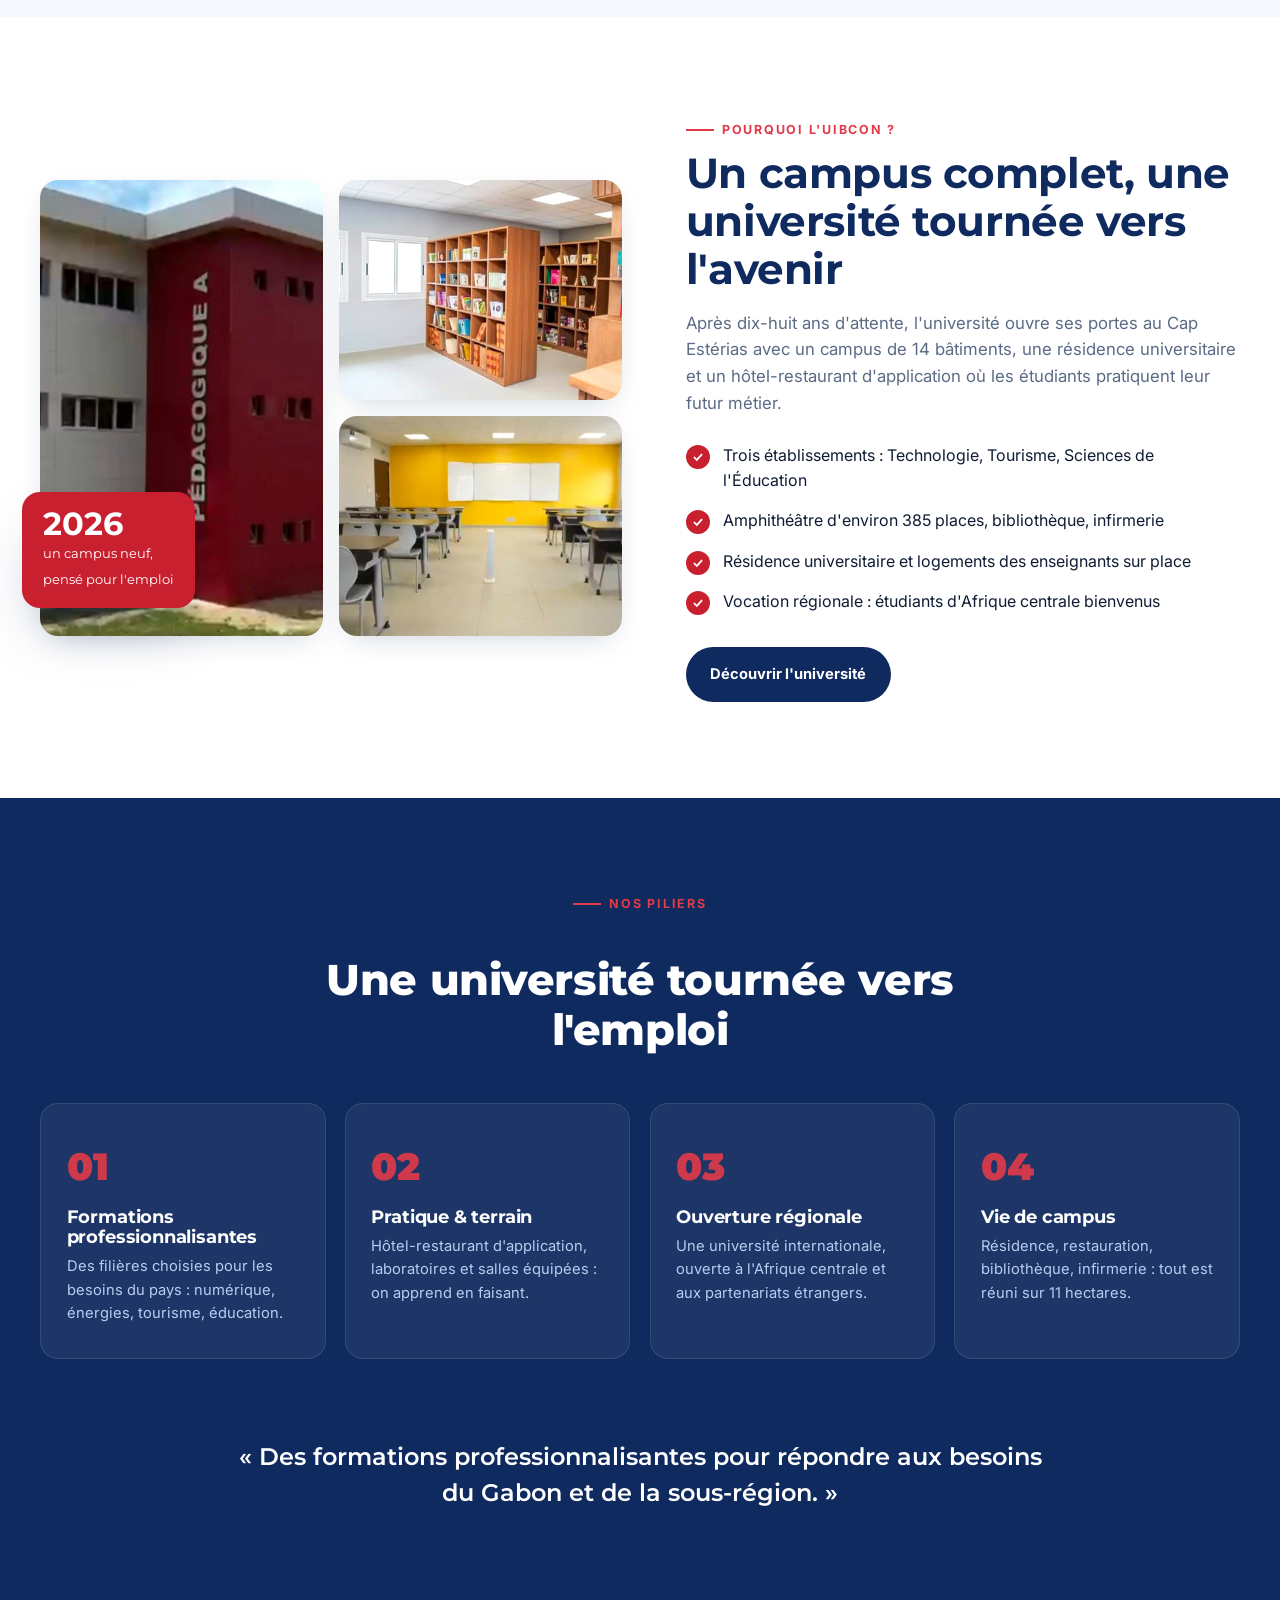
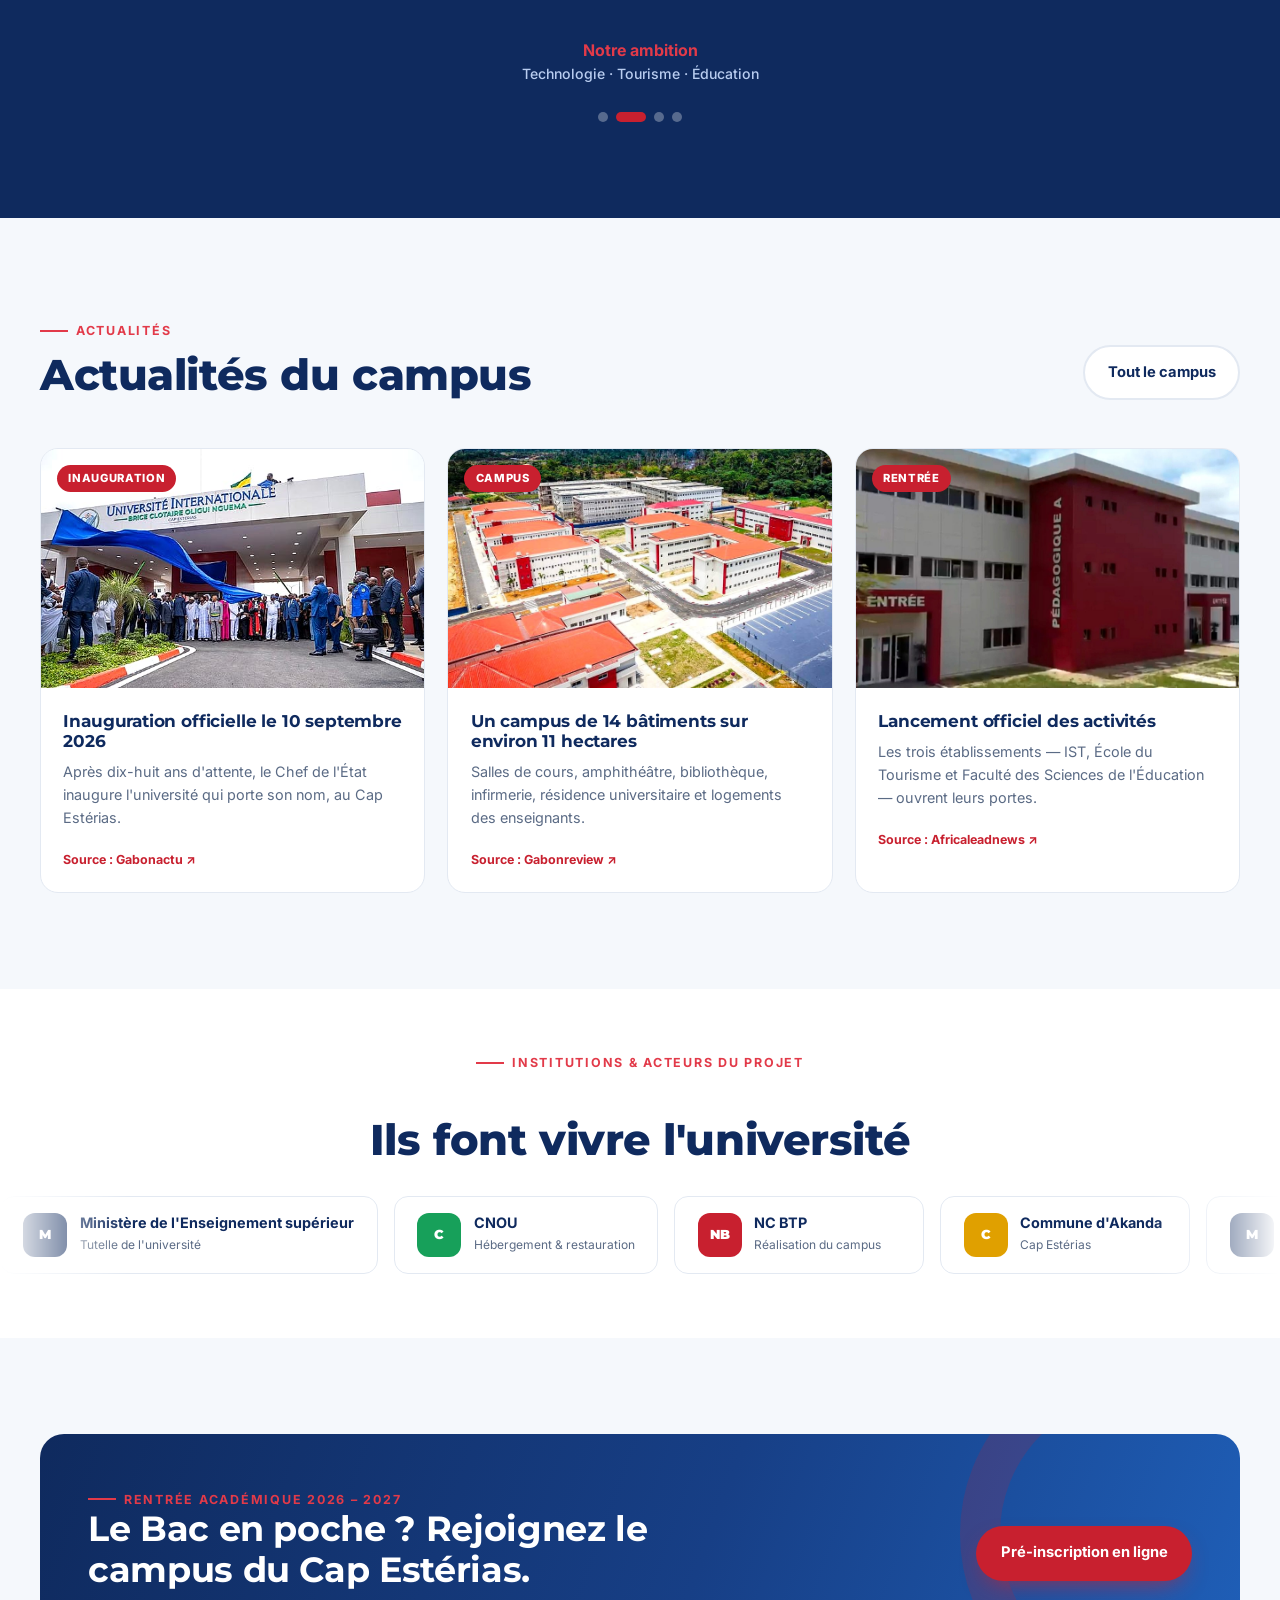
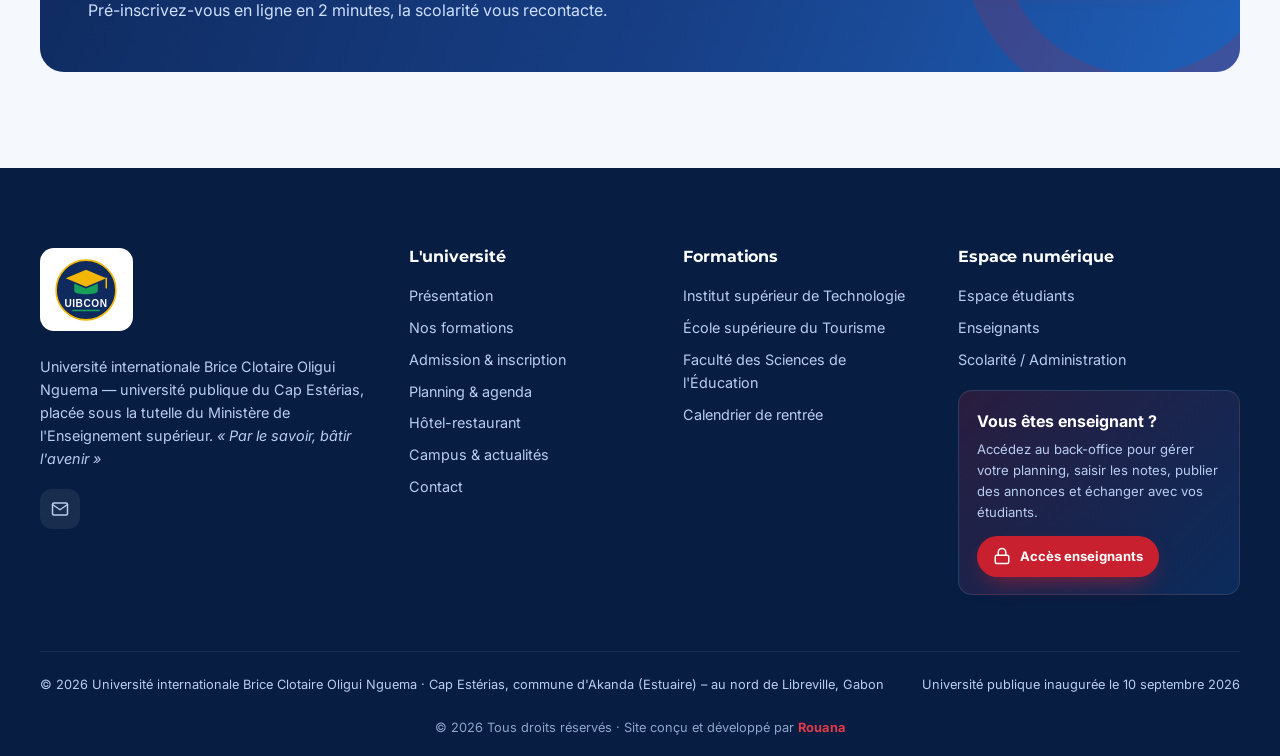
==== commit 7e2f732e: "Hôtel-restaurant mis en évidence (accueil, menu, accès démo), profil Hôtel, tarifs étudiants 300-100" ====
--- a/index.html
+++ b/index.html
@@ -108,19 +108,11 @@
   </div>
 </section>
 
-<section class="hotel-sec">
-  <div class="wrap hotel-band">
-    <div class="hb-txt">
-      <span class="eyebrow rv">Hôtel-restaurant d'application</span>
-      <h2 class="rv d1">Séjournez et dînez sur le campus</h2>
-      <p class="rv d2">Chambres climatisées, restaurant de cuisine gabonaise, salle de séminaire : un établissement ouvert au public et tenu par les étudiants de l'École du Tourisme. Réservez en ligne en deux minutes.</p>
-      <div class="rv d3" style="display:flex;gap:.7rem;flex-wrap:wrap"><a class="btn btn-orange" href="hotel.html#reserver">Réserver une chambre</a><a class="btn btn-ghost" href="hotel.html#restaurant">Réserver une table</a></div>
-    </div>
-    <ul class="hb-list rv">
-      <li><b>4</b><span>types de chambres</span></li>
-      <li><b>3</b><span>services par jour au restaurant</span></li>
-      <li><b>100 %</b><span>pratique pour les étudiants</span></li>
-    </ul>
+<section class="hotel-sec" id="hotel">
+  <div class="wrap">
+    <div class="hotel-title rv"><span class="eyebrow">NOUVEAU · Même site, un seul lien</span><h2>Hôtel-restaurant d'application</h2><p>Séjournez et dînez sur le campus, ou gérez l'établissement : chambres, réservations, restaurant et planning. Choisissez votre accès — chaque profil a son compte de démonstration.</p></div>
+    <div class="access" id="hotel-access"></div>
+    <div class="hotel-links rv"><a class="btn btn-orange" href="hotel.html#reserver">Réserver une chambre</a><a class="btn btn-ghost-dark" href="hotel.html#restaurant">Voir la carte du restaurant</a><a class="btn btn-ghost-dark" href="hotel.html">Découvrir l'hôtel</a></div>
   </div>
 </section>
 
--- a/assets/css/style.css
+++ b/assets/css/style.css
@@ -57,7 +57,7 @@
 .nav .btn{margin-left:.6rem}
 .burger{display:none;background:none;border:0;width:44px;height:44px;cursor:pointer;border-radius:10px}
 .burger span{display:block;width:24px;height:2px;background:var(--navy);margin:5px auto;transition:.3s}
-@media (max-width:1020px){
+@media (max-width:1180px){
   .burger{display:block}
   .nav{position:fixed;inset:68px 0 auto 0;background:#fff;flex-direction:column;align-items:stretch;padding:1rem;gap:.2rem;box-shadow:var(--shadow-lg);transform:translateY(-12px);opacity:0;visibility:hidden;pointer-events:none;transition:.3s;max-height:calc(100vh - 68px);overflow:auto}
   .header .wrap{height:68px}
@@ -335,7 +335,7 @@
 .auth .main{display:grid;place-items:center;padding:3rem 1rem;background:#fff}
 .auth .box{width:min(440px,100%)}
 .auth h1{color:var(--navy);font-size:1.9rem;margin-bottom:.4rem}
-.role-sw{display:grid;grid-template-columns:repeat(3,1fr);background:var(--bg);border-radius:14px;padding:5px;margin:1.6rem 0}
+.role-sw{display:grid;grid-template-columns:repeat(4,1fr);background:var(--bg);border-radius:14px;padding:5px;margin:1.6rem 0}
 .role-sw button{border:0;background:none;padding:.7rem;border-radius:10px;font-weight:700;cursor:pointer;color:var(--muted);font-size:.86rem}
 .role-sw button.on{background:#fff;color:var(--navy);box-shadow:0 4px 12px -6px rgba(15,42,94,.3)}
 .demo{margin-top:1.4rem;padding:1rem;border-radius:12px;background:#fff8ef;border:1px dashed #f5c089;font-size:.84rem;color:#7a4a12}
@@ -829,3 +829,31 @@
 .hb-list li{background:rgba(255,255,255,.1);border:1px solid rgba(255,255,255,.18);border-radius:16px;padding:.9rem 1.2rem;display:flex;align-items:center;gap:1rem}
 .hb-list b{font-family:var(--font-h);font-size:1.8rem;color:var(--gold);min-width:4.5rem}
 @media(max-width:820px){.hotel-band{grid-template-columns:1fr;padding:1.8rem 1.3rem;margin:2rem 16px;border-radius:20px}.hb-list{grid-template-columns:repeat(3,1fr)}.hb-list li{flex-direction:column;text-align:center;padding:.7rem .4rem;gap:.1rem}.hb-list b{font-size:1.3rem;min-width:0}.hb-list span{font-size:.7rem}}
+
+@media(max-width:480px){.role-sw button{padding:.65rem .2rem;font-size:.76rem}}
+
+/* ---- Hôtel-restaurant mis en évidence ---- */
+.nav a.hot{background:var(--gold);color:#3a2b00;font-weight:800}
+.nav a.hot:hover{background:#ffd23d;color:#3a2b00}
+.nav a.hot.active::after{display:none}
+.qbtn.gold{background:var(--gold);color:#3a2b00}
+.qbtn.gold svg{color:#3a2b00}
+.qbtn.gold:hover{background:#fff;color:var(--navy)}
+.hotel-sec{padding:5rem 0;background:linear-gradient(135deg,#fff8e1 0%,#fff 55%);border-top:4px solid var(--gold);border-bottom:1px solid var(--line)}
+.hotel-title{text-align:center;max-width:46rem;margin:0 auto 2.2rem}
+.hotel-title h2{font-size:clamp(2rem,4.6vw,3.4rem);color:var(--navy);margin:.4rem 0 .8rem;line-height:1.1}
+.hotel-title p{color:var(--muted);font-size:1.05rem}
+.hotel-title .eyebrow{color:var(--orange)}
+.hotel-links{display:flex;gap:.7rem;flex-wrap:wrap;justify-content:center;margin-top:2rem}
+.btn-ghost-dark{background:#fff;border:2px solid var(--navy);color:var(--navy)}
+.btn-ghost-dark:hover{background:var(--navy);color:#fff}
+@media(max-width:820px){.hotel-sec{padding:3rem 0}.hotel-links .btn{flex:1;justify-content:center;min-width:46%}}
+/* menu : tout tient sur une ligne avec le lien Hôtel-restaurant */
+.nav a{white-space:nowrap;padding:.5rem .62rem;font-size:.86rem}
+.nav .btn{padding:.6rem 1rem}
+
+.brand small{line-height:1.25}
+
+.dish>span{text-align:right}
+.dish .etu{display:block;font-style:normal;font-family:var(--font);font-size:.72rem;font-weight:800;color:#0b6b3a;background:#e3f6ec;border-radius:99px;padding:.1rem .55rem;margin-bottom:.25rem;white-space:nowrap}
+.etu-note{margin-top:.8rem;display:inline-block;background:#e3f6ec;color:#0b6b3a;border-radius:99px;padding:.4rem 1rem;font-size:.9rem}
